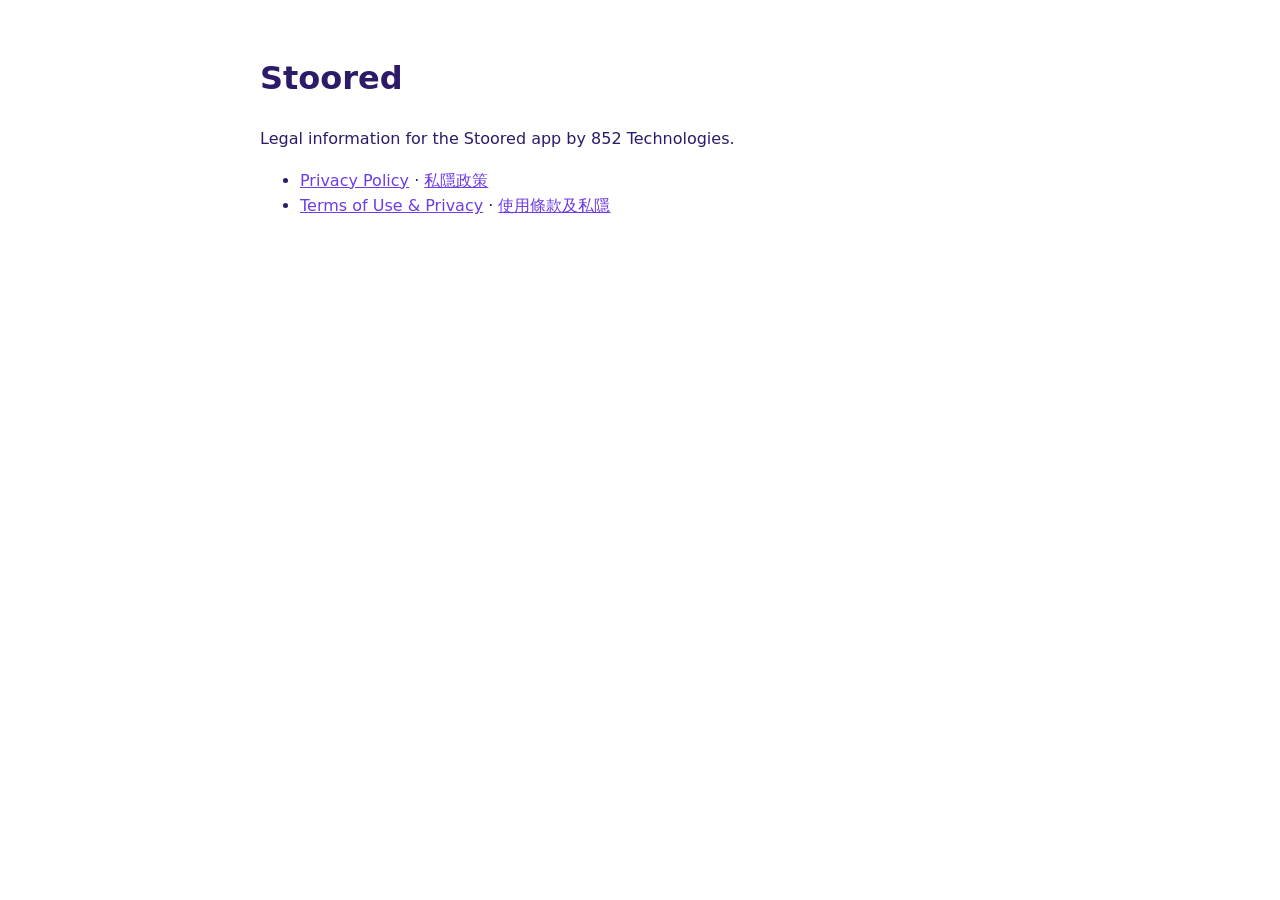
==== app/stoored/index.html @ 2242ec6a "Add Stoored privacy policy and terms (app/stoored) Co-Authored-By: Claude Opus 5.5 <noreply@anthropi" ====
<!doctype html>
<html lang="en"><head><meta charset="utf-8"><meta name="viewport" content="width=device-width, initial-scale=1">
<title>Stoored — legal</title>
<style>body{margin:0;font:16px/1.6 system-ui,sans-serif;background:#fff;color:#2d1b69}main{max-width:760px;margin:0 auto;padding:32px 16px}a{color:#6d3ce6}
@media (prefers-color-scheme: dark){body{background:#141024;color:#ece8ff}a{color:#b39bff}}</style></head>
<body><main><h1>Stoored</h1><p>Legal information for the Stoored app by 852 Technologies.</p>
<ul>
<li><a href="privacy.html">Privacy Policy</a> · <a href="privacy.zh-HK.html">私隱政策</a></li>
<li><a href="terms.html">Terms of Use &amp; Privacy</a> · <a href="terms.zh-HK.html">使用條款及私隱</a></li>
</ul></main></body></html>
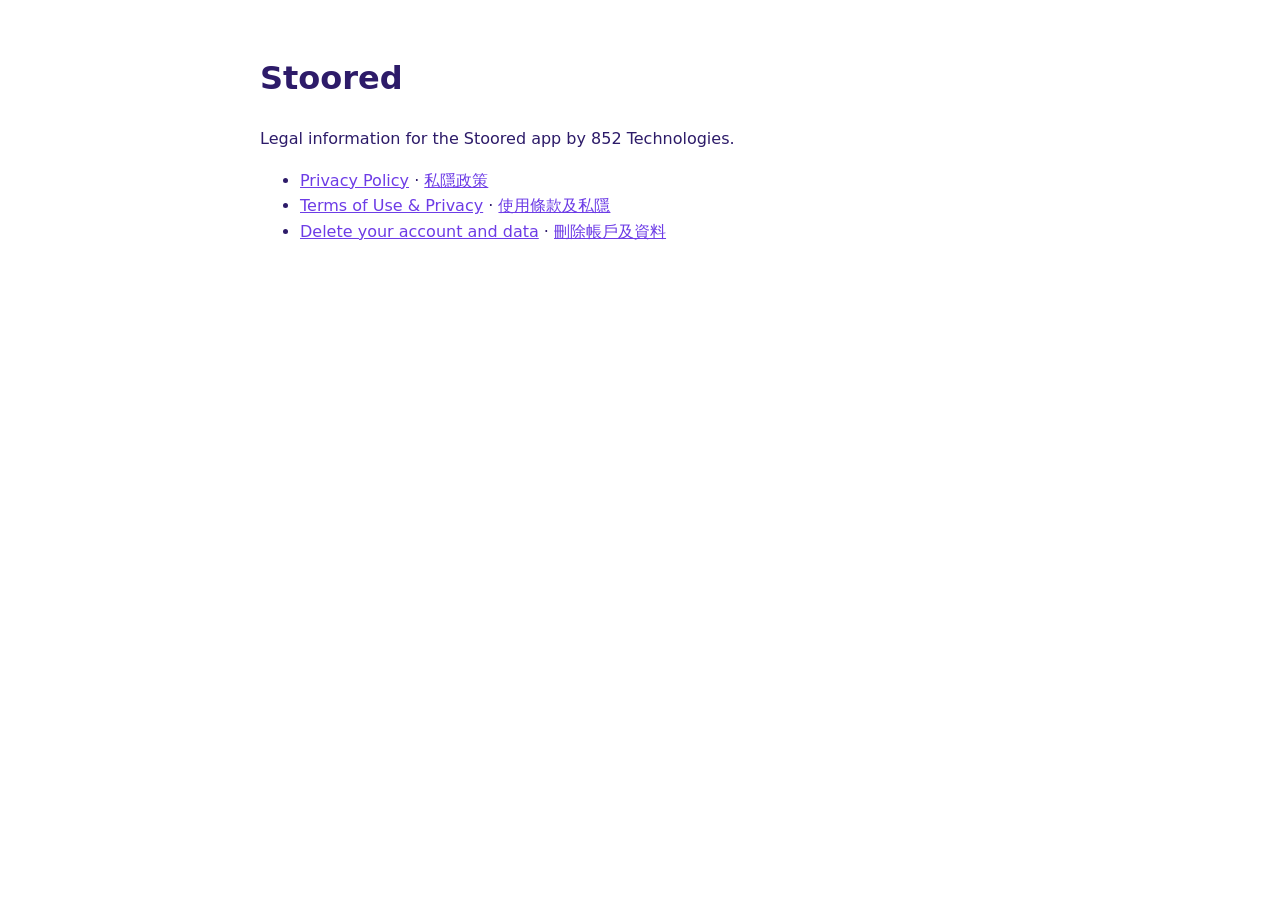
==== commit 73c31e41: "Add Stoored account and data deletion page Co-Authored-By: Claude Opus 5.5 <noreply@anthropic.com>" ====
--- a/app/stoored/index.html
+++ b/app/stoored/index.html
@@ -7,4 +7,5 @@
 <ul>
 <li><a href="privacy.html">Privacy Policy</a> · <a href="privacy.zh-HK.html">私隱政策</a></li>
 <li><a href="terms.html">Terms of Use &amp; Privacy</a> · <a href="terms.zh-HK.html">使用條款及私隱</a></li>
+<li><a href="delete-account.html">Delete your account and data</a> · <a href="delete-account.zh-HK.html">刪除帳戶及資料</a></li>
 </ul></main></body></html>
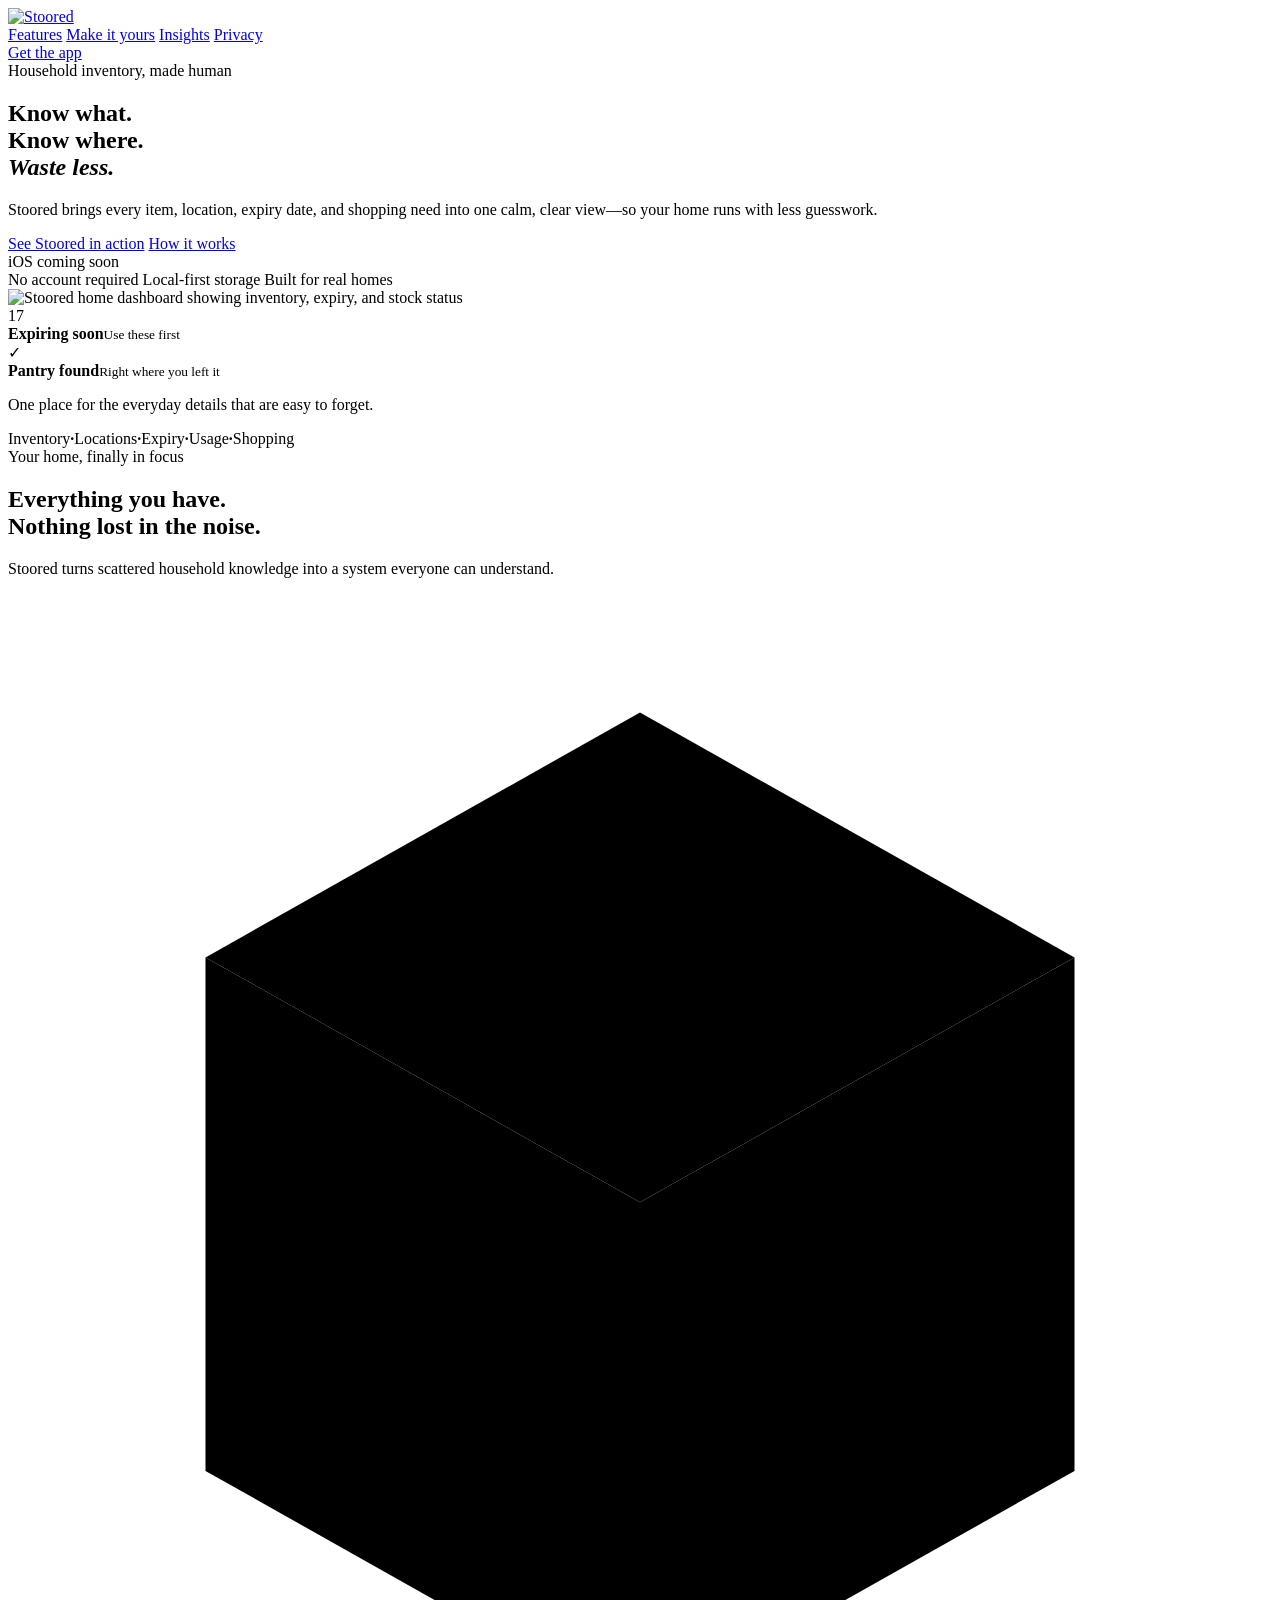
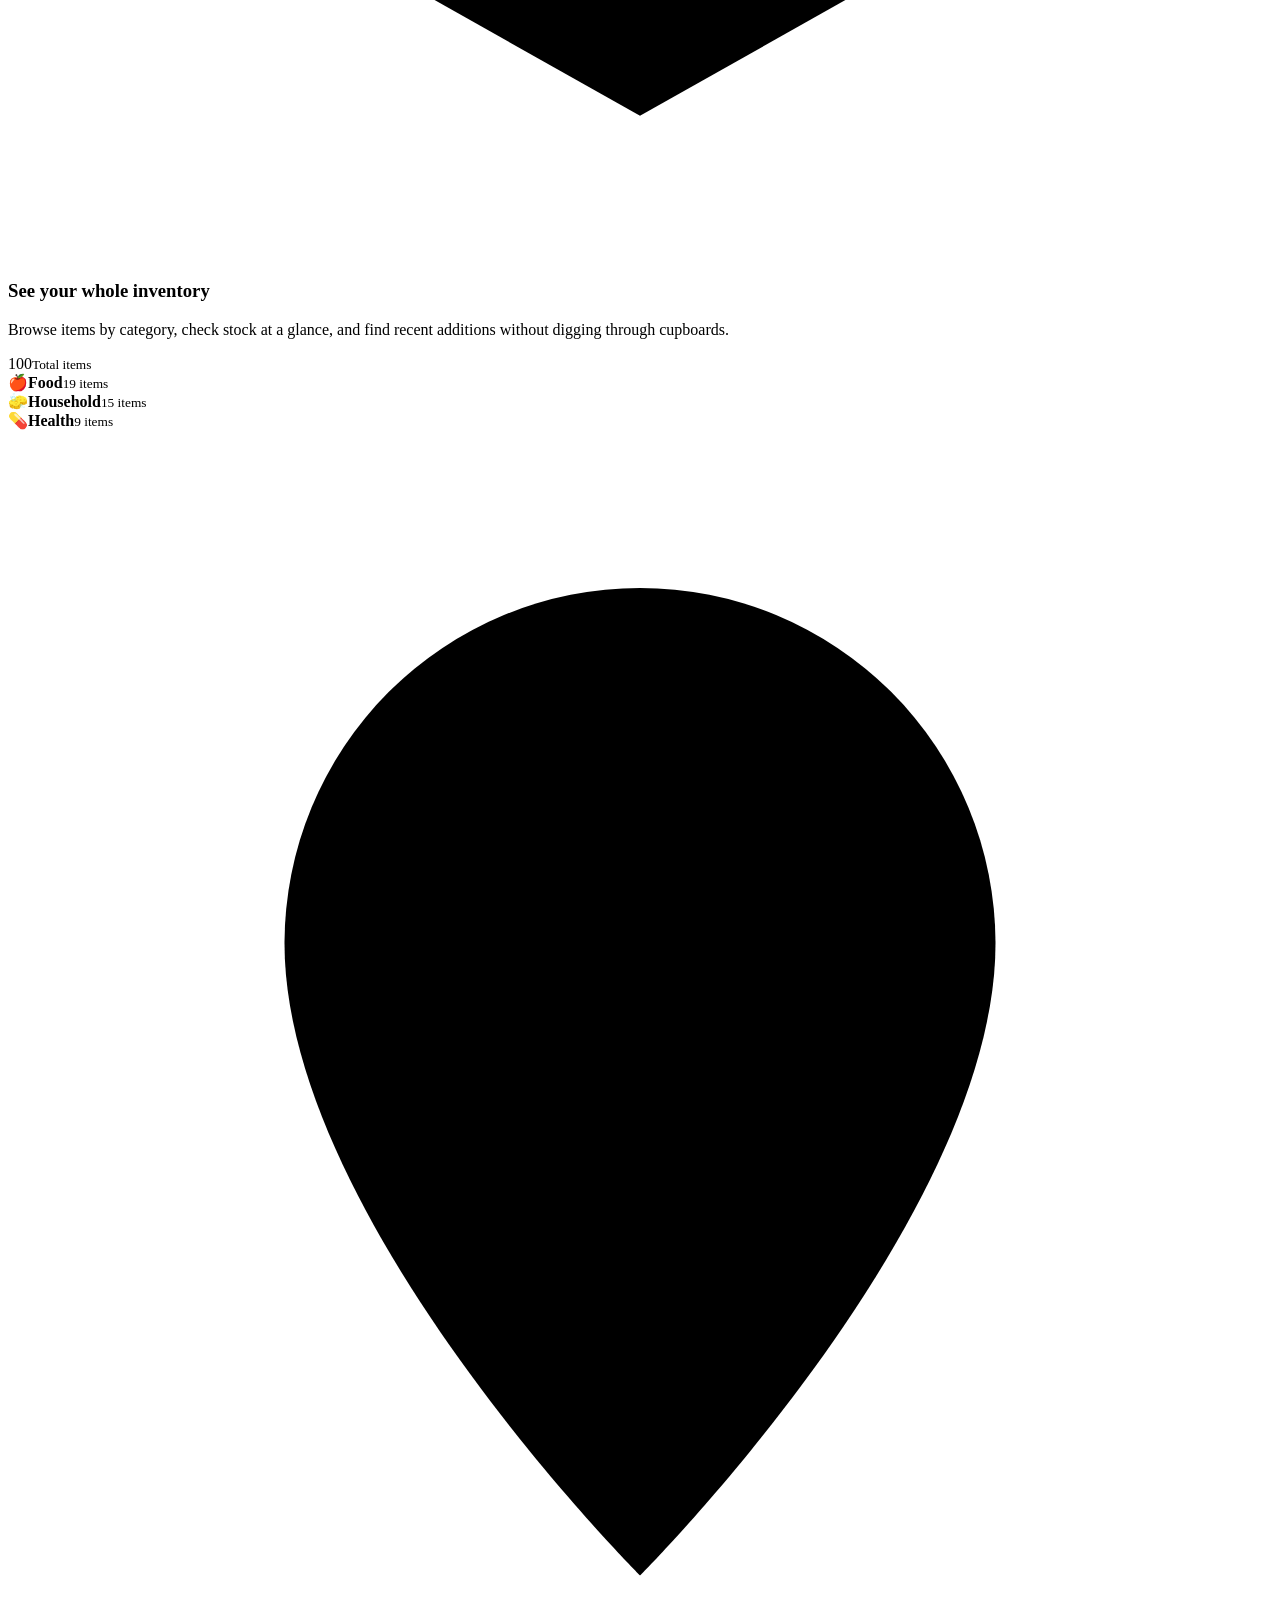
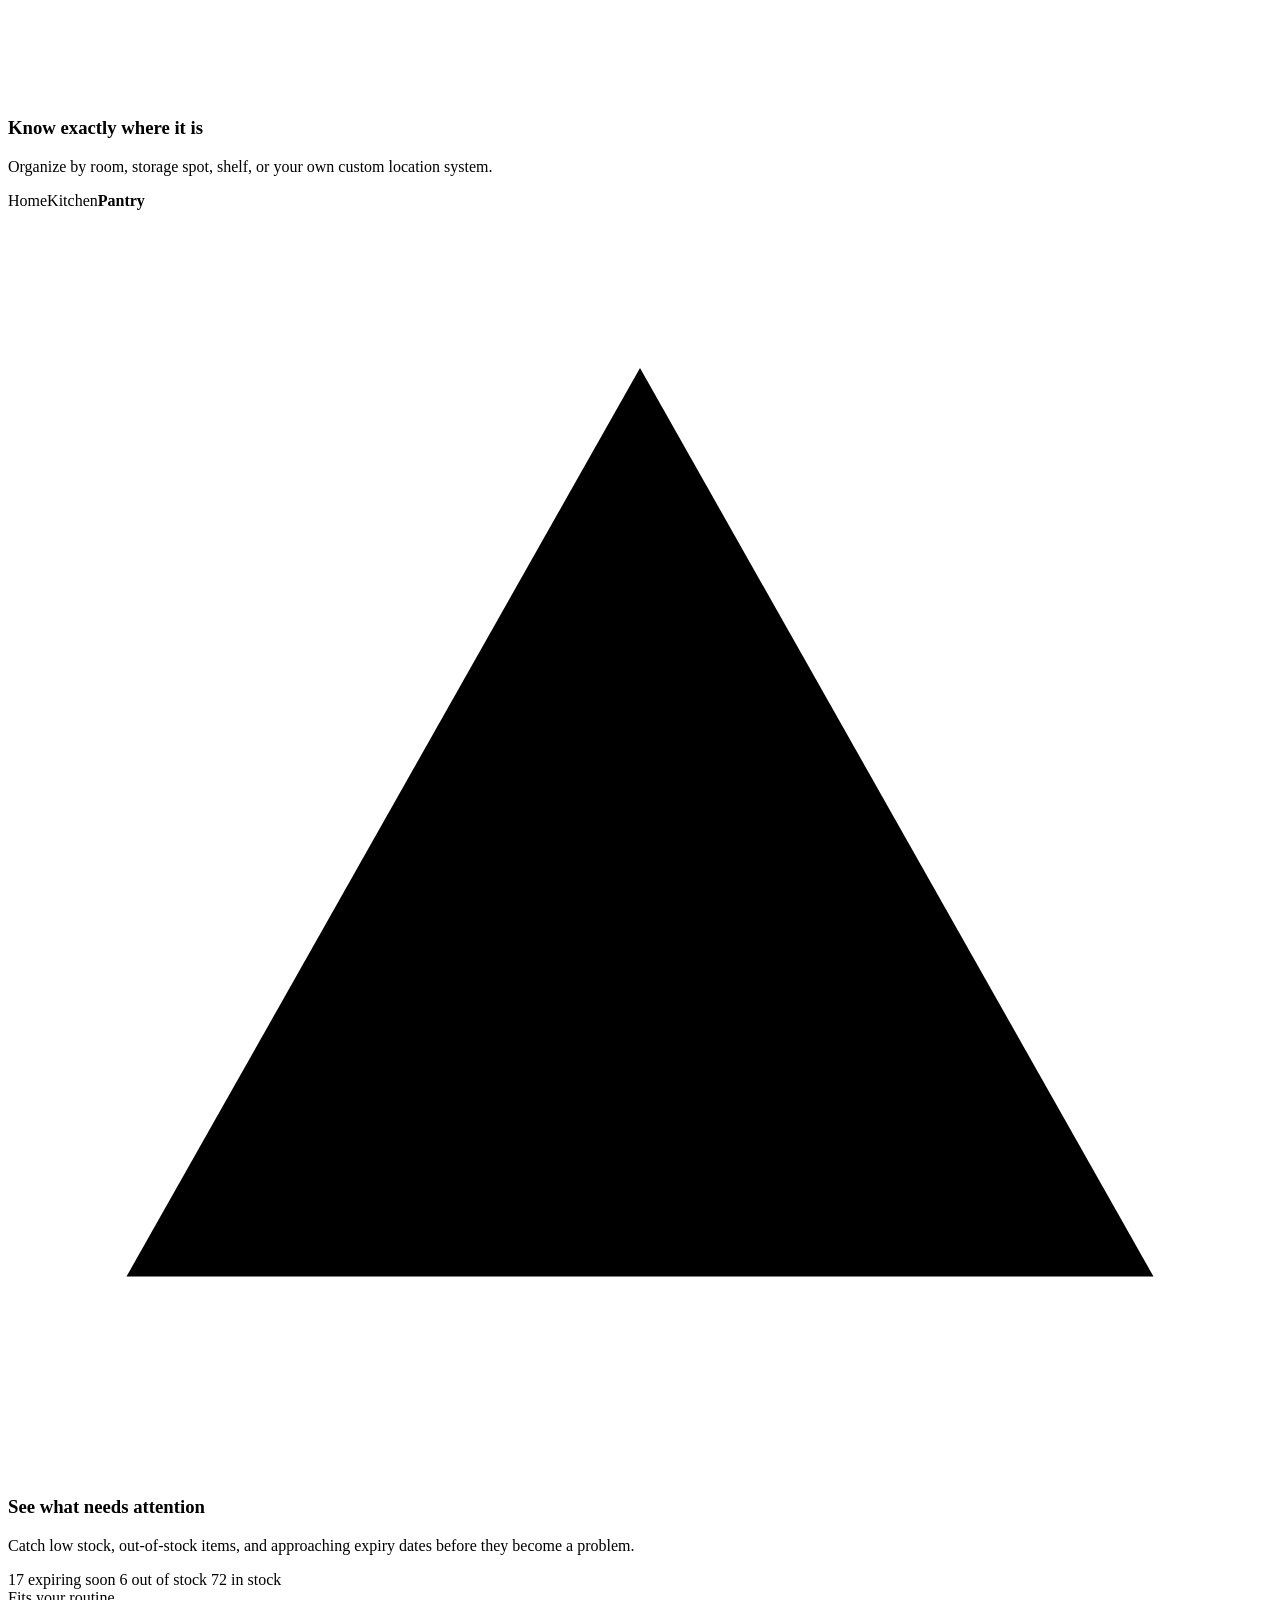
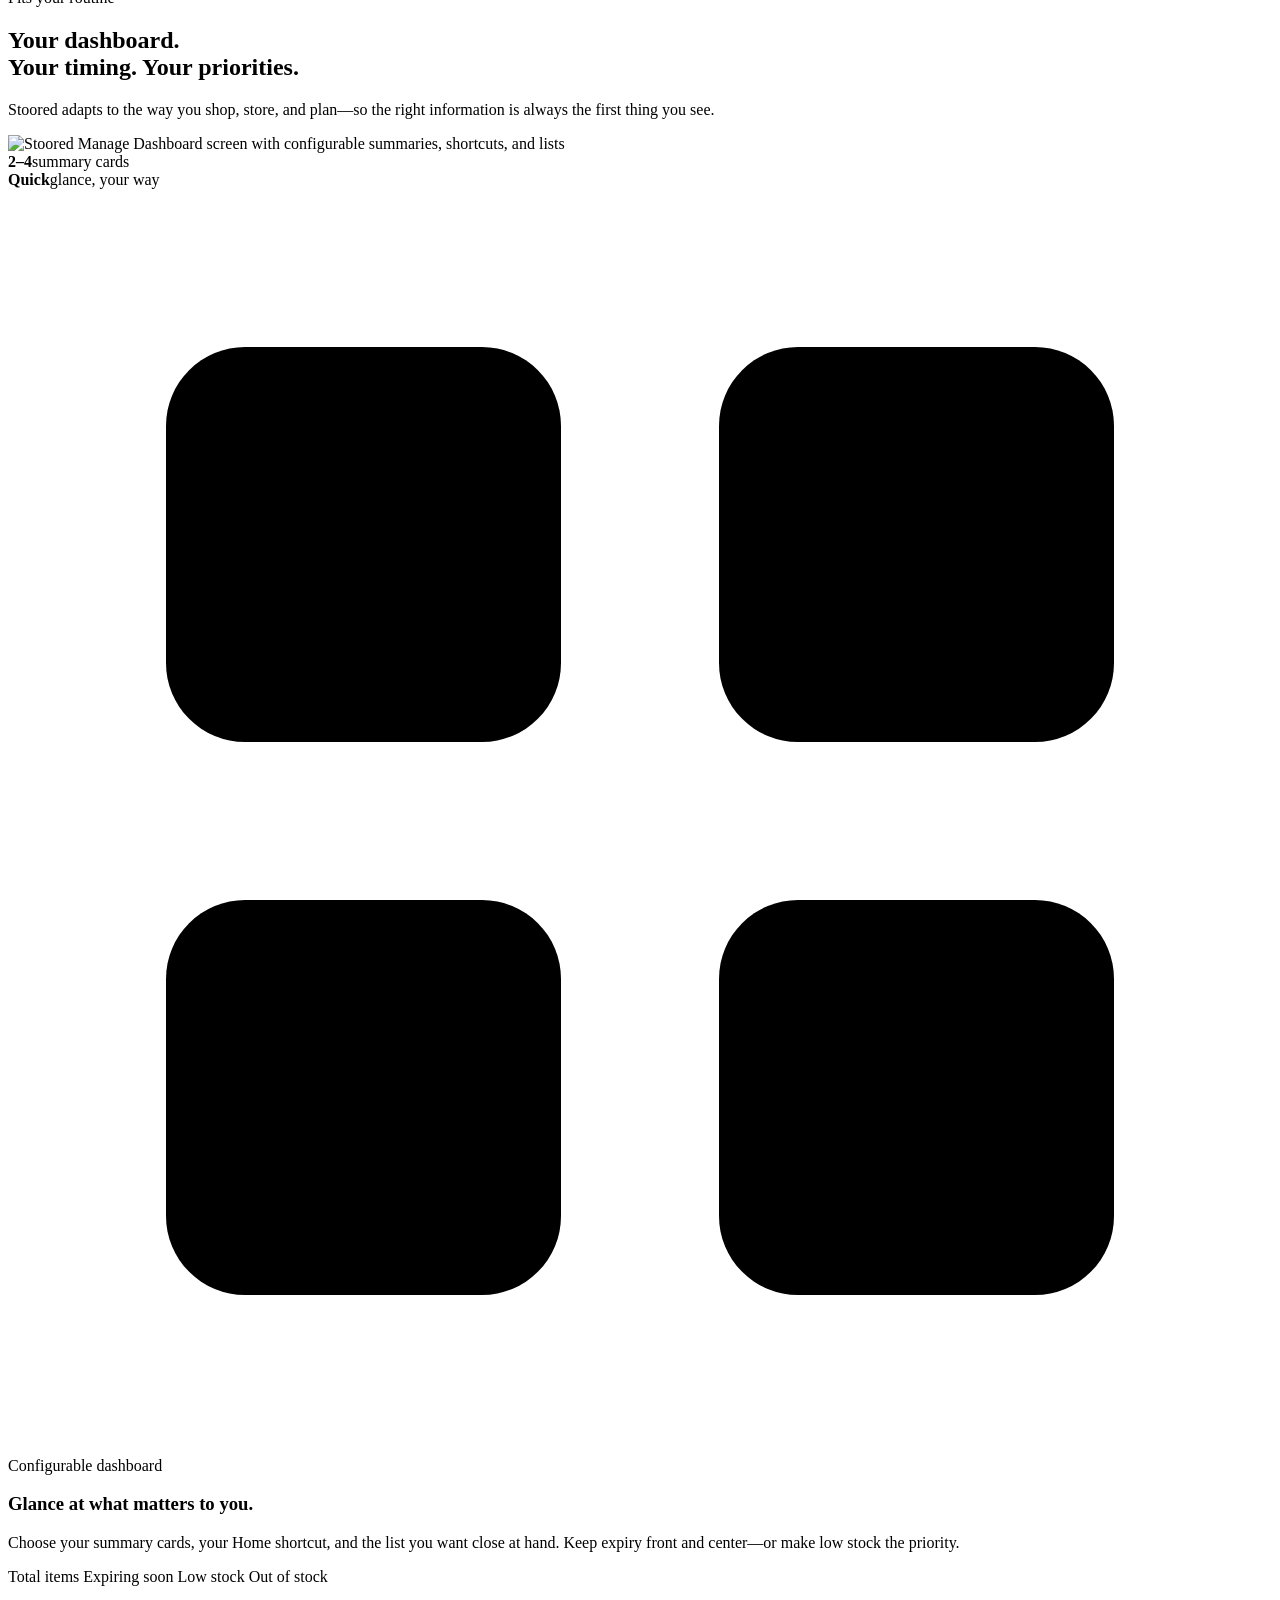
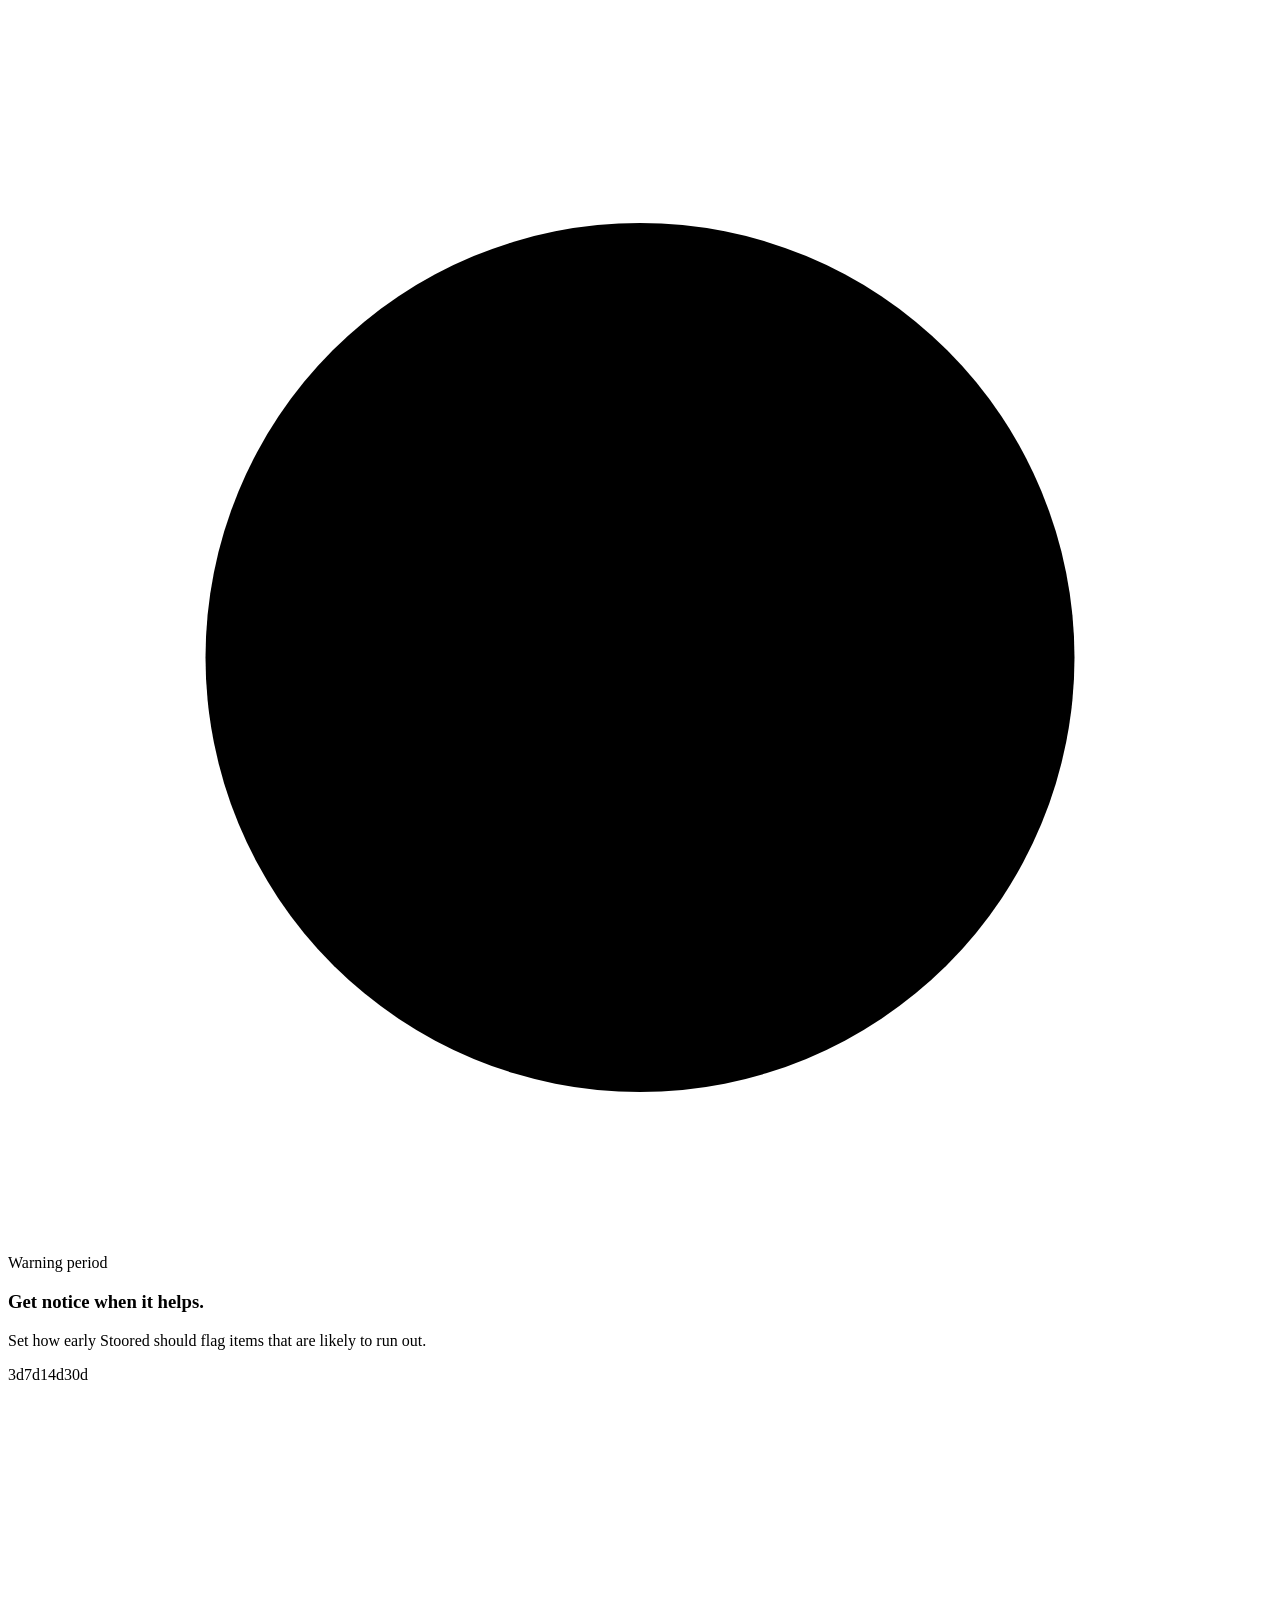
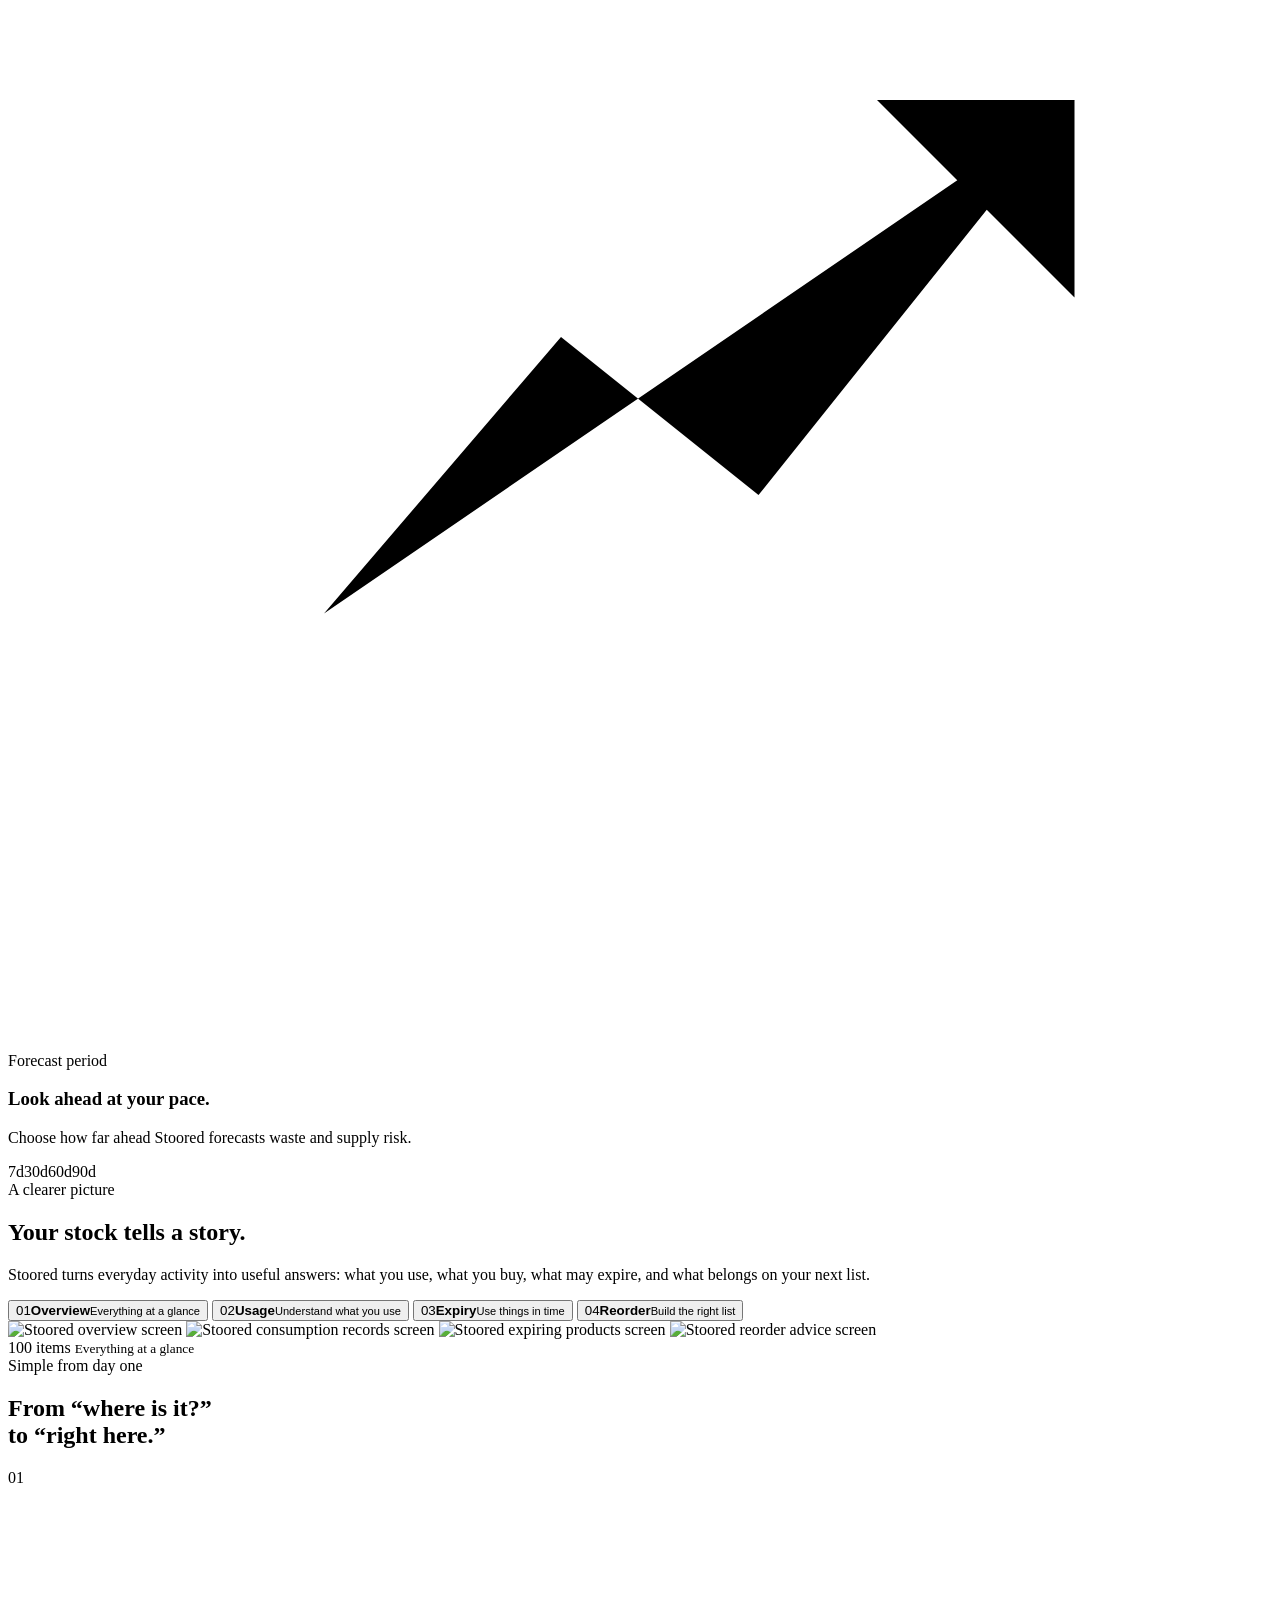
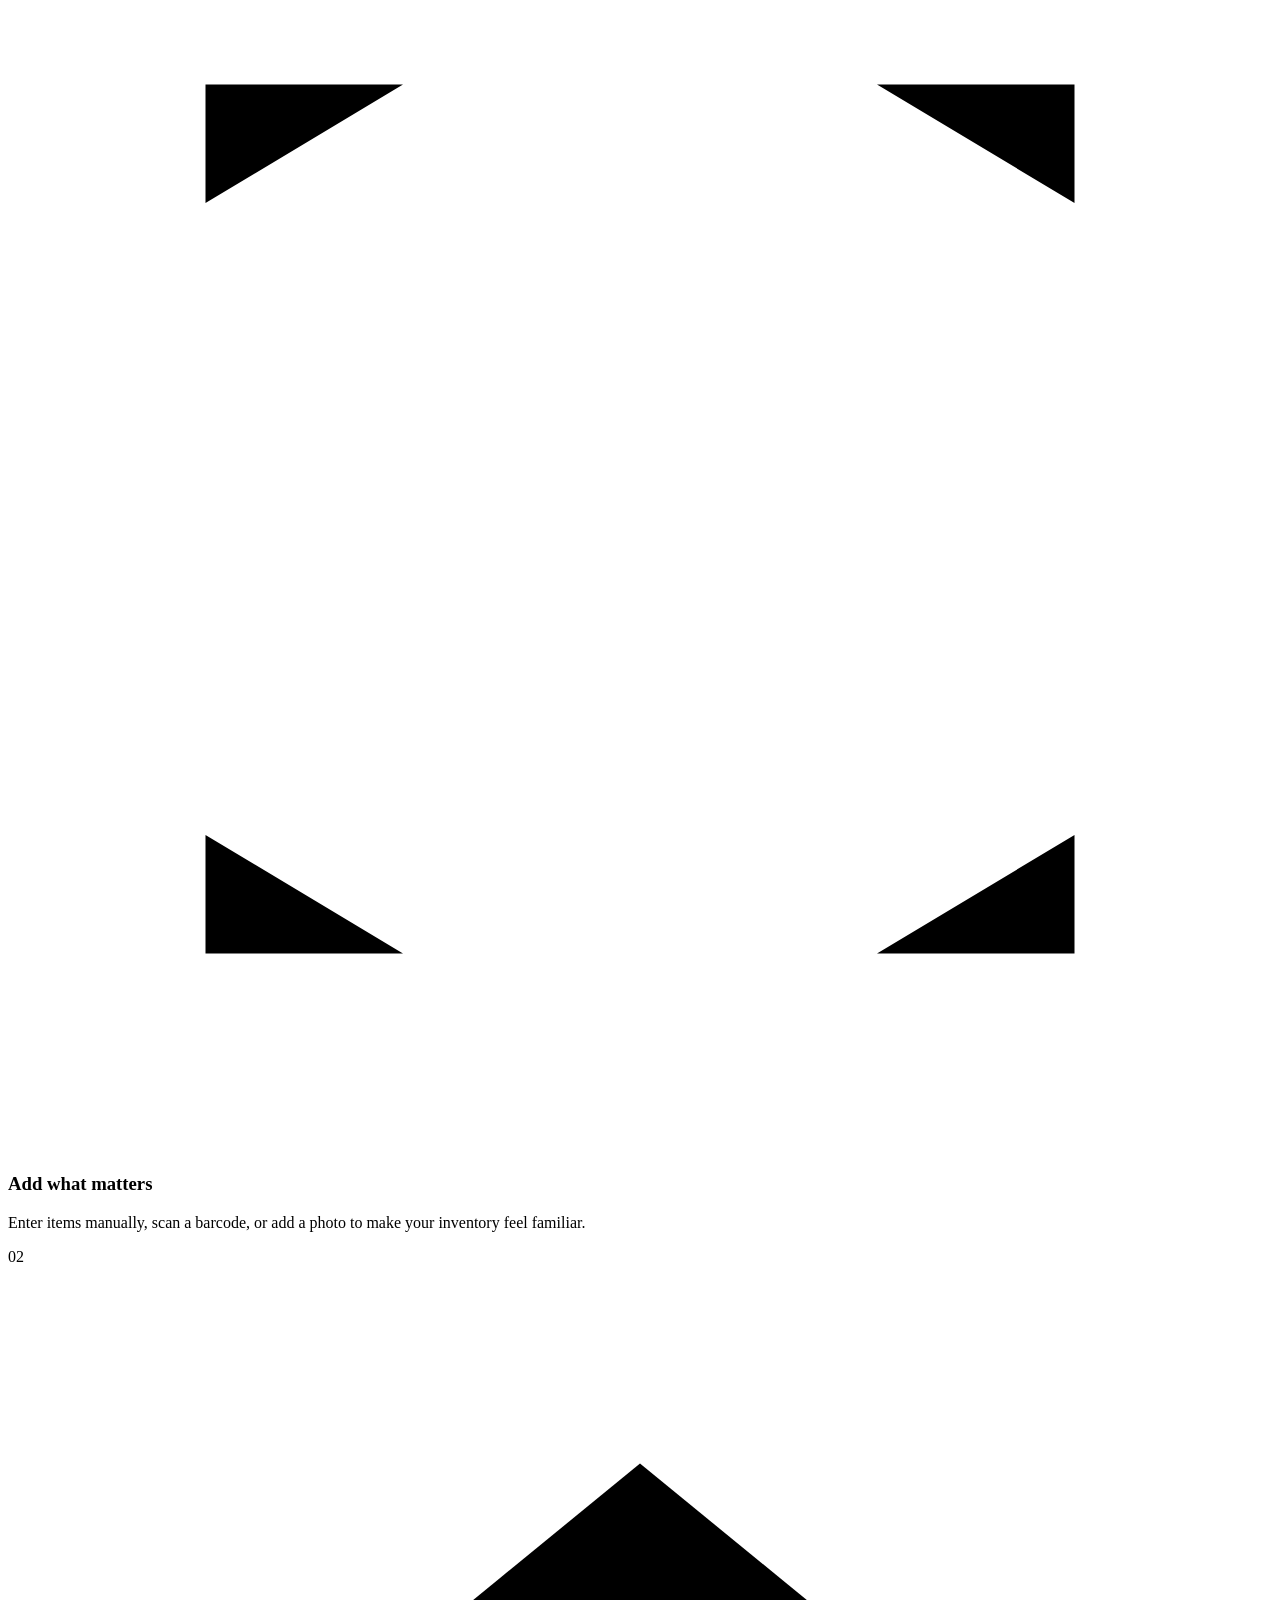
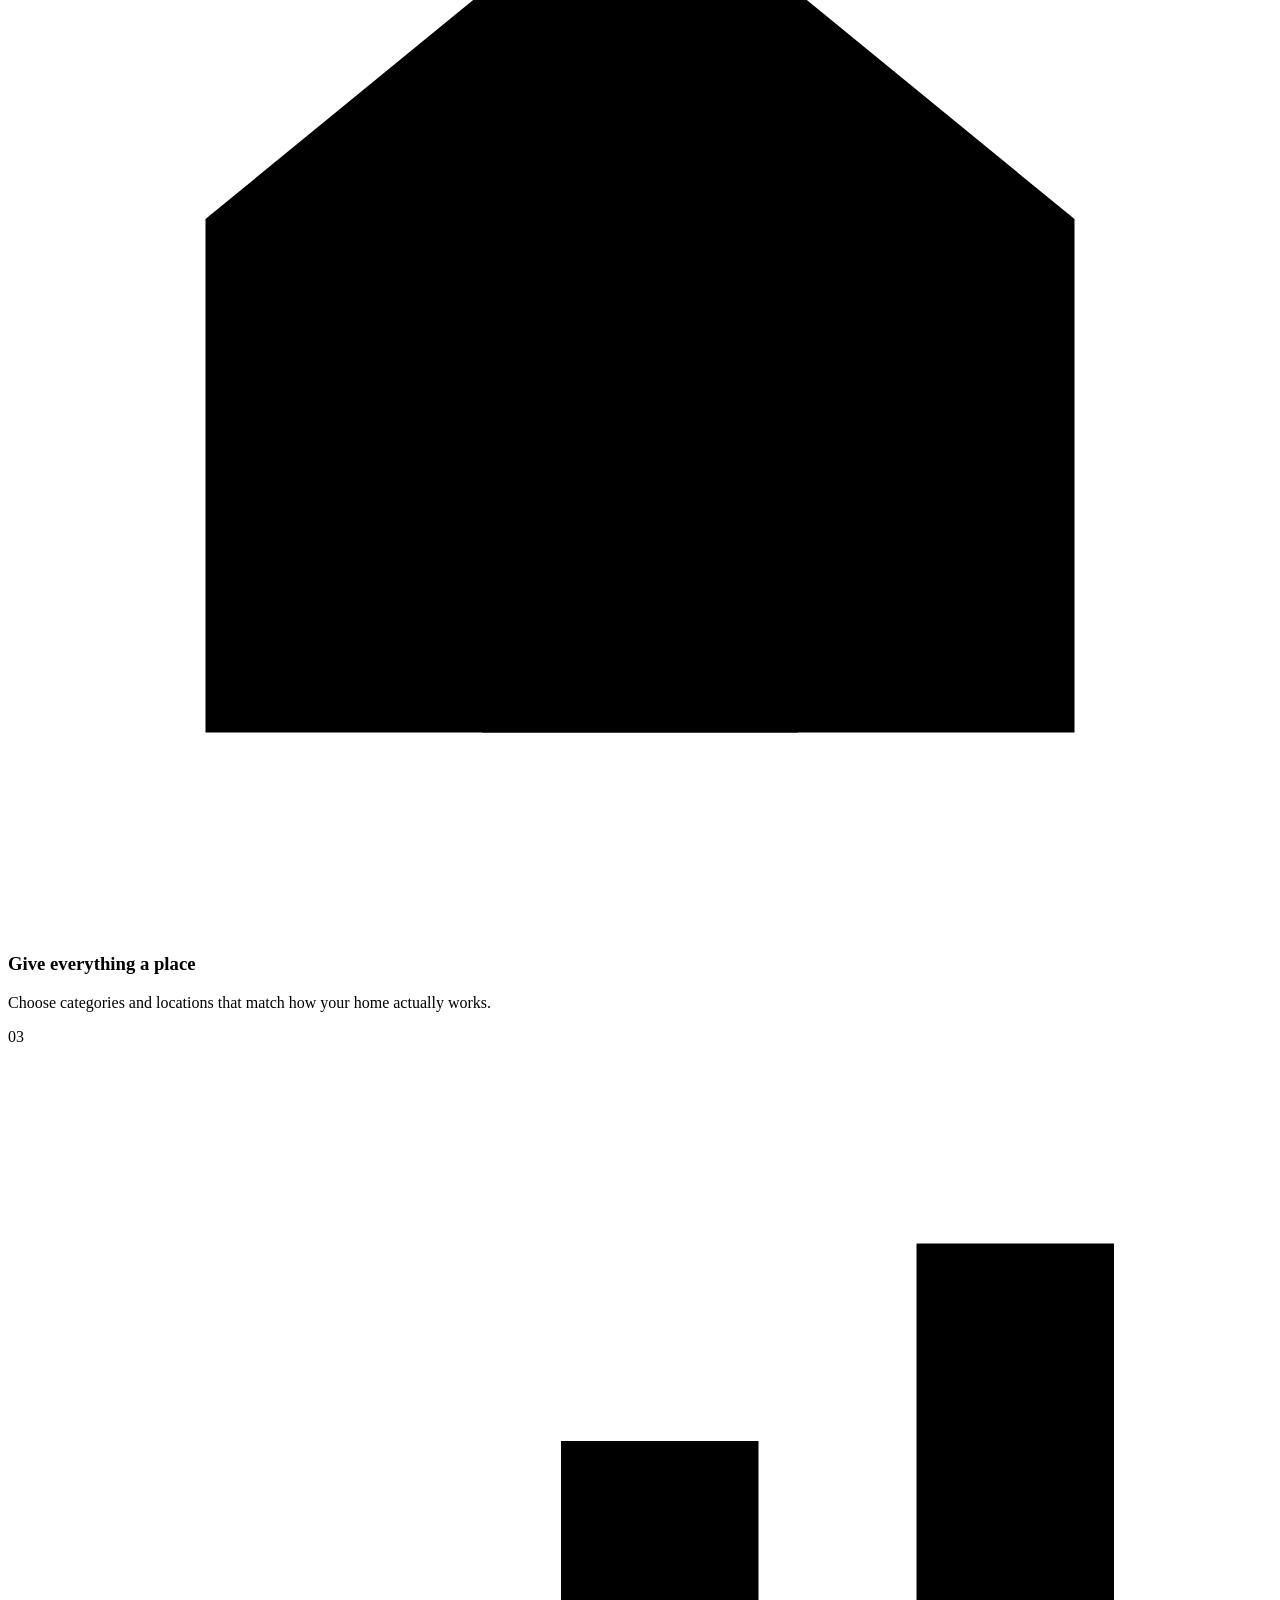
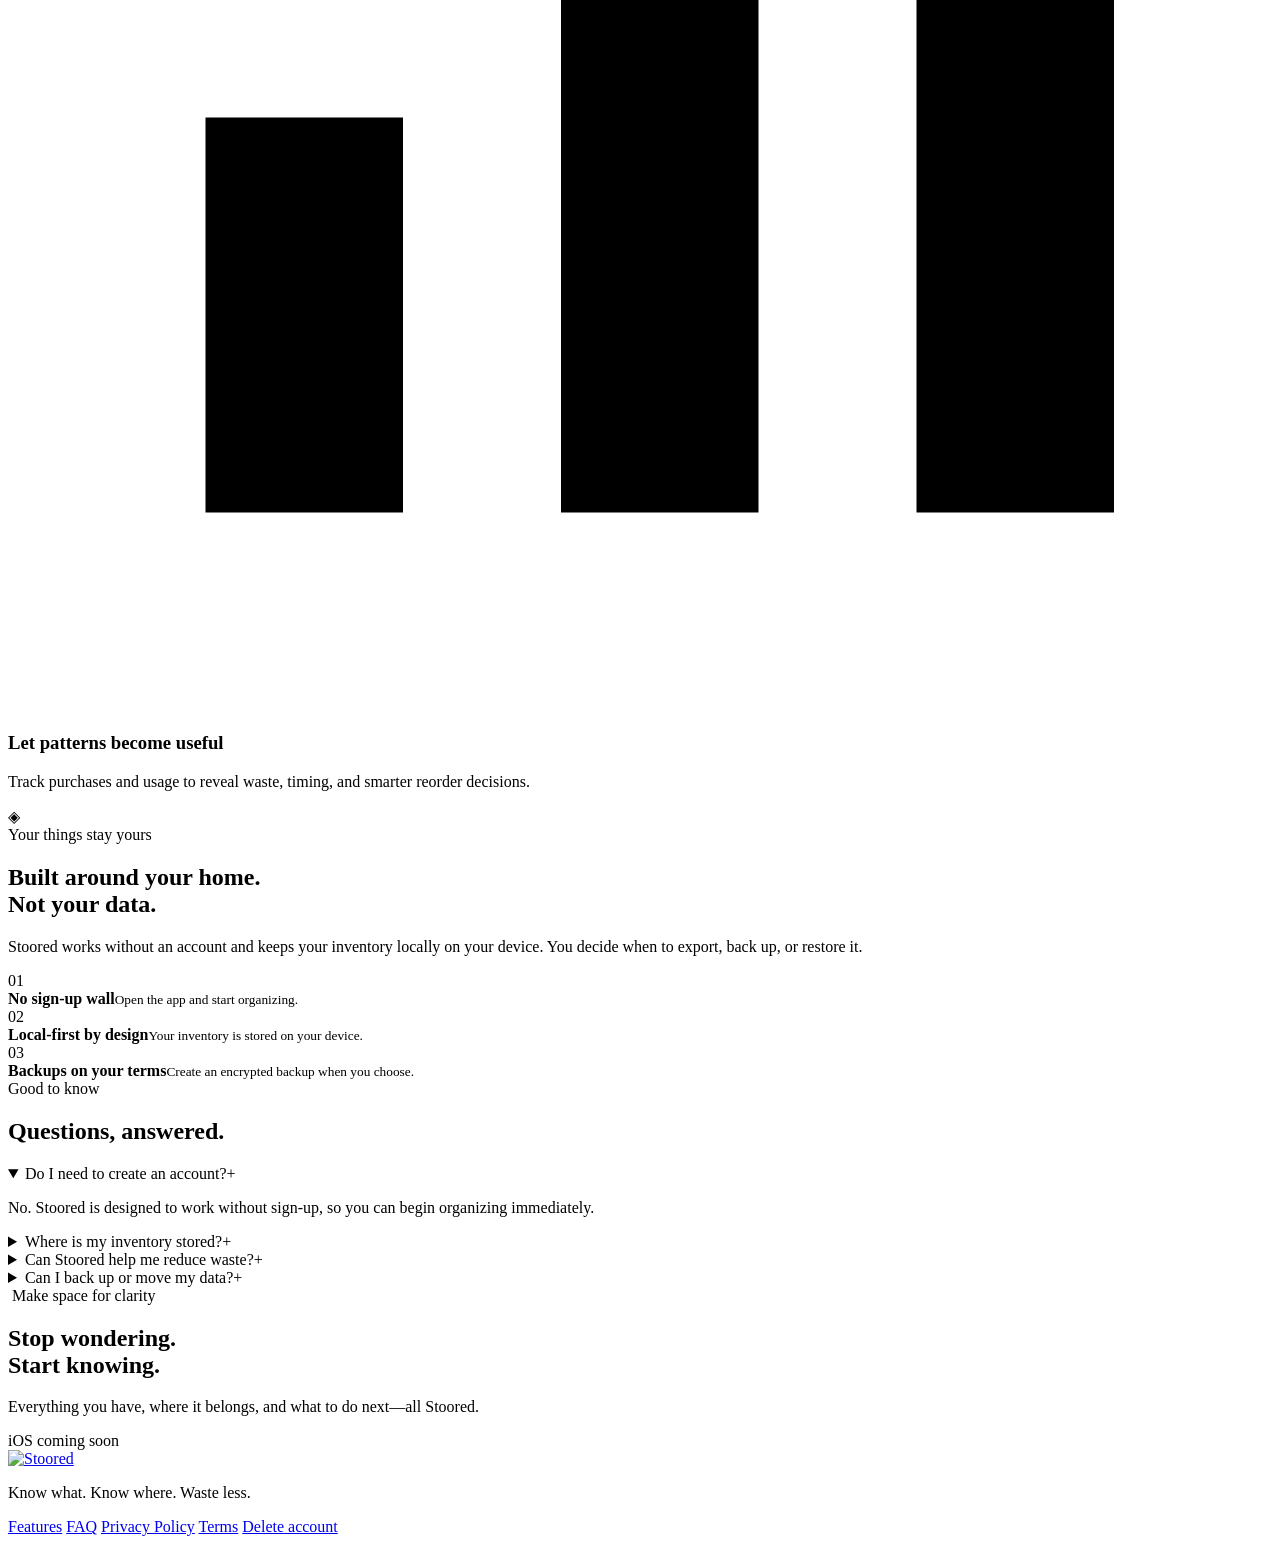
==== commit 7c4d1c46: "Add files via upload new Stoored home page" ====
--- a/app/stoored/index.html
+++ b/app/stoored/index.html
@@ -1,11 +1,382 @@
 <!doctype html>
-<html lang="en"><head><meta charset="utf-8"><meta name="viewport" content="width=device-width, initial-scale=1">
-<title>Stoored — legal</title>
-<style>body{margin:0;font:16px/1.6 system-ui,sans-serif;background:#fff;color:#2d1b69}main{max-width:760px;margin:0 auto;padding:32px 16px}a{color:#6d3ce6}
-@media (prefers-color-scheme: dark){body{background:#141024;color:#ece8ff}a{color:#b39bff}}</style></head>
-<body><main><h1>Stoored</h1><p>Legal information for the Stoored app by 852 Technologies.</p>
-<ul>
-<li><a href="privacy.html">Privacy Policy</a> · <a href="privacy.zh-HK.html">私隱政策</a></li>
-<li><a href="terms.html">Terms of Use &amp; Privacy</a> · <a href="terms.zh-HK.html">使用條款及私隱</a></li>
-<li><a href="delete-account.html">Delete your account and data</a> · <a href="delete-account.zh-HK.html">刪除帳戶及資料</a></li>
-</ul></main></body></html>
+<html lang="en">
+  <head>
+    <meta charset="UTF-8" />
+    <meta name="viewport" content="width=device-width, initial-scale=1" />
+    <meta name="theme-color" content="#6f2ef4" />
+    <meta
+      name="description"
+      content="Stoored keeps your household inventory organized, visible, and ready when you need it."
+    />
+    <title>Stoored — Know what. Know where. Waste less.</title>
+    <link rel="preconnect" href="https://fonts.googleapis.com" />
+    <link rel="preconnect" href="https://fonts.gstatic.com" crossorigin />
+    <link
+      href="https://fonts.googleapis.com/css2?family=Poppins:wght@400;500;600;700;800&display=swap"
+      rel="stylesheet"
+    />
+    <link
+      rel="icon"
+      type="image/svg+xml"
+      href="data:image/svg+xml,%3Csvg xmlns='http://www.w3.org/2000/svg' viewBox='0 0 64 64'%3E%3Crect width='64' height='64' rx='16' fill='%23f4f0ff'/%3E%3Cpath d='M32 9 53 21 32 33 11 21Z' fill='%238f67f7'/%3E%3Cpath d='M10 25 29 36v22L10 47Z' fill='%23762cf4'/%3E%3Cpath d='m54 25-19 11v22l19-11Z' fill='%234c279c'/%3E%3C/svg%3E"
+    />
+    <link rel="apple-touch-icon" href="assets/stoored-icon.png" />
+    <link rel="stylesheet" href="styles.css" />
+  </head>
+  <body>
+    <div class="page-shell">
+      <header class="site-header" data-header>
+        <a class="brand" href="#top" aria-label="Stoored home">
+          <img src="assets/stoored-logo.png" alt="Stoored" />
+        </a>
+        <nav class="desktop-nav" aria-label="Primary navigation">
+          <a href="#features">Features</a>
+          <a href="#personalize">Make it yours</a>
+          <a href="#insights">Insights</a>
+          <a href="#privacy">Privacy</a>
+        </nav>
+        <a class="header-cta" href="#download">Get the app</a>
+      </header>
+
+      <main id="top">
+        <section class="hero" aria-labelledby="hero-title">
+          <div class="hero-glow hero-glow-a"></div>
+          <div class="hero-glow hero-glow-b"></div>
+          <div class="hero-copy">
+            <div class="eyebrow"><span></span> Household inventory, made human</div>
+            <h1 id="hero-title">Know what.<br />Know where.<br /><em>Waste less.</em></h1>
+            <p>
+              Stoored brings every item, location, expiry date, and shopping need
+              into one calm, clear view—so your home runs with less guesswork.
+            </p>
+            <div class="hero-actions">
+              <a class="button button-primary" href="#experience">See Stoored in action</a>
+              <a class="button button-ghost" href="#how-it-works">How it works</a>
+            </div>
+            <div class="store-downloads" aria-label="Download Stoored">
+              <!-- Replace this URL with the live Google Play listing. -->
+              <a class="store-badge store-badge-google" href="https://play.google.com/store/apps/details?id=YOUR_APP_ID" target="_blank" rel="noreferrer" aria-label="Get Stoored on Google Play"></a>
+              <div class="store-option">
+                <!-- Replace this URL with the live App Store listing. -->
+                <a class="store-badge store-badge-apple" href="https://apps.apple.com/app/idYOUR_APP_ID" target="_blank" rel="noreferrer" aria-label="Download Stoored on the App Store — coming soon"></a>
+                <span class="coming-soon">iOS coming soon</span>
+              </div>
+            </div>
+            <div class="trust-row" aria-label="Stoored highlights">
+              <span><i></i>No account required</span>
+              <span><i></i>Local-first storage</span>
+              <span><i></i>Built for real homes</span>
+            </div>
+          </div>
+
+          <div class="hero-visual" aria-label="Stoored app home screen preview">
+            <div class="orbit orbit-one"></div>
+            <div class="orbit orbit-two"></div>
+            <div class="phone phone-hero">
+              <div class="phone-screen">
+                <img src="assets/screen-home.jpg" alt="Stoored home dashboard showing inventory, expiry, and stock status" />
+              </div>
+            </div>
+            <div class="float-card float-card-top">
+              <span class="float-icon float-icon-orange">17</span>
+              <div><b>Expiring soon</b><small>Use these first</small></div>
+            </div>
+            <div class="float-card float-card-bottom">
+              <span class="float-icon float-icon-green">✓</span>
+              <div><b>Pantry found</b><small>Right where you left it</small></div>
+            </div>
+          </div>
+        </section>
+
+        <section class="proof-strip" aria-label="What Stoored helps you manage">
+          <p>One place for the everyday details that are easy to forget.</p>
+          <div class="proof-items">
+            <span>Inventory</span><b>·</b><span>Locations</span><b>·</b><span>Expiry</span><b>·</b><span>Usage</span><b>·</b><span>Shopping</span>
+          </div>
+        </section>
+
+        <section class="section features" id="features" aria-labelledby="features-title">
+          <div class="section-heading section-heading-centered">
+            <span class="kicker">Your home, finally in focus</span>
+            <h2 id="features-title">Everything you have.<br />Nothing lost in the noise.</h2>
+            <p>Stoored turns scattered household knowledge into a system everyone can understand.</p>
+          </div>
+
+          <div class="feature-grid">
+            <article class="feature-card feature-card-wide inventory-card">
+              <div class="feature-copy">
+                <div class="rich-icon" aria-hidden="true">
+                  <svg viewBox="0 0 32 32"><path d="m16 3 11 6.2-11 6.2L5 9.2 16 3Z"/><path d="m5 9.2 11 6.2v13L5 22.2v-13Z"/><path d="m27 9.2-11 6.2v13l11-6.2v-13Z"/></svg>
+                </div>
+                <h3>See your whole inventory</h3>
+                <p>Browse items by category, check stock at a glance, and find recent additions without digging through cupboards.</p>
+              </div>
+              <div class="mini-inventory" aria-hidden="true">
+                <div class="mini-summary"><span>100</span><small>Total items</small></div>
+                <div class="mini-row"><span class="emoji">🍎</span><b>Food</b><small>19 items</small></div>
+                <div class="mini-row"><span class="emoji">🧽</span><b>Household</b><small>15 items</small></div>
+                <div class="mini-row"><span class="emoji">💊</span><b>Health</b><small>9 items</small></div>
+              </div>
+            </article>
+
+            <article class="feature-card locate-card">
+              <div class="rich-icon" aria-hidden="true">
+                <svg viewBox="0 0 32 32"><path d="M25 13c0 7-9 16-9 16S7 20 7 13a9 9 0 1 1 18 0Z"/><circle cx="16" cy="13" r="3.3"/></svg>
+              </div>
+              <h3>Know exactly where it is</h3>
+              <p>Organize by room, storage spot, shelf, or your own custom location system.</p>
+              <div class="location-path" aria-hidden="true">
+                <span>Home</span><i></i><span>Kitchen</span><i></i><strong>Pantry</strong>
+              </div>
+            </article>
+
+            <article class="feature-card attention-card">
+              <div class="rich-icon" aria-hidden="true">
+                <svg viewBox="0 0 32 32"><path d="M16 4 29 27H3L16 4Z"/><path d="M16 11v8"/><path d="M16 23.5v.2"/></svg>
+              </div>
+              <h3>See what needs attention</h3>
+              <p>Catch low stock, out-of-stock items, and approaching expiry dates before they become a problem.</p>
+              <div class="status-stack" aria-hidden="true">
+                <span class="status amber">17 expiring soon</span>
+                <span class="status red">6 out of stock</span>
+                <span class="status green">72 in stock</span>
+              </div>
+            </article>
+          </div>
+        </section>
+
+        <section class="section personalization" id="personalize" aria-labelledby="personalize-title">
+          <div class="section-heading section-heading-centered">
+            <span class="kicker">Fits your routine</span>
+            <h2 id="personalize-title">Your dashboard.<br />Your timing. Your priorities.</h2>
+            <p>Stoored adapts to the way you shop, store, and plan—so the right information is always the first thing you see.</p>
+          </div>
+
+          <div class="personalization-layout">
+            <div class="dashboard-showcase">
+              <div class="showcase-glow"></div>
+              <div class="phone phone-dashboard">
+                <div class="phone-screen">
+                  <img src="assets/screen-dashboard.jpg" alt="Stoored Manage Dashboard screen with configurable summaries, shortcuts, and lists" />
+                </div>
+              </div>
+              <div class="dashboard-badge dashboard-badge-top"><b>2–4</b><span>summary cards</span></div>
+              <div class="dashboard-badge dashboard-badge-bottom"><b>Quick</b><span>glance, your way</span></div>
+            </div>
+
+            <div class="personalization-cards">
+              <article class="personalization-card dashboard-card">
+                <div class="rich-icon rich-icon-small" aria-hidden="true">
+                  <svg viewBox="0 0 32 32"><rect x="4" y="4" width="10" height="10" rx="2"/><rect x="18" y="4" width="10" height="10" rx="2"/><rect x="4" y="18" width="10" height="10" rx="2"/><rect x="18" y="18" width="10" height="10" rx="2"/></svg>
+                </div>
+                <div>
+                  <span class="card-label">Configurable dashboard</span>
+                  <h3>Glance at what matters to you.</h3>
+                  <p>Choose your summary cards, your Home shortcut, and the list you want close at hand. Keep expiry front and center—or make low stock the priority.</p>
+                </div>
+                <div class="dashboard-options" aria-label="Example dashboard card choices">
+                  <span class="option-chip is-chosen">Total items</span>
+                  <span class="option-chip is-chosen">Expiring soon</span>
+                  <span class="option-chip">Low stock</span>
+                  <span class="option-chip">Out of stock</span>
+                </div>
+              </article>
+
+              <div class="period-grid">
+                <article class="personalization-card period-card">
+                  <div class="rich-icon rich-icon-small" aria-hidden="true">
+                    <svg viewBox="0 0 32 32"><circle cx="16" cy="17" r="11"/><path d="M16 10v7l5 3"/><path d="M10 4 6 8M22 4l4 4"/></svg>
+                  </div>
+                  <span class="card-label">Warning period</span>
+                  <h3>Get notice when it helps.</h3>
+                  <p>Set how early Stoored should flag items that are likely to run out.</p>
+                  <div class="period-pills" aria-hidden="true"><span>3d</span><span class="is-selected">7d</span><span>14d</span><span>30d</span></div>
+                </article>
+
+                <article class="personalization-card period-card">
+                  <div class="rich-icon rich-icon-small" aria-hidden="true">
+                    <svg viewBox="0 0 32 32"><path d="M4 25V7"/><path d="M4 25h24"/><path d="m8 21 6-7 5 4 8-10"/><path d="M22 8h5v5"/></svg>
+                  </div>
+                  <span class="card-label">Forecast period</span>
+                  <h3>Look ahead at your pace.</h3>
+                  <p>Choose how far ahead Stoored forecasts waste and supply risk.</p>
+                  <div class="period-pills" aria-hidden="true"><span>7d</span><span class="is-selected">30d</span><span>60d</span><span>90d</span></div>
+                </article>
+              </div>
+            </div>
+          </div>
+        </section>
+
+        <section class="section experience" id="experience" aria-labelledby="experience-title">
+          <div class="experience-copy">
+            <span class="kicker">A clearer picture</span>
+            <h2 id="experience-title">Your stock tells a story.</h2>
+            <p>
+              Stoored turns everyday activity into useful answers: what you use,
+              what you buy, what may expire, and what belongs on your next list.
+            </p>
+
+            <div class="screen-tabs" role="tablist" aria-label="Choose a Stoored app preview">
+              <button class="screen-tab is-active" type="button" role="tab" aria-selected="true" data-screen="home">
+                <span>01</span><b>Overview</b><small>Everything at a glance</small>
+              </button>
+              <button class="screen-tab" type="button" role="tab" aria-selected="false" data-screen="usage">
+                <span>02</span><b>Usage</b><small>Understand what you use</small>
+              </button>
+              <button class="screen-tab" type="button" role="tab" aria-selected="false" data-screen="expiry">
+                <span>03</span><b>Expiry</b><small>Use things in time</small>
+              </button>
+              <button class="screen-tab" type="button" role="tab" aria-selected="false" data-screen="reorder">
+                <span>04</span><b>Reorder</b><small>Build the right list</small>
+              </button>
+            </div>
+          </div>
+
+          <div class="experience-stage" id="insights">
+            <div class="stage-ring"></div>
+            <div class="phone phone-stage">
+              <div class="phone-screen">
+                <img
+                  class="experience-screen is-active"
+                  src="assets/screen-home.jpg"
+                  alt="Stoored overview screen"
+                  data-screen-image="home"
+                />
+                <img
+                  class="experience-screen"
+                  src="assets/screen-usage.jpg"
+                  alt="Stoored consumption records screen"
+                  data-screen-image="usage"
+                  loading="eager"
+                />
+                <img
+                  class="experience-screen"
+                  src="assets/screen-expiry.jpg"
+                  alt="Stoored expiring products screen"
+                  data-screen-image="expiry"
+                  loading="eager"
+                />
+                <img
+                  class="experience-screen"
+                  src="assets/screen-reorder.jpg"
+                  alt="Stoored reorder advice screen"
+                  data-screen-image="reorder"
+                  loading="eager"
+                />
+              </div>
+            </div>
+            <div class="stage-caption" aria-live="polite">
+              <span id="stage-count">100 items</span>
+              <small id="stage-label">Everything at a glance</small>
+            </div>
+          </div>
+        </section>
+
+        <section class="section how-it-works" id="how-it-works" aria-labelledby="how-title">
+          <div class="section-heading">
+            <span class="kicker">Simple from day one</span>
+            <h2 id="how-title">From “where is it?”<br />to “right here.”</h2>
+          </div>
+          <div class="steps-grid">
+            <article class="step-card">
+              <span class="step-number">01</span>
+              <div class="step-visual scan-visual" aria-hidden="true">
+                <div class="rich-icon rich-icon-large"><svg viewBox="0 0 32 32"><path d="M5 8V5h5M22 5h5v3M27 24v3h-5M10 27H5v-3"/><path d="M9 11v10M13 11v10M18 11v10M23 11v10"/></svg></div>
+              </div>
+              <h3>Add what matters</h3>
+              <p>Enter items manually, scan a barcode, or add a photo to make your inventory feel familiar.</p>
+            </article>
+            <article class="step-card step-card-raised">
+              <span class="step-number">02</span>
+              <div class="step-visual place-visual" aria-hidden="true">
+                <div class="rich-icon rich-icon-large"><svg viewBox="0 0 32 32"><path d="m5 14 11-9 11 9v13H5V14Z"/><path d="M12 27v-8h8v8"/></svg></div>
+              </div>
+              <h3>Give everything a place</h3>
+              <p>Choose categories and locations that match how your home actually works.</p>
+            </article>
+            <article class="step-card">
+              <span class="step-number">03</span>
+              <div class="step-visual insight-visual" aria-hidden="true">
+                <div class="rich-icon rich-icon-large"><svg viewBox="0 0 32 32"><path d="M5 27V17h5v10M14 27V10h5v17M23 27V5h5v22"/></svg></div>
+              </div>
+              <h3>Let patterns become useful</h3>
+              <p>Track purchases and usage to reveal waste, timing, and smarter reorder decisions.</p>
+            </article>
+          </div>
+        </section>
+
+        <section class="section privacy-section" id="privacy" aria-labelledby="privacy-title">
+          <div class="privacy-panel">
+            <div class="privacy-copy">
+              <div class="privacy-mark" aria-hidden="true">◈</div>
+              <span class="kicker kicker-light">Your things stay yours</span>
+              <h2 id="privacy-title">Built around your home.<br />Not your data.</h2>
+              <p>Stoored works without an account and keeps your inventory locally on your device. You decide when to export, back up, or restore it.</p>
+            </div>
+            <div class="privacy-points">
+              <article><span>01</span><div><b>No sign-up wall</b><small>Open the app and start organizing.</small></div></article>
+              <article><span>02</span><div><b>Local-first by design</b><small>Your inventory is stored on your device.</small></div></article>
+              <article><span>03</span><div><b>Backups on your terms</b><small>Create an encrypted backup when you choose.</small></div></article>
+            </div>
+          </div>
+        </section>
+
+        <section class="section faq" id="questions" aria-labelledby="faq-title">
+          <div class="section-heading">
+            <span class="kicker">Good to know</span>
+            <h2 id="faq-title">Questions, answered.</h2>
+          </div>
+          <div class="faq-list">
+            <details open>
+              <summary>Do I need to create an account?<span>+</span></summary>
+              <p>No. Stoored is designed to work without sign-up, so you can begin organizing immediately.</p>
+            </details>
+            <details>
+              <summary>Where is my inventory stored?<span>+</span></summary>
+              <p>Your inventory is stored locally on your device. Stoored does not require a cloud account or backend sync.</p>
+            </details>
+            <details>
+              <summary>Can Stoored help me reduce waste?<span>+</span></summary>
+              <p>Yes. Expiry tracking, waste insights, consumption history, and reorder guidance help you use more of what you already have.</p>
+            </details>
+            <details>
+              <summary>Can I back up or move my data?<span>+</span></summary>
+              <p>Yes. Stoored supports encrypted backup and restore, along with CSV import and export tools.</p>
+            </details>
+          </div>
+        </section>
+
+        <section class="final-cta" id="download" aria-labelledby="cta-title">
+          <div class="cta-orbit"></div>
+          <img src="assets/stoored-icon.png" alt="" aria-hidden="true" />
+          <span class="kicker kicker-light">Make space for clarity</span>
+          <h2 id="cta-title">Stop wondering.<br />Start knowing.</h2>
+          <p>Everything you have, where it belongs, and what to do next—all Stoored.</p>
+          <div class="store-downloads store-downloads-light" aria-label="Download Stoored">
+            <a class="store-badge store-badge-google" href="https://play.google.com/store/apps/details?id=YOUR_APP_ID" target="_blank" rel="noreferrer" aria-label="Get Stoored on Google Play"></a>
+            <div class="store-option">
+              <a class="store-badge store-badge-apple" href="https://apps.apple.com/app/idYOUR_APP_ID" target="_blank" rel="noreferrer" aria-label="Download Stoored on the App Store — coming soon"></a>
+              <span class="coming-soon">iOS coming soon</span>
+            </div>
+          </div>
+        </section>
+      </main>
+
+      <footer class="site-footer">
+        <a class="brand footer-brand" href="#top" aria-label="Back to top">
+          <img src="assets/stoored-logo.png" alt="Stoored" />
+        </a>
+        <p>Know what. Know where. Waste less.</p>
+        <div class="footer-links">
+          <a href="#features">Features</a>
+          <a href="#questions">FAQ</a>
+          <a href="privacy.html">Privacy Policy</a>
+          <a href="terms.html">Terms</a>
+          <a href="delete-account.html">Delete account</a>
+        </div>
+      </footer>
+    </div>
+
+    <script src="script.js"></script>
+  </body>
+</html>
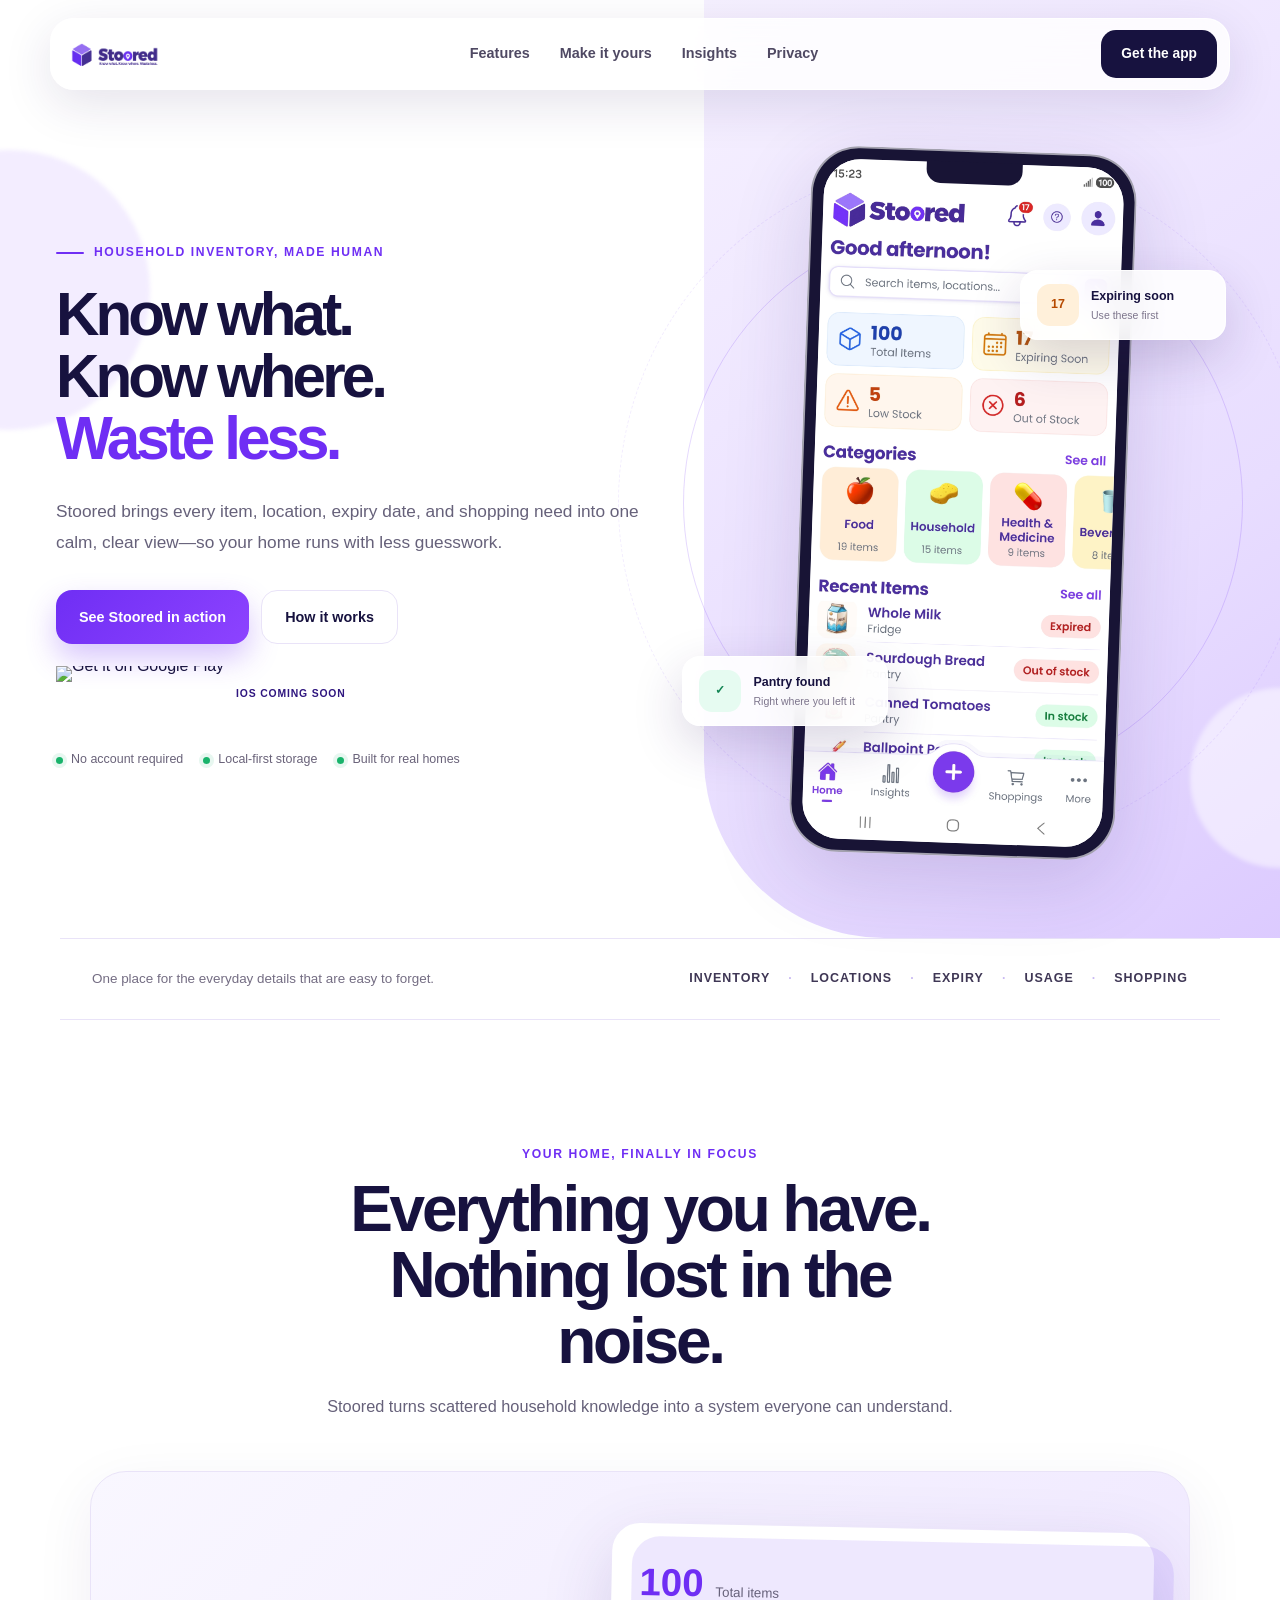
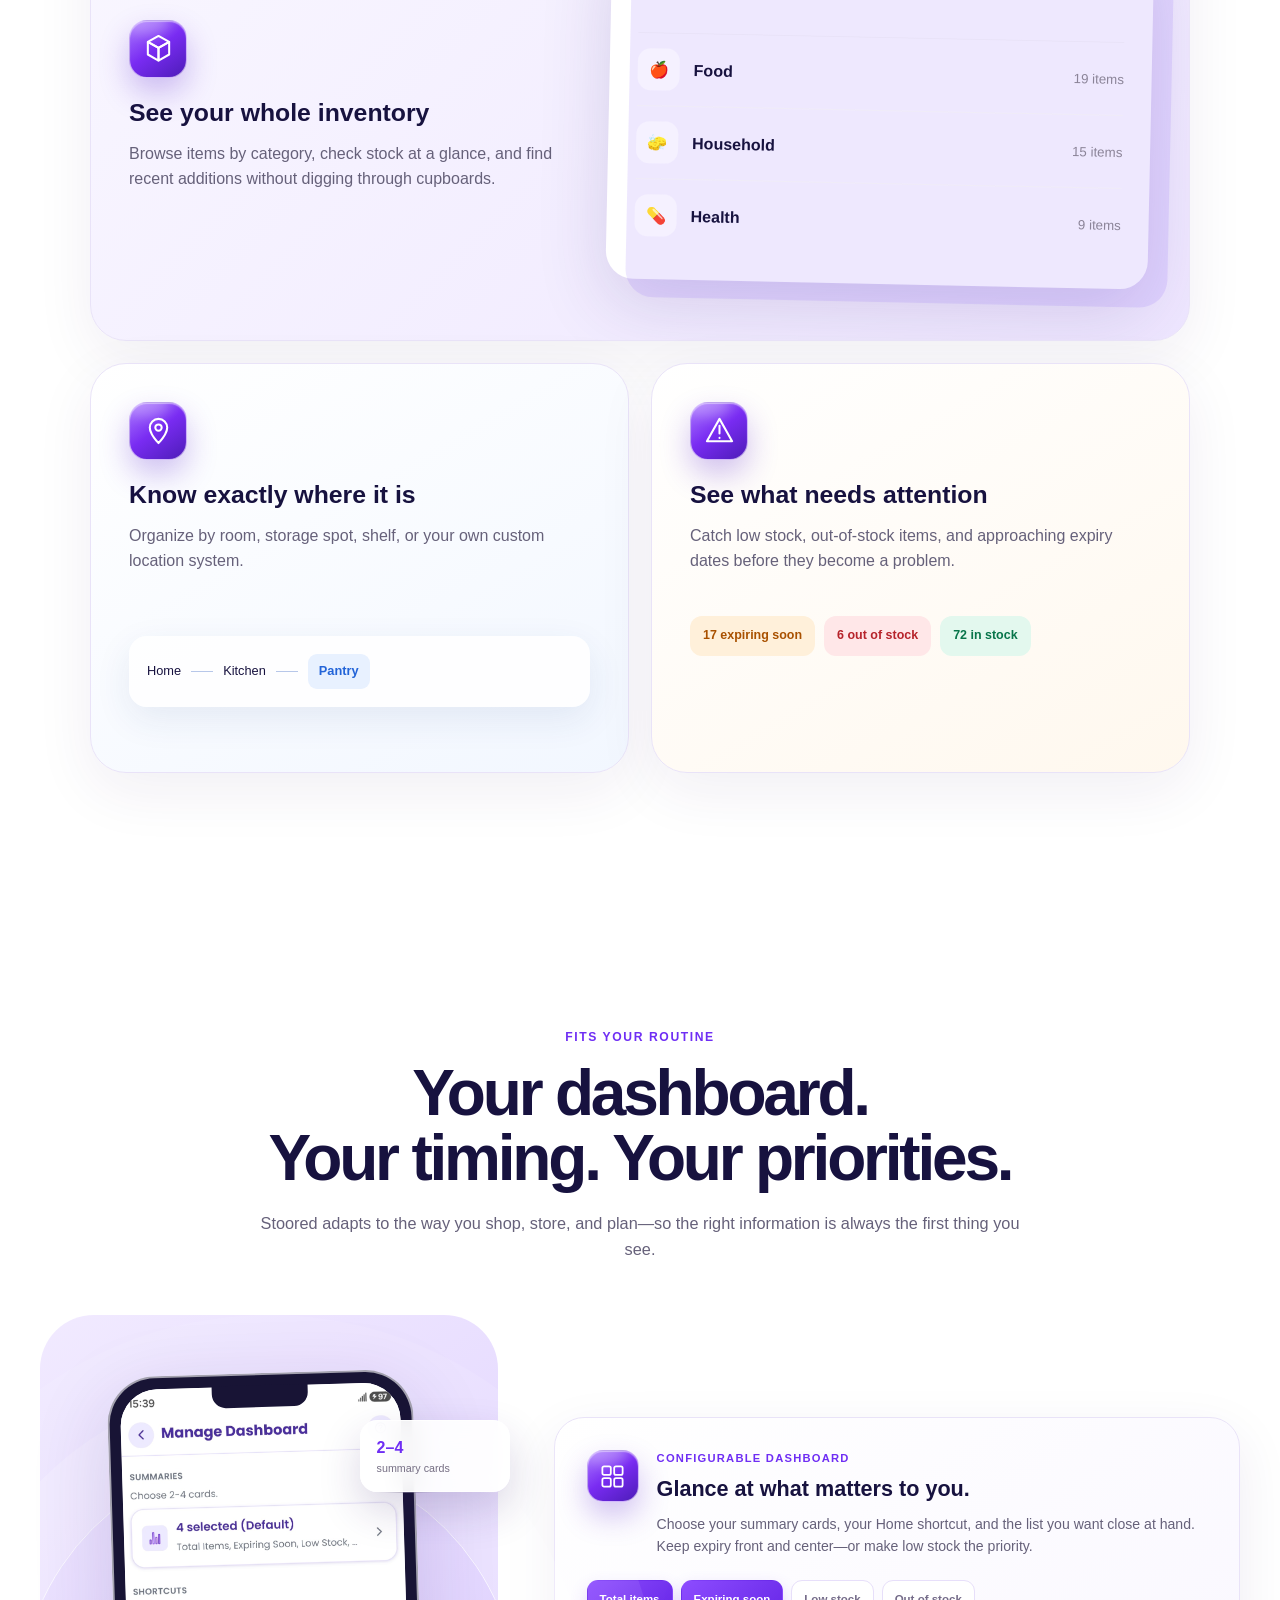
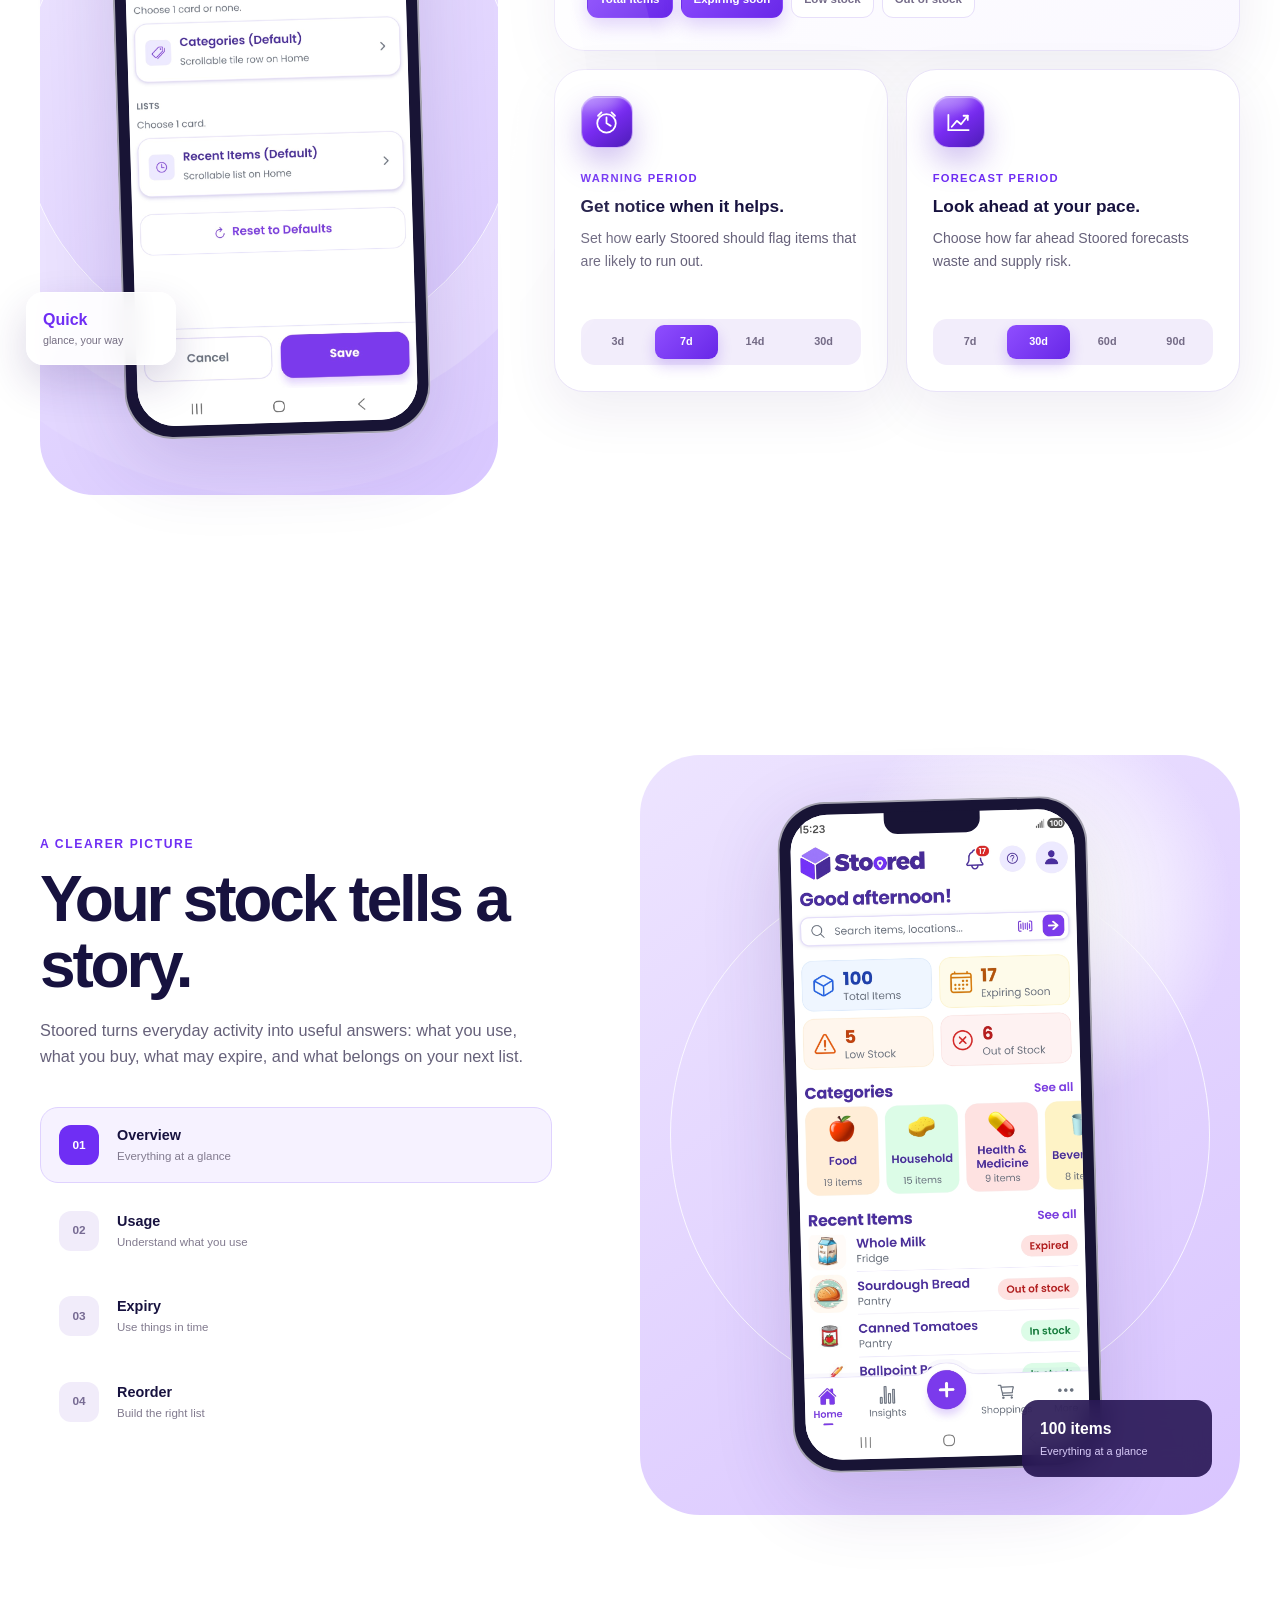
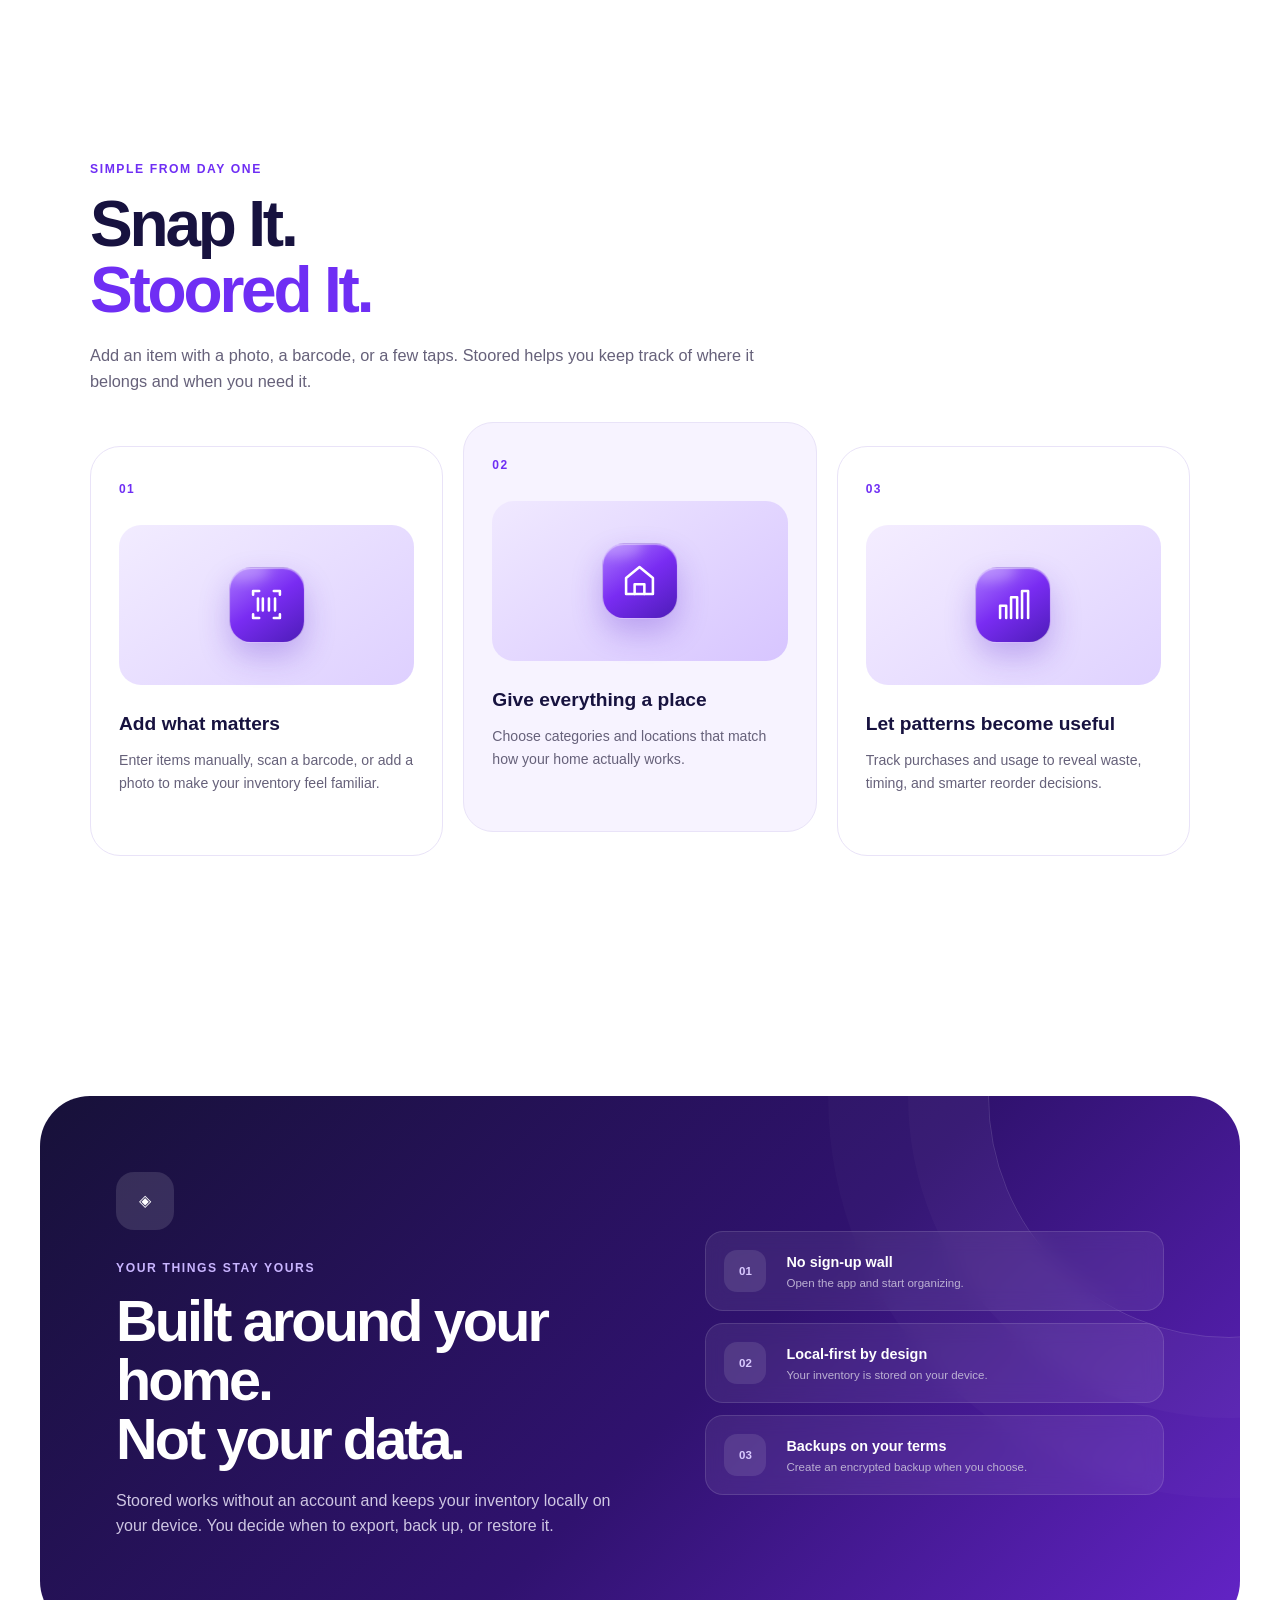
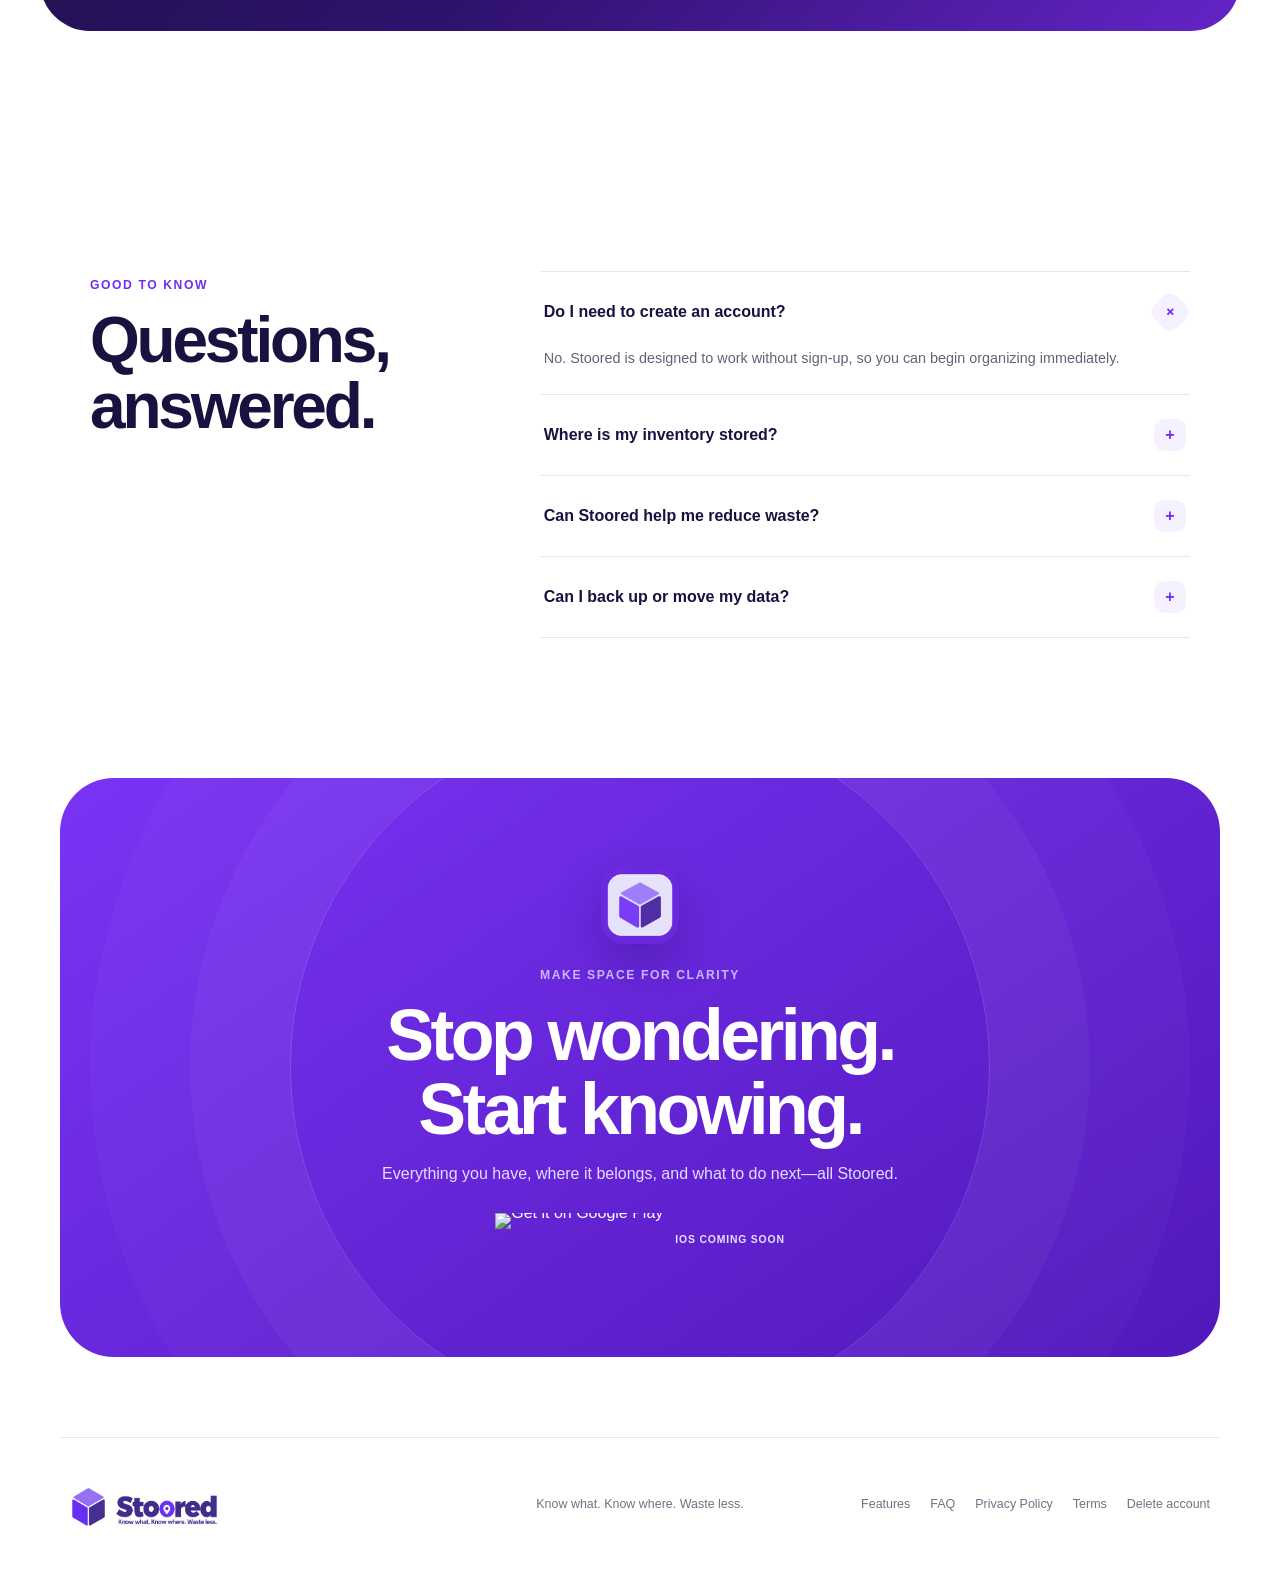
==== commit 386a8ac5: "Add files via upload" ====
--- a/app/stoored/index.html
+++ b/app/stoored/index.html
@@ -21,7 +21,7 @@
       href="data:image/svg+xml,%3Csvg xmlns='http://www.w3.org/2000/svg' viewBox='0 0 64 64'%3E%3Crect width='64' height='64' rx='16' fill='%23f4f0ff'/%3E%3Cpath d='M32 9 53 21 32 33 11 21Z' fill='%238f67f7'/%3E%3Cpath d='M10 25 29 36v22L10 47Z' fill='%23762cf4'/%3E%3Cpath d='m54 25-19 11v22l19-11Z' fill='%234c279c'/%3E%3C/svg%3E"
     />
     <link rel="apple-touch-icon" href="assets/stoored-icon.png" />
-    <link rel="stylesheet" href="styles.css" />
+    <link rel="stylesheet" href="styles.css?v=20261002" />
   </head>
   <body>
     <div class="page-shell">
@@ -44,7 +44,7 @@
           <div class="hero-glow hero-glow-b"></div>
           <div class="hero-copy">
             <div class="eyebrow"><span></span> Household inventory, made human</div>
-            <h1 id="hero-title">Know what.<br />Know where.<br /><em>Waste less.</em></h1>
+            <h1 id="hero-title"><span>Know what.</span><span>Know where.</span><span class="hero-accent">Waste less.</span></h1>
             <p>
               Stoored brings every item, location, expiry date, and shopping need
               into one calm, clear view—so your home runs with less guesswork.
@@ -55,12 +55,9 @@
             </div>
             <div class="store-downloads" aria-label="Download Stoored">
               <!-- Replace this URL with the live Google Play listing. -->
-              <a class="store-badge store-badge-google" href="https://play.google.com/store/apps/details?id=YOUR_APP_ID" target="_blank" rel="noreferrer" aria-label="Get Stoored on Google Play"></a>
-              <div class="store-option">
-                <!-- Replace this URL with the live App Store listing. -->
-                <a class="store-badge store-badge-apple" href="https://apps.apple.com/app/idYOUR_APP_ID" target="_blank" rel="noreferrer" aria-label="Download Stoored on the App Store — coming soon"></a>
-                <span class="coming-soon">iOS coming soon</span>
-              </div>
+              <a class="store-badge store-badge-google" href="https://play.google.com/store/apps/details?id=YOUR_APP_ID" target="_blank" rel="noreferrer" aria-label="Get Stoored on Google Play"><img src="assets/google-play-badge.svg" alt="Get it on Google Play" /></a>
+              <span class="coming-soon">iOS coming soon</span>
+              <!-- At iOS launch, add assets/app-store-badge.svg before the Google Play badge and link it to the live App Store listing. -->
             </div>
             <div class="trust-row" aria-label="Stoored highlights">
               <span><i></i>No account required</span>
@@ -275,7 +272,8 @@
         <section class="section how-it-works" id="how-it-works" aria-labelledby="how-title">
           <div class="section-heading">
             <span class="kicker">Simple from day one</span>
-            <h2 id="how-title">From “where is it?”<br />to “right here.”</h2>
+            <h2 id="how-title">Snap It.<br /><em>Stoored It.</em></h2>
+            <p>Add an item with a photo, a barcode, or a few taps. Stoored helps you keep track of where it belongs and when you need it.</p>
           </div>
           <div class="steps-grid">
             <article class="step-card">
@@ -353,11 +351,8 @@
           <h2 id="cta-title">Stop wondering.<br />Start knowing.</h2>
           <p>Everything you have, where it belongs, and what to do next—all Stoored.</p>
           <div class="store-downloads store-downloads-light" aria-label="Download Stoored">
-            <a class="store-badge store-badge-google" href="https://play.google.com/store/apps/details?id=YOUR_APP_ID" target="_blank" rel="noreferrer" aria-label="Get Stoored on Google Play"></a>
-            <div class="store-option">
-              <a class="store-badge store-badge-apple" href="https://apps.apple.com/app/idYOUR_APP_ID" target="_blank" rel="noreferrer" aria-label="Download Stoored on the App Store — coming soon"></a>
-              <span class="coming-soon">iOS coming soon</span>
-            </div>
+            <a class="store-badge store-badge-google" href="https://play.google.com/store/apps/details?id=YOUR_APP_ID" target="_blank" rel="noreferrer" aria-label="Get Stoored on Google Play"><img src="assets/google-play-badge.svg" alt="Get it on Google Play" /></a>
+            <span class="coming-soon">iOS coming soon</span>
           </div>
         </section>
       </main>
--- a/app/stoored/styles.css
+++ b/app/stoored/styles.css
@@ -0,0 +1,439 @@
+:root {
+  --purple: #6f2ef4;
+  --purple-dark: #45209b;
+  --purple-ink: #2f167f;
+  --violet: #8d61f7;
+  --ink: #17123f;
+  --muted: #66617a;
+  --line: #e9e3f8;
+  --soft: #f5f1ff;
+  --soft-blue: #eef5ff;
+  --cream: #fff9ed;
+  --surface: #ffffff;
+  --shadow: 0 24px 80px rgba(59, 34, 120, 0.16);
+  --radius-lg: 36px;
+  --radius-md: 24px;
+}
+
+* { box-sizing: border-box; }
+
+html { scroll-behavior: smooth; }
+
+body {
+  margin: 0;
+  color: var(--ink);
+  background: #fff;
+  font-family: "Poppins", "Avenir Next", "Segoe UI", sans-serif;
+  font-size: 16px;
+  line-height: 1.6;
+  -webkit-font-smoothing: antialiased;
+}
+
+img { display: block; max-width: 100%; }
+a { color: inherit; text-decoration: none; }
+button { font: inherit; }
+
+.page-shell { overflow: hidden; }
+
+.site-header {
+  position: fixed;
+  z-index: 100;
+  top: 18px;
+  left: 50%;
+  width: min(1180px, calc(100% - 36px));
+  min-height: 72px;
+  transform: translateX(-50%);
+  display: grid;
+  grid-template-columns: 1fr auto 1fr;
+  align-items: center;
+  gap: 24px;
+  padding: 10px 12px 10px 20px;
+  border: 1px solid rgba(255,255,255,.86);
+  border-radius: 24px;
+  background: rgba(255,255,255,.82);
+  box-shadow: 0 14px 50px rgba(43, 26, 91, .12);
+  backdrop-filter: blur(18px);
+  transition: top .25s ease, box-shadow .25s ease;
+}
+
+.site-header.is-scrolled { top: 10px; box-shadow: 0 16px 52px rgba(43, 26, 91, .18); }
+.brand img { width: 176px; height: 44px; object-fit: contain; object-position: left center; }
+.desktop-nav { display: flex; align-items: center; gap: 30px; font-size: .9rem; font-weight: 600; color: #4f4963; }
+.desktop-nav a, .footer-links a { transition: color .2s ease; }
+.desktop-nav a:hover, .footer-links a:hover { color: var(--purple); }
+.header-cta { justify-self: end; padding: 13px 20px; border-radius: 15px; color: #fff; background: var(--ink); font-size: .86rem; font-weight: 600; }
+
+.hero {
+  position: relative;
+  min-height: 880px;
+  display: grid;
+  grid-template-columns: minmax(0, 1fr) minmax(390px, .86fr);
+  align-items: center;
+  gap: 40px;
+  max-width: 1280px;
+  margin: 0 auto;
+  padding: 150px 56px 82px;
+}
+
+.hero::before {
+  content: "";
+  position: absolute;
+  z-index: -2;
+  inset: 0 -18vw 0 55%;
+  background: linear-gradient(145deg, #f6f1ff 0%, #e8ddff 58%, #d8c4ff 100%);
+  border-bottom-left-radius: 180px;
+}
+
+.hero-glow { position: absolute; z-index: -1; border-radius: 999px; filter: blur(2px); }
+.hero-glow-a { width: 280px; height: 280px; top: 150px; left: -130px; background: rgba(145, 96, 255, .11); }
+.hero-glow-b { width: 180px; height: 180px; right: -90px; bottom: 70px; background: rgba(255,255,255,.5); }
+
+.eyebrow, .kicker {
+  display: inline-flex;
+  align-items: center;
+  gap: 10px;
+  color: var(--purple);
+  font-size: .76rem;
+  font-weight: 700;
+  letter-spacing: .13em;
+  text-transform: uppercase;
+}
+.eyebrow span { width: 28px; height: 2px; border-radius: 2px; background: var(--purple); }
+
+.hero h1 {
+  max-width: 690px;
+  margin: 22px 0 26px;
+  font-size: clamp(3.25rem, 4.7vw, 4.75rem);
+  line-height: 1.03;
+  letter-spacing: -.065em;
+  font-weight: 800;
+}
+.hero h1 span { display: block; white-space: nowrap; }
+.hero h1 .hero-accent { color: var(--purple); }
+.hero-copy > p { max-width: 620px; margin: 0 0 32px; color: var(--muted); font-size: 1.08rem; line-height: 1.8; }
+.hero-actions { display: flex; flex-wrap: wrap; gap: 12px; }
+.button { display: inline-flex; align-items: center; justify-content: center; min-height: 54px; padding: 14px 23px; border-radius: 16px; font-size: .9rem; font-weight: 700; transition: transform .2s ease, box-shadow .2s ease, background .2s ease; }
+.button:hover { transform: translateY(-2px); }
+.button-primary { color: white; background: linear-gradient(135deg, var(--purple), #8d43ff); box-shadow: 0 14px 30px rgba(111,46,244,.28); }
+.button-ghost { border: 1px solid var(--line); background: white; }
+.button-ghost:hover { box-shadow: 0 10px 28px rgba(40,25,86,.1); }
+.button-white { color: var(--purple-ink); background: white; box-shadow: 0 16px 40px rgba(18, 4, 52, .2); }
+.store-downloads { display: flex; flex-wrap: wrap; align-items: center; gap: 12px; margin-top: 22px; }
+.store-badge { display: block; flex: 0 0 auto; line-height: 0; }
+.store-badge img { display: block; width: auto; max-width: none; height: 56px; }
+.coming-soon { color: var(--purple-ink); font-size: .65rem; font-weight: 700; letter-spacing: .08em; text-transform: uppercase; }
+.store-downloads-light { justify-content: center; margin-top: 0; }
+.store-downloads-light .coming-soon { color: #eadfff; }
+
+.trust-row { display: flex; flex-wrap: wrap; gap: 20px; margin-top: 28px; color: #696279; font-size: .78rem; font-weight: 500; }
+.trust-row span { display: inline-flex; align-items: center; gap: 8px; }
+.trust-row i { width: 7px; height: 7px; border-radius: 999px; background: #19b36b; box-shadow: 0 0 0 4px rgba(25,179,107,.1); }
+
+.hero-visual { position: relative; display: grid; place-items: center; min-height: 650px; }
+.phone { position: relative; padding: 11px; border: 2px solid rgba(255,255,255,.6); border-radius: 48px; background: #181435; box-shadow: var(--shadow); }
+.phone::before { content: ""; position: absolute; z-index: 2; top: 10px; left: 50%; width: 96px; height: 22px; transform: translateX(-50%); border-radius: 0 0 14px 14px; background: #181435; }
+.phone-screen { overflow: hidden; border-radius: 37px; background: #fff; }
+.phone-screen img { width: 100%; height: 100%; object-fit: cover; object-position: top; }
+.phone-hero { z-index: 2; width: 326px; height: 706px; transform: rotate(2deg); }
+.phone-hero .phone-screen { height: 100%; }
+.orbit { position: absolute; border-radius: 999px; border: 1px solid rgba(111,46,244,.18); }
+.orbit-one { width: 560px; height: 560px; }
+.orbit-two { width: 690px; height: 690px; border-style: dashed; opacity: .5; }
+.float-card { position: absolute; z-index: 4; display: flex; align-items: center; gap: 12px; min-width: 206px; padding: 13px 16px; border: 1px solid rgba(255,255,255,.82); border-radius: 18px; background: rgba(255,255,255,.9); box-shadow: 0 18px 50px rgba(48,28,98,.18); backdrop-filter: blur(16px); }
+.float-card-top { top: 120px; right: -2px; }
+.float-card-bottom { left: -20px; bottom: 130px; }
+.float-card b, .float-card small { display: block; }
+.float-card b { color: var(--ink); font-size: .78rem; }
+.float-card small { color: #7d758c; font-size: .66rem; }
+.float-icon { display: grid; place-items: center; width: 42px; height: 42px; flex: 0 0 42px; border-radius: 13px; font-size: .78rem; font-weight: 800; }
+.float-icon-orange { color: #b64a00; background: #fff0da; }
+.float-icon-green { color: #118453; background: #e6fbf1; }
+
+.proof-strip { display: flex; justify-content: space-between; align-items: center; gap: 24px; max-width: 1160px; margin: 0 auto; padding: 29px 32px; border-block: 1px solid var(--line); color: #746d83; }
+.proof-strip p { margin: 0; font-size: .84rem; }
+.proof-items { display: flex; align-items: center; gap: 18px; color: #3f3755; font-size: .78rem; font-weight: 600; text-transform: uppercase; letter-spacing: .08em; }
+.proof-items b { color: #c9baf2; }
+
+.section { max-width: 1180px; margin: 0 auto; padding: 120px 40px; }
+.section-heading { max-width: 680px; margin-bottom: 52px; }
+.section-heading-centered { margin-inline: auto; text-align: center; }
+.section-heading h2, .experience h2, .privacy-panel h2, .final-cta h2 {
+  margin: 12px 0 18px;
+  font-size: clamp(2.7rem, 5vw, 4.8rem);
+  line-height: 1.03;
+  letter-spacing: -.05em;
+}
+.section-heading p, .experience-copy > p { color: var(--muted); font-size: 1.02rem; }
+.how-it-works .section-heading h2 em { color: var(--purple); font-style: normal; }
+
+.feature-grid { display: grid; grid-template-columns: repeat(2, minmax(0, 1fr)); gap: 22px; }
+.feature-card { position: relative; overflow: hidden; min-height: 410px; padding: 38px; border: 1px solid var(--line); border-radius: var(--radius-lg); background: #fff; box-shadow: 0 18px 60px rgba(53, 32, 105, .07); }
+.feature-card-wide { grid-column: 1 / -1; min-height: 470px; display: grid; grid-template-columns: .9fr 1.1fr; align-items: center; gap: 36px; background: linear-gradient(135deg, #f9f7ff, #eee6ff); }
+.feature-card h3 { margin: 20px 0 12px; font-size: 1.55rem; line-height: 1.25; }
+.feature-card p { max-width: 500px; margin: 0; color: var(--muted); }
+.rich-icon {
+  position: relative;
+  display: grid;
+  place-items: center;
+  width: 58px;
+  height: 58px;
+  flex: 0 0 58px;
+  overflow: hidden;
+  border: 1px solid rgba(255,255,255,.58);
+  border-radius: 18px;
+  background: linear-gradient(145deg, #ab79ff 0%, #792cf2 48%, #4d1cb8 100%);
+  box-shadow: inset 0 1px 1px rgba(255,255,255,.45), 0 14px 30px rgba(91,35,205,.28);
+}
+.rich-icon::before { content: ""; position: absolute; width: 46px; height: 24px; top: -10px; left: -6px; border-radius: 50%; background: rgba(255,255,255,.24); filter: blur(6px); }
+.rich-icon svg { position: relative; z-index: 1; width: 31px; height: 31px; fill: none; stroke: #fff; stroke-width: 2.1; stroke-linecap: round; stroke-linejoin: round; }
+.rich-icon-small { width: 52px; height: 52px; flex-basis: 52px; border-radius: 16px; }
+.rich-icon-small svg { width: 27px; height: 27px; }
+.rich-icon-large { width: 76px; height: 76px; border-radius: 22px; }
+.rich-icon-large svg { width: 39px; height: 39px; }
+
+.mini-inventory { position: relative; padding: 28px; border-radius: 28px; background: #fff; box-shadow: 0 24px 70px rgba(64, 38, 124, .16); transform: rotate(1.2deg); }
+.mini-inventory::after { content: ""; position: absolute; inset: 13px -20px -18px 20px; z-index: -1; border-radius: 28px; background: rgba(119, 66, 244, .12); }
+.mini-summary { display: flex; align-items: baseline; gap: 12px; padding: 0 0 20px; border-bottom: 1px solid var(--line); }
+.mini-summary span { color: var(--purple); font-size: 2.4rem; font-weight: 800; }
+.mini-summary small { color: var(--muted); }
+.mini-row { display: grid; grid-template-columns: 44px 1fr auto; align-items: center; gap: 12px; padding: 15px 0; border-bottom: 1px solid #f0ecf8; }
+.mini-row:last-child { border-bottom: 0; }
+.mini-row .emoji { display: grid; place-items: center; width: 42px; height: 42px; border-radius: 13px; background: var(--soft); }
+.mini-row small { color: #8b8498; }
+
+.locate-card { background: linear-gradient(150deg, #fff, #f2f7ff); }
+.attention-card { background: linear-gradient(150deg, #fff, #fff8ee); }
+.location-path { display: flex; align-items: center; flex-wrap: wrap; gap: 10px; margin-top: 62px; padding: 18px; border-radius: 18px; background: rgba(255,255,255,.88); box-shadow: 0 12px 36px rgba(32,71,135,.09); font-size: .8rem; }
+.location-path i { width: 22px; height: 1px; background: #b7c7e9; }
+.location-path strong { padding: 7px 11px; border-radius: 9px; color: #2364d8; background: #e8f1ff; }
+.status-stack { display: flex; flex-wrap: wrap; gap: 9px; margin-top: 42px; }
+.status { padding: 10px 13px; border-radius: 12px; font-size: .78rem; font-weight: 600; }
+.status.amber { color: #a95100; background: #fff0da; }
+.status.red { color: #b7242b; background: #ffe7e8; }
+.status.green { color: #08754a; background: #e3f8ee; }
+
+.personalization { max-width: 1280px; padding-top: 130px; }
+.personalization .section-heading { max-width: 790px; }
+.personalization-layout { display: grid; grid-template-columns: .8fr 1.2fr; gap: 56px; align-items: center; }
+.dashboard-showcase { position: relative; min-height: 780px; display: grid; place-items: center; border-radius: 54px; background: linear-gradient(145deg, #f1eaff 0%, #d8c7ff 100%); }
+.showcase-glow { position: absolute; width: 500px; height: 500px; border-radius: 50%; border: 1px solid rgba(255,255,255,.82); box-shadow: 0 0 0 70px rgba(255,255,255,.18), 0 0 0 140px rgba(255,255,255,.08); }
+.phone-dashboard { z-index: 2; width: 306px; height: 663px; transform: rotate(-1.7deg); }
+.phone-dashboard .phone-screen { height: 100%; }
+.dashboard-badge { position: absolute; z-index: 4; min-width: 150px; padding: 14px 16px; border: 1px solid rgba(255,255,255,.86); border-radius: 17px; background: rgba(255,255,255,.92); box-shadow: 0 18px 42px rgba(50,27,107,.18); backdrop-filter: blur(12px); }
+.dashboard-badge b, .dashboard-badge span { display: block; }
+.dashboard-badge b { color: var(--purple); font-size: 1rem; }
+.dashboard-badge span { color: #756e83; font-size: .67rem; }
+.dashboard-badge-top { top: 105px; right: -12px; }
+.dashboard-badge-bottom { left: -14px; bottom: 130px; }
+.personalization-cards { display: grid; gap: 18px; }
+.personalization-card { border: 1px solid var(--line); border-radius: 30px; background: #fff; box-shadow: 0 18px 54px rgba(50,30,100,.08); }
+.dashboard-card { display: grid; grid-template-columns: auto 1fr; gap: 18px; padding: 32px; background: linear-gradient(145deg, #fff, #faf8ff); }
+.dashboard-card .dashboard-options { grid-column: 1 / -1; }
+.card-label { display: block; margin-bottom: 7px; color: var(--purple); font-size: .7rem; font-weight: 700; letter-spacing: .11em; text-transform: uppercase; }
+.personalization-card h3 { margin: 0 0 10px; font-size: 1.35rem; line-height: 1.28; }
+.personalization-card p { margin: 0; color: var(--muted); font-size: .88rem; }
+.dashboard-options { display: flex; flex-wrap: wrap; gap: 8px; padding-top: 4px; }
+.option-chip { padding: 9px 12px; border: 1px solid #e7dffa; border-radius: 11px; color: #756c89; background: #fff; font-size: .72rem; font-weight: 600; }
+.option-chip.is-chosen { border-color: transparent; color: #fff; background: linear-gradient(135deg, #8d4cff, #6828e8); box-shadow: 0 8px 18px rgba(103,40,232,.2); }
+.period-grid { display: grid; grid-template-columns: 1fr 1fr; gap: 18px; }
+.period-card { padding: 26px; }
+.period-card .rich-icon { margin-bottom: 22px; }
+.period-card h3 { font-size: 1.08rem; }
+.period-card p { min-height: 72px; }
+.period-pills { display: grid; grid-template-columns: repeat(4, 1fr); gap: 6px; margin-top: 20px; padding: 6px; border-radius: 14px; background: #f2edfb; }
+.period-pills span { padding: 8px 3px; border-radius: 9px; color: #746b86; font-size: .68rem; font-weight: 700; text-align: center; }
+.period-pills .is-selected { color: #fff; background: linear-gradient(135deg, #8f4eff, #6727e7); box-shadow: 0 7px 14px rgba(103,39,231,.22); }
+
+.experience { display: grid; grid-template-columns: .92fr 1.08fr; gap: 88px; align-items: center; max-width: 1280px; padding-block: 140px; }
+.experience-copy > p { max-width: 560px; }
+.screen-tabs { display: grid; gap: 10px; margin-top: 38px; }
+.screen-tab { display: grid; grid-template-columns: 44px 1fr; column-gap: 14px; align-items: center; width: 100%; padding: 16px 18px; border: 1px solid transparent; border-radius: 18px; color: #5c566d; background: transparent; text-align: left; cursor: pointer; transition: background .2s ease, border-color .2s ease, transform .2s ease; }
+.screen-tab:hover { transform: translateX(4px); }
+.screen-tab span { grid-row: 1 / 3; display: grid; place-items: center; width: 40px; height: 40px; border-radius: 12px; background: #f1ecfa; color: #776b93; font-size: .74rem; font-weight: 700; }
+.screen-tab b { color: var(--ink); font-size: .9rem; }
+.screen-tab small { color: #817a8e; font-size: .72rem; }
+.screen-tab.is-active { border-color: #dfd2ff; background: #f6f2ff; }
+.screen-tab.is-active span { color: white; background: var(--purple); }
+
+.experience-stage { position: relative; min-height: 760px; display: grid; place-items: center; border-radius: 60px; background: radial-gradient(circle at 65% 20%, #fff 0 8%, transparent 28%), linear-gradient(145deg, #ede4ff, #d9c5ff); }
+.stage-ring { position: absolute; width: 540px; height: 540px; border: 1px solid rgba(255,255,255,.8); border-radius: 50%; }
+.phone-stage { z-index: 2; width: 310px; height: 671px; transform: rotate(-1.5deg); }
+.phone-stage .phone-screen { position: relative; height: 100%; }
+.phone-stage .experience-screen { position: absolute; inset: 0; opacity: 0; visibility: hidden; transition: opacity .22s ease; }
+.phone-stage .experience-screen.is-active { opacity: 1; visibility: visible; }
+.stage-caption { position: absolute; z-index: 4; right: 28px; bottom: 38px; min-width: 190px; padding: 16px 18px; border-radius: 16px; color: white; background: rgba(33,17,79,.88); backdrop-filter: blur(12px); }
+.stage-caption span, .stage-caption small { display: block; }
+.stage-caption span { font-size: .98rem; font-weight: 700; }
+.stage-caption small { margin-top: 2px; color: #d8cbf8; font-size: .68rem; }
+
+.how-it-works { padding-top: 100px; }
+.steps-grid { display: grid; grid-template-columns: repeat(3, 1fr); gap: 20px; }
+.step-card { position: relative; min-height: 410px; padding: 28px; border: 1px solid var(--line); border-radius: 30px; background: white; }
+.step-card-raised { transform: translateY(-24px); background: #f7f3ff; }
+.step-number { color: var(--purple); font-size: .75rem; font-weight: 700; letter-spacing: .12em; }
+.step-visual { display: grid; place-items: center; height: 160px; margin: 24px 0; border-radius: 22px; }
+.scan-visual { background: linear-gradient(145deg, #f2ecff, #ded0ff); }
+.place-visual { background: linear-gradient(145deg, #f0e9ff, #d7c5ff); }
+.insight-visual { background: linear-gradient(145deg, #f4edff, #dfd2ff); }
+.step-card h3 { margin: 0 0 10px; font-size: 1.2rem; }
+.step-card p { margin: 0; color: var(--muted); font-size: .88rem; }
+
+.privacy-section { max-width: 1260px; padding-inline: 30px; }
+.privacy-panel { position: relative; overflow: hidden; display: grid; grid-template-columns: 1fr .9fr; gap: 80px; align-items: center; padding: 76px; border-radius: 50px; color: white; background: linear-gradient(135deg, #171139 0%, #30126f 55%, #6424c8 100%); }
+.privacy-panel::after { content: ""; position: absolute; width: 480px; height: 480px; right: -230px; top: -240px; border: 1px solid rgba(255,255,255,.14); border-radius: 50%; box-shadow: 0 0 0 80px rgba(255,255,255,.025), 0 0 0 160px rgba(255,255,255,.02); }
+.privacy-mark { display: grid; place-items: center; width: 58px; height: 58px; margin-bottom: 24px; border-radius: 18px; color: #fff; background: rgba(255,255,255,.12); }
+.kicker-light { color: #c9b5ff; }
+.privacy-panel h2 { font-size: clamp(2.6rem, 4.5vw, 4.4rem); }
+.privacy-copy > p { max-width: 560px; color: #cec6e3; }
+.privacy-points { position: relative; z-index: 2; display: grid; gap: 12px; }
+.privacy-points article { display: grid; grid-template-columns: 46px 1fr; align-items: center; gap: 16px; padding: 18px; border: 1px solid rgba(255,255,255,.12); border-radius: 18px; background: rgba(255,255,255,.07); backdrop-filter: blur(10px); }
+.privacy-points article > span { display: grid; place-items: center; width: 42px; height: 42px; border-radius: 13px; color: #d9caff; background: rgba(255,255,255,.1); font-size: .72rem; font-weight: 700; }
+.privacy-points b, .privacy-points small { display: block; }
+.privacy-points b { font-size: .9rem; }
+.privacy-points small { color: #bcb1d3; font-size: .72rem; }
+
+.faq { display: grid; grid-template-columns: .72fr 1.28fr; gap: 84px; align-items: start; }
+.faq-list { border-top: 1px solid var(--line); }
+.faq details { border-bottom: 1px solid var(--line); }
+.faq summary { display: flex; justify-content: space-between; align-items: center; gap: 20px; padding: 24px 4px; list-style: none; cursor: pointer; font-weight: 600; }
+.faq summary::-webkit-details-marker { display: none; }
+.faq summary span { display: grid; place-items: center; width: 32px; height: 32px; flex: 0 0 32px; border-radius: 10px; color: var(--purple); background: var(--soft); transition: transform .2s ease; }
+.faq details[open] summary span { transform: rotate(45deg); }
+.faq details p { margin: -5px 42px 24px 4px; color: var(--muted); font-size: .9rem; }
+
+.final-cta { position: relative; overflow: hidden; max-width: 1160px; min-height: 560px; margin: 20px auto 80px; padding: 88px 40px; display: flex; flex-direction: column; align-items: center; justify-content: center; border-radius: 54px; color: white; background: linear-gradient(145deg, #7a33f4, #5018ba); text-align: center; }
+.final-cta > * { position: relative; z-index: 2; }
+.final-cta > img { width: 78px; height: 78px; margin-bottom: 22px; border-radius: 22px; box-shadow: 0 18px 40px rgba(30,8,83,.26); }
+.final-cta .store-badge img { display: block; width: auto; max-width: none; height: 56px; margin: 0; border: 0; border-radius: 0; box-shadow: none; }
+.final-cta h2 { margin-block: 14px; font-size: clamp(3rem, 5.6vw, 5.5rem); }
+.final-cta p { max-width: 580px; margin: 0 0 26px; color: #e7dcff; }
+.cta-orbit { position: absolute; z-index: 1; width: 700px; height: 700px; border: 1px solid rgba(255,255,255,.16); border-radius: 50%; box-shadow: 0 0 0 100px rgba(255,255,255,.035), 0 0 0 200px rgba(255,255,255,.025); }
+
+.site-footer { display: grid; grid-template-columns: 1fr auto 1fr; align-items: center; gap: 24px; max-width: 1160px; margin: 0 auto; padding: 30px 10px 44px; border-top: 1px solid var(--line); color: #776f85; font-size: .78rem; }
+.footer-brand img { width: 150px; height: auto; object-position: center; }
+.site-footer p { margin: 0; }
+.footer-links { justify-self: end; display: flex; flex-wrap: wrap; justify-content: flex-end; gap: 12px 20px; }
+
+@media (max-width: 1020px) {
+  .site-header { grid-template-columns: 1fr auto; }
+  .desktop-nav { display: none; }
+  .hero { grid-template-columns: 1fr; padding-inline: 40px; }
+  .hero::before { inset: 48% -20vw 0 22%; border-radius: 140px 0 0 0; }
+  .hero-copy { max-width: 760px; padding-top: 30px; }
+  .hero-visual { margin-top: 10px; }
+  .proof-strip { flex-direction: column; text-align: center; }
+  .experience { grid-template-columns: 1fr; }
+  .experience-copy { display: grid; grid-template-columns: 1fr 1fr; column-gap: 32px; }
+  .experience-copy > .kicker, .experience-copy > h2, .experience-copy > p { grid-column: 1 / -1; }
+  .screen-tabs { grid-template-columns: 1fr 1fr; }
+  .experience-stage { max-width: 700px; width: 100%; margin-inline: auto; }
+  .privacy-panel { grid-template-columns: 1fr; gap: 40px; padding: 60px; }
+  .personalization-layout { grid-template-columns: 1fr; }
+  .dashboard-showcase { max-width: 700px; width: 100%; margin-inline: auto; }
+  .faq { grid-template-columns: 1fr; gap: 10px; }
+  .faq .section-heading { margin-bottom: 20px; }
+}
+
+@media (max-width: 760px) {
+  html { scroll-behavior: auto; }
+  .site-header, .site-header.is-scrolled { position: absolute; top: 12px; width: calc(100% - 28px); min-height: 58px; gap: 8px; padding: 7px 8px 7px 12px; border-radius: 18px; background: rgba(255,255,255,.96); }
+  .site-header .brand img { width: 138px; height: 42px; object-fit: cover; object-position: center; }
+  .header-cta { padding: 10px 12px; border-radius: 12px; font-size: .73rem; }
+  .hero { min-height: auto; gap: 10px; padding: clamp(104px, 28vw, 126px) clamp(16px, 5vw, 38px) clamp(28px, 8vw, 48px); }
+  .hero::before { inset: 56% -20vw 0 12%; border-radius: 80px 0 0 0; }
+  .hero-copy { padding-top: 0; }
+  .eyebrow, .kicker { font-size: .67rem; letter-spacing: .1em; }
+  .hero h1 { max-width: 100%; margin: 16px 0 20px; font-size: clamp(2.45rem, 11.7vw, 3.85rem); line-height: 1.02; letter-spacing: -.055em; }
+  .hero-copy > p { margin-bottom: 22px; font-size: clamp(.9rem, 2.5vw, 1.04rem); line-height: 1.58; }
+  .hero-actions { gap: 4px; }
+  .hero-actions .button-primary { width: 100%; min-height: 48px; }
+  .hero-actions .button-ghost { width: 100%; min-height: 36px; padding: 6px; border: 0; background: transparent; }
+  .store-downloads { justify-content: center; gap: 10px; margin-top: 14px; }
+  .hero-copy .store-downloads { justify-content: center; }
+  .trust-row { display: none; }
+  .hero-visual { min-height: clamp(480px, 136vw, 650px); margin: 8px 0 0; transform: none; }
+  .phone-hero { width: clamp(210px, 62vw, 290px); height: auto; aspect-ratio: 230 / 500; }
+  .float-card { display: none; }
+  .orbit-one { width: min(88vw, 460px); height: auto; aspect-ratio: 1; }
+  .orbit-two { width: min(112vw, 560px); height: auto; aspect-ratio: 1; }
+  .proof-strip { gap: 10px; margin-inline: 20px; padding: 20px 8px; }
+  .proof-strip p { font-size: .77rem; }
+  .proof-items { justify-content: center; gap: 7px; flex-wrap: wrap; font-size: .67rem; }
+  .section { padding: clamp(56px, 9vw, 76px) clamp(16px, 5vw, 40px); }
+  .section-heading { margin-bottom: 26px; }
+  .section-heading h2, .experience h2, .privacy-panel h2 { font-size: clamp(1.95rem, 8.3vw, 2.75rem); line-height: 1.08; }
+  .section-heading p, .experience-copy > p { font-size: .9rem; line-height: 1.6; }
+  .feature-grid { grid-template-columns: 1fr; gap: 14px; }
+  .feature-card, .feature-card-wide { min-height: 0; padding: clamp(18px, 5vw, 28px); border-radius: 26px; }
+  .feature-card-wide { grid-column: auto; grid-template-columns: 1fr; gap: 14px; }
+  .feature-card h3 { margin: 14px 0 8px; font-size: 1.24rem; }
+  .feature-card p { font-size: .89rem; line-height: 1.55; }
+  .rich-icon { width: 52px; height: 52px; flex-basis: 52px; border-radius: 16px; }
+  .rich-icon svg { width: 28px; height: 28px; }
+  .mini-inventory { margin-top: 4px; padding: 16px; transform: none; }
+  .mini-inventory::after { display: none; }
+  .mini-summary { padding-bottom: 10px; }
+  .mini-summary span { font-size: 2rem; }
+  .mini-row { gap: 8px; padding: 9px 0; font-size: .8rem; }
+  .mini-row .emoji { width: 36px; height: 36px; }
+  .location-path { gap: 7px; margin-top: 22px; padding: 12px; font-size: .72rem; }
+  .location-path i { width: 14px; }
+  .status-stack { gap: 7px; margin-top: 22px; }
+  .status { padding: 8px 10px; font-size: .7rem; }
+  .personalization { padding-top: 68px; }
+  .dashboard-showcase { min-height: clamp(490px, 137vw, 650px); border-radius: 30px; }
+  .phone-dashboard { width: clamp(210px, 60vw, 280px); height: auto; aspect-ratio: 228 / 494; }
+  .dashboard-badge { display: none; }
+  .personalization-cards, .period-grid { gap: 12px; }
+  .period-grid { grid-template-columns: 1fr; }
+  .dashboard-card, .period-card { padding: 20px; }
+  .dashboard-card { gap: 12px; }
+  .personalization-card { border-radius: 24px; }
+  .personalization-card h3 { font-size: 1.15rem; }
+  .period-card .rich-icon { margin-bottom: 14px; }
+  .period-card p { min-height: 0; }
+  .period-pills { margin-top: 14px; }
+  .experience { gap: 20px; padding-block: 66px; }
+  .experience-copy { display: block; }
+  .screen-tabs { grid-template-columns: repeat(4, minmax(0, 1fr)); gap: 6px; margin-top: 20px; }
+  .screen-tab { display: flex; flex-direction: column; align-items: center; gap: 5px; min-width: 0; padding: 9px 2px; border-color: var(--line); border-radius: 14px; text-align: center; }
+  .screen-tab span { width: 24px; height: 24px; border-radius: 7px; font-size: .61rem; }
+  .screen-tab b { font-size: .68rem; }
+  .screen-tab small { display: none; }
+  .screen-tab:hover { transform: none; }
+  .experience-stage { min-height: clamp(490px, 137vw, 650px); border-radius: 30px; }
+  .phone-stage { width: clamp(210px, 60vw, 280px); height: auto; aspect-ratio: 230 / 499; }
+  .stage-ring { width: min(88vw, 460px); height: auto; aspect-ratio: 1; }
+  .stage-caption { right: 10px; bottom: 10px; min-width: 135px; padding: 10px 12px; border-radius: 12px; }
+  .stage-caption span { font-size: .8rem; }
+  .stage-caption small { font-size: .6rem; }
+  .how-it-works { padding-top: 64px; }
+  .steps-grid { grid-template-columns: 1fr; gap: 12px; }
+  .step-card { min-height: 0; padding: 20px; border-radius: 24px; }
+  .step-card-raised { transform: none; }
+  .step-visual { height: 106px; margin: 14px 0 16px; border-radius: 18px; }
+  .rich-icon-large { width: 62px; height: 62px; }
+  .rich-icon-large svg { width: 34px; height: 34px; }
+  .step-card h3 { font-size: 1.12rem; }
+  .step-card p { font-size: .87rem; line-height: 1.55; }
+  .privacy-section { padding-inline: clamp(10px, 3vw, 24px); }
+  .privacy-panel { gap: 24px; padding: 30px 22px; border-radius: 30px; }
+  .privacy-mark { width: 46px; height: 46px; margin-bottom: 16px; }
+  .privacy-panel h2 { font-size: 2rem; }
+  .privacy-copy > p { font-size: .9rem; }
+  .privacy-points article { gap: 12px; padding: 12px; }
+  .faq summary { padding: 17px 2px; font-size: .92rem; }
+  .faq details p { margin: -2px 36px 18px 2px; font-size: .86rem; }
+  .final-cta { min-height: 0; margin: 8px clamp(10px, 3vw, 20px) 44px; padding: 52px clamp(18px, 5vw, 32px); border-radius: 30px; }
+  .final-cta h2 { font-size: clamp(2.4rem, 10vw, 2.85rem); }
+  .final-cta p { font-size: .92rem; line-height: 1.55; }
+  .site-footer { grid-template-columns: 1fr; justify-items: center; gap: 12px; text-align: center; margin-inline: 20px; padding: 20px 0 38px; }
+  .footer-brand { display: block; width: 180px; margin-inline: auto; }
+  .footer-brand img { width: 100%; height: auto; object-fit: initial; }
+  .footer-links { justify-self: center; justify-content: center; gap: 8px 14px; }
+}
+
+@media (prefers-reduced-motion: reduce) {
+  html { scroll-behavior: auto; }
+  *, *::before, *::after { transition-duration: .01ms !important; animation-duration: .01ms !important; animation-iteration-count: 1 !important; }
+}
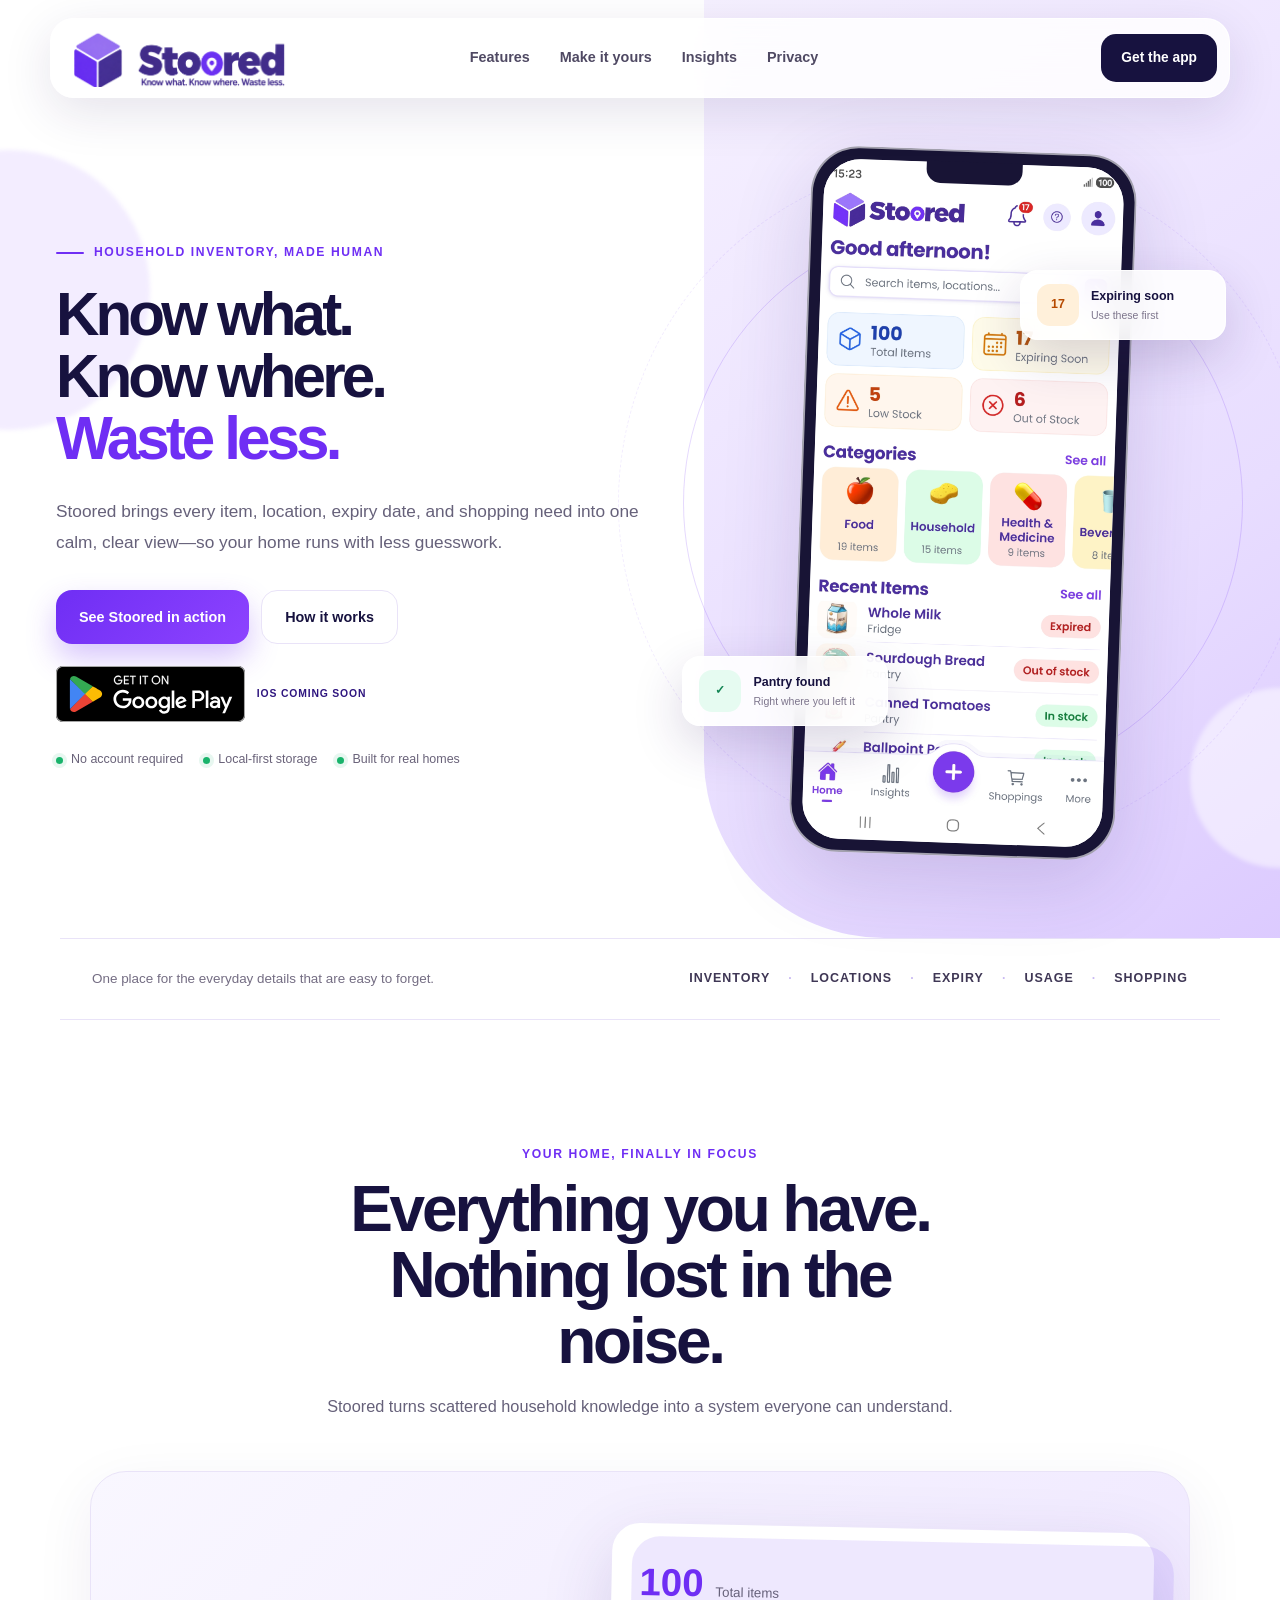
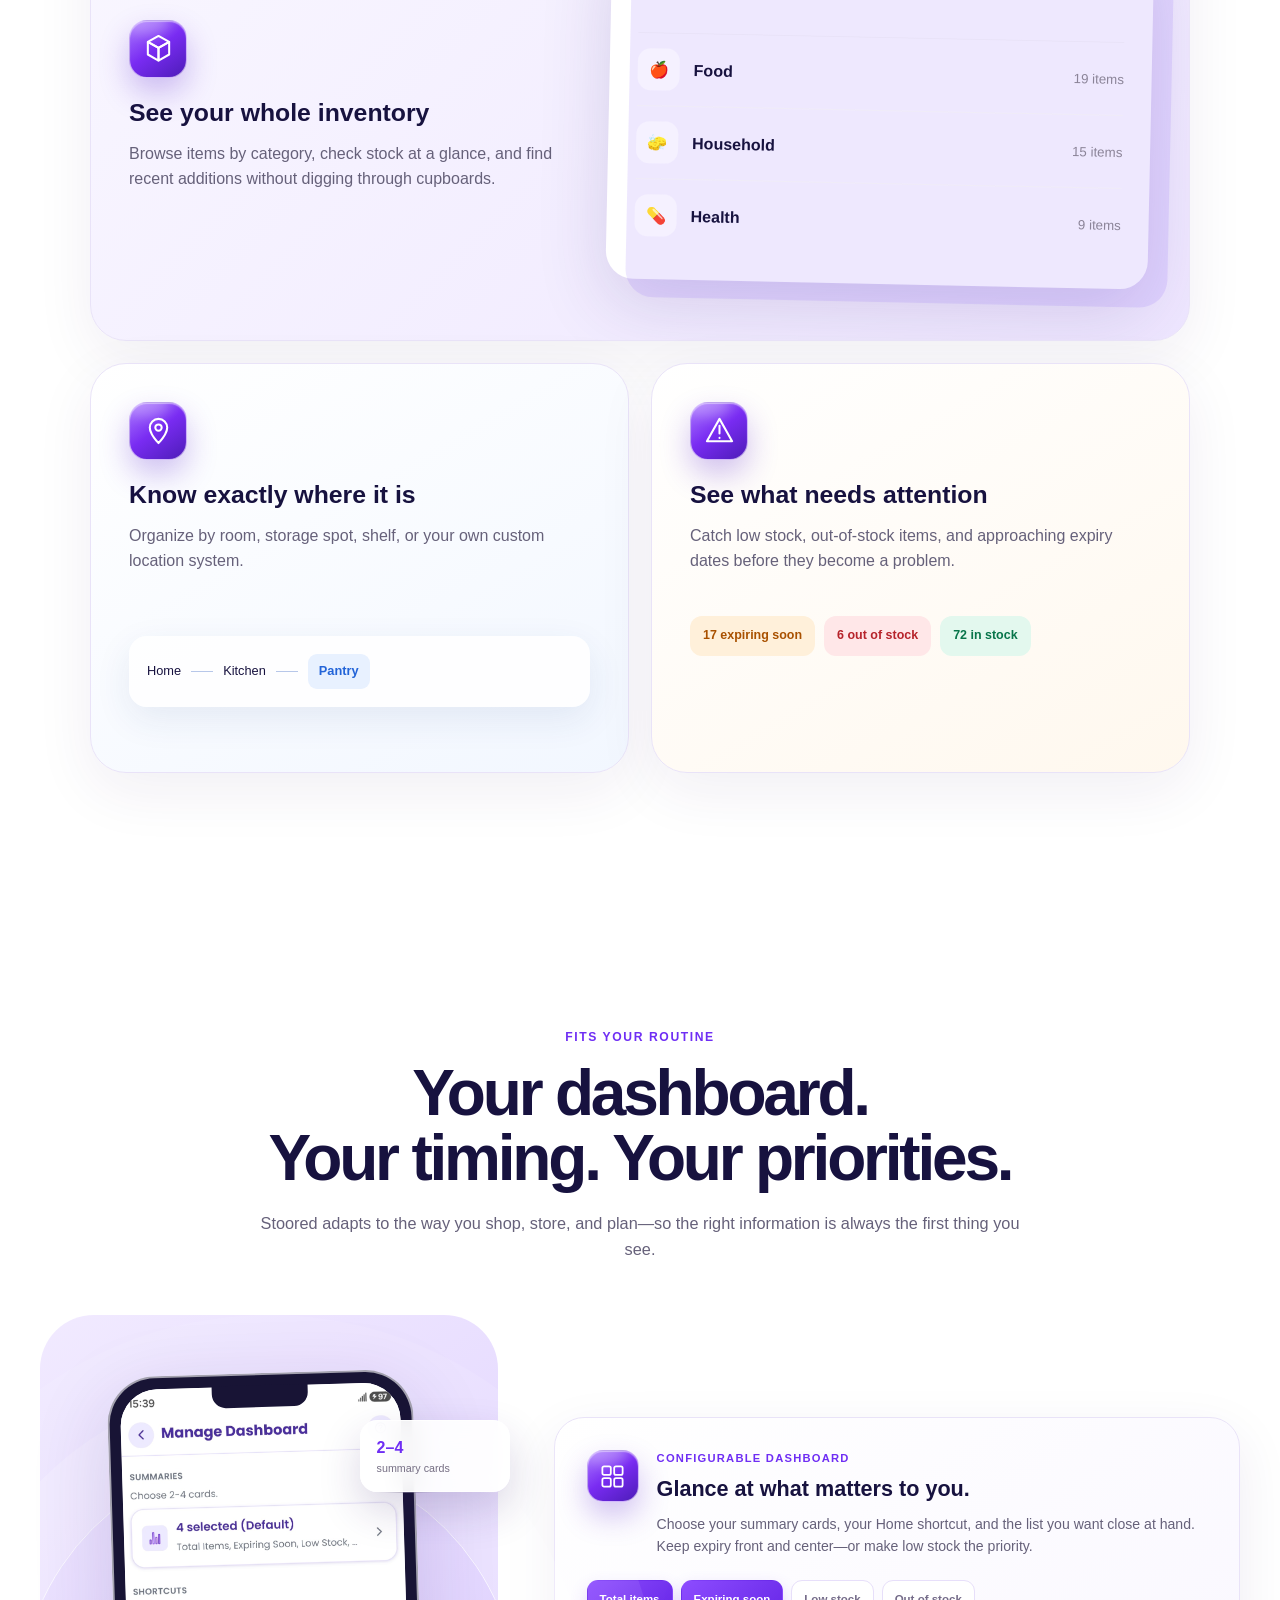
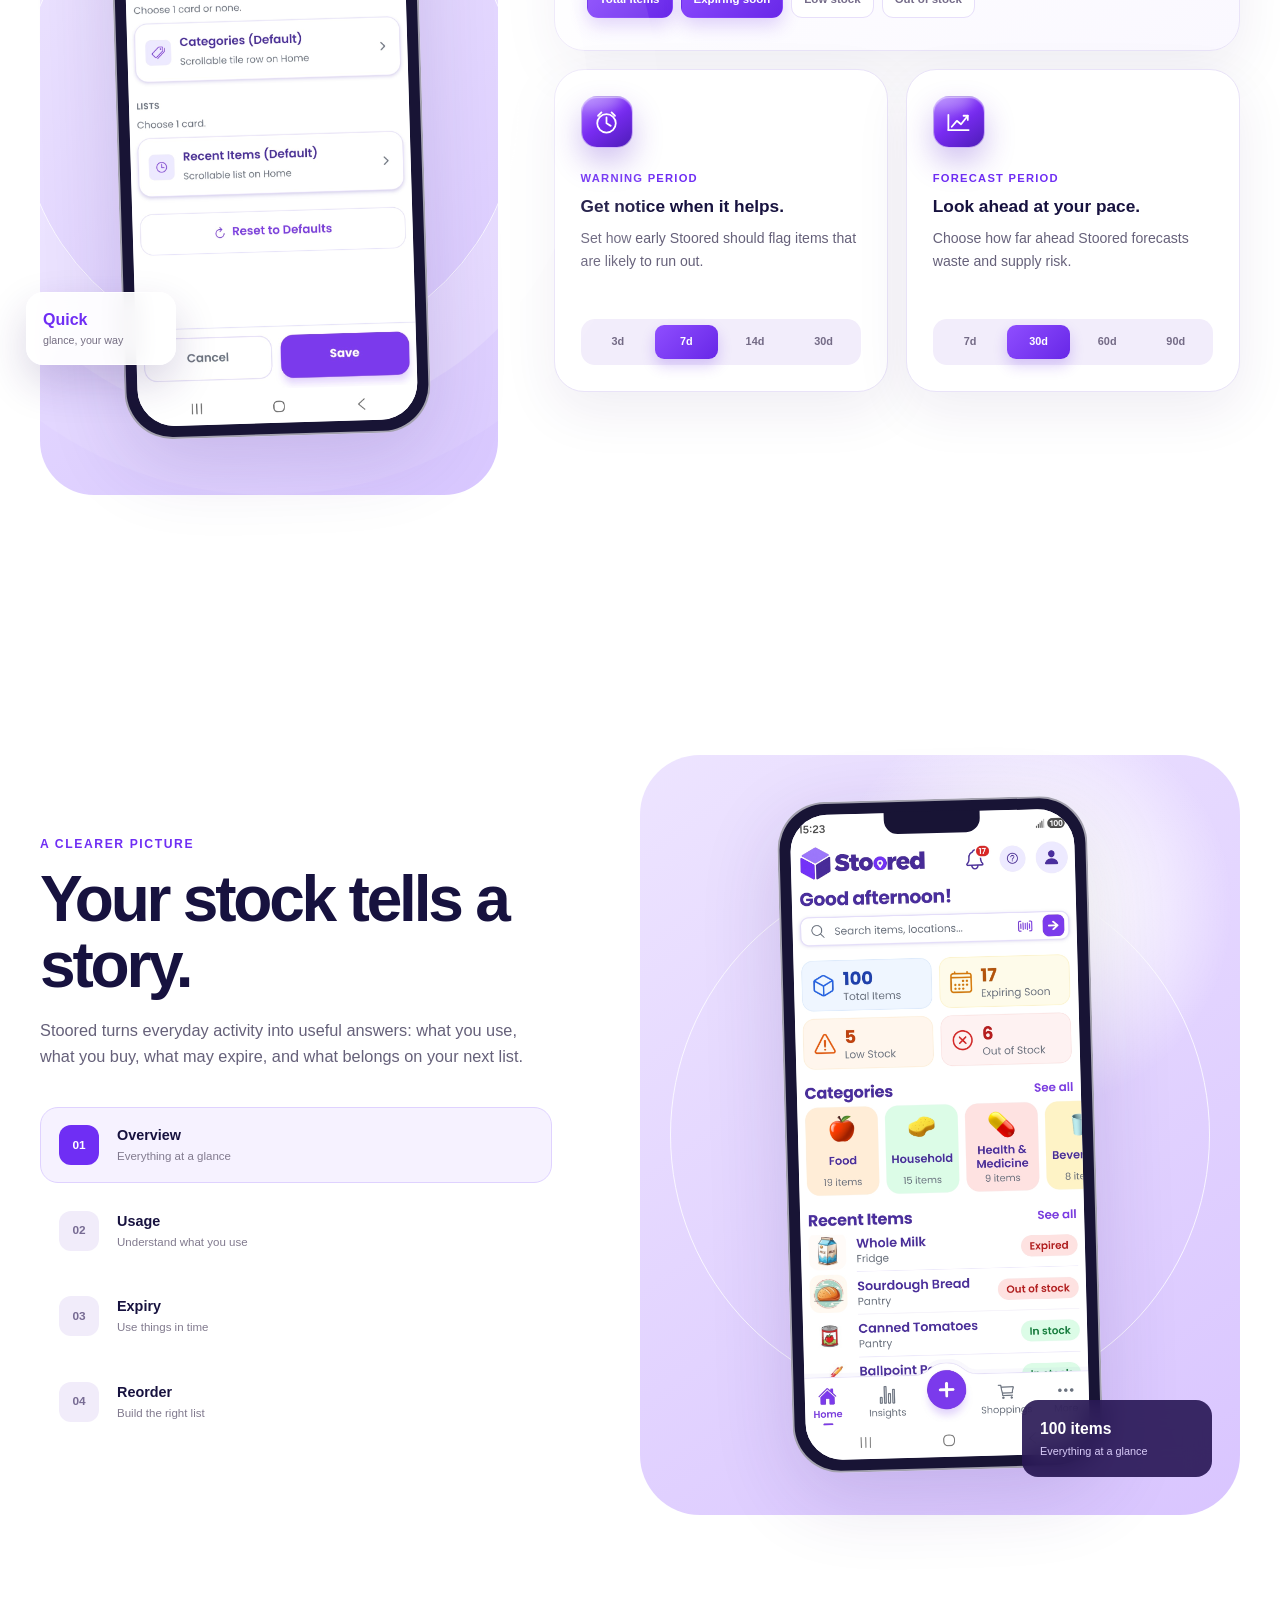
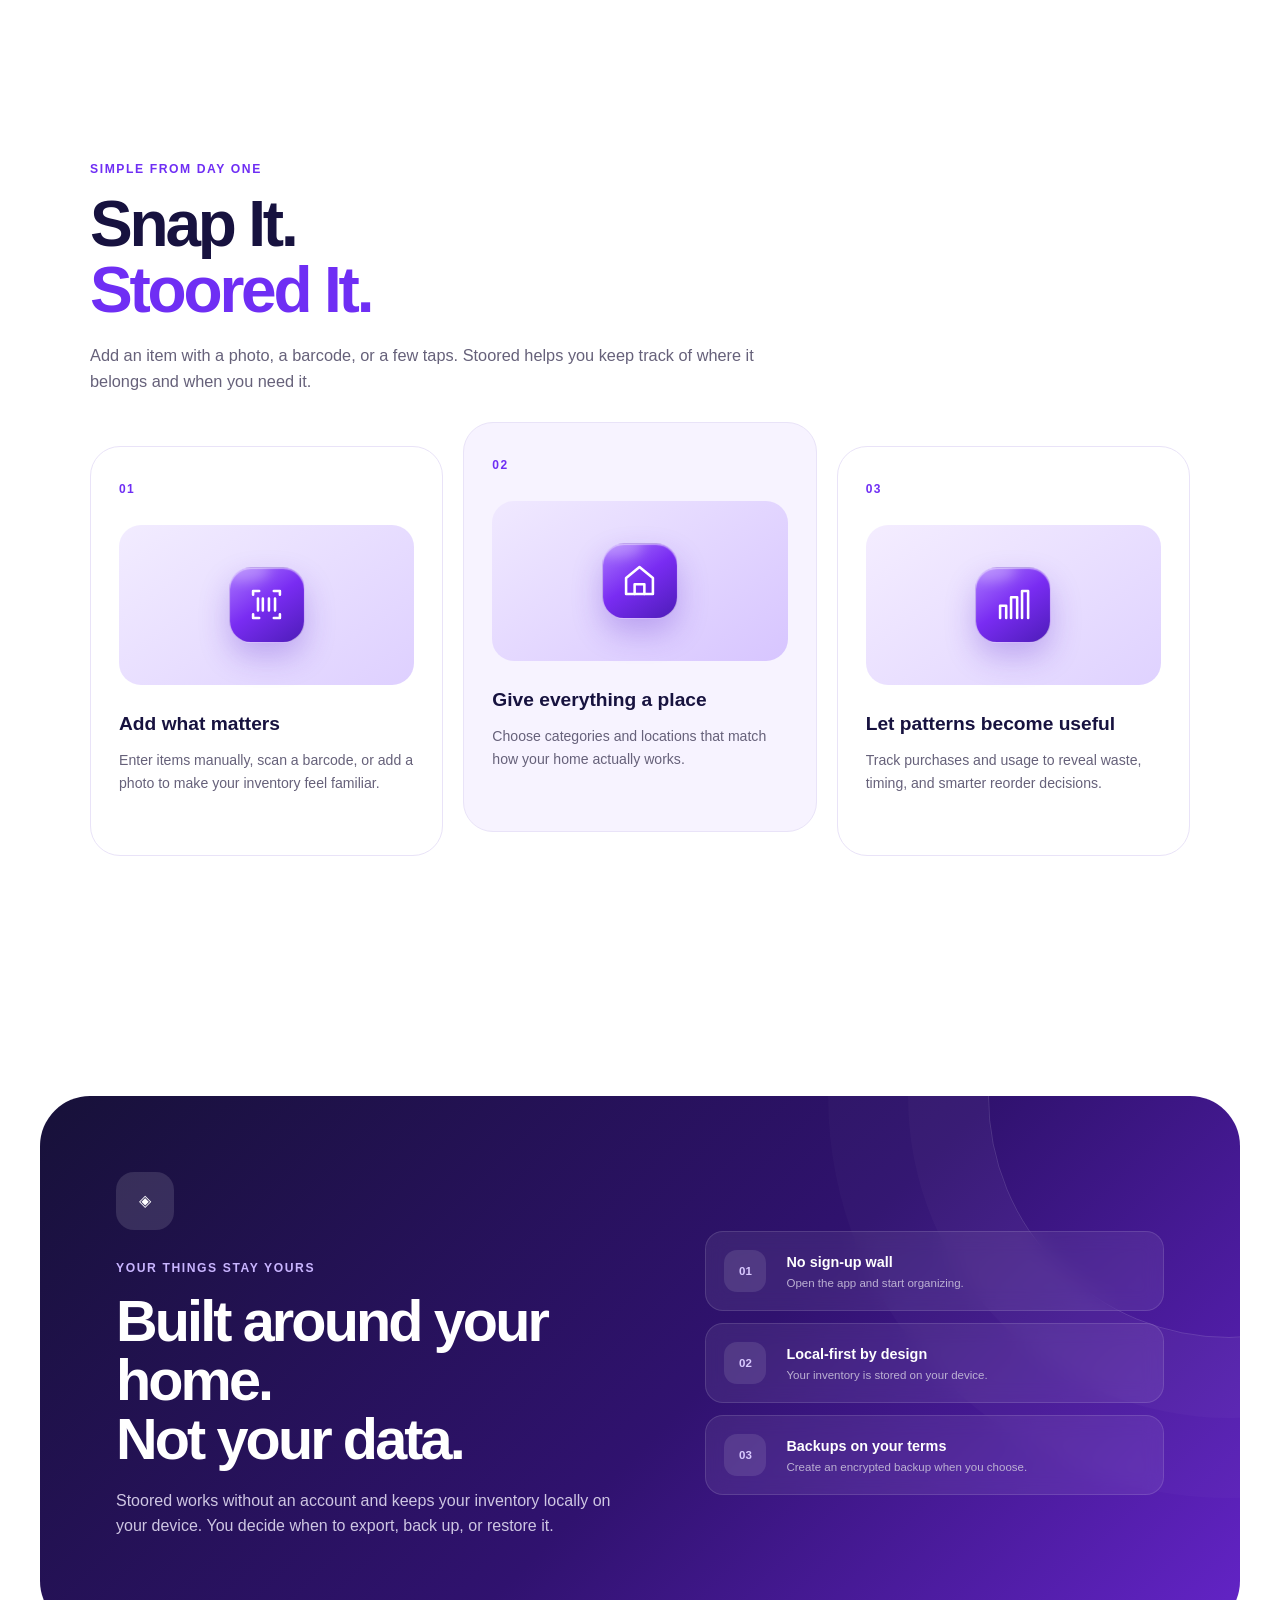
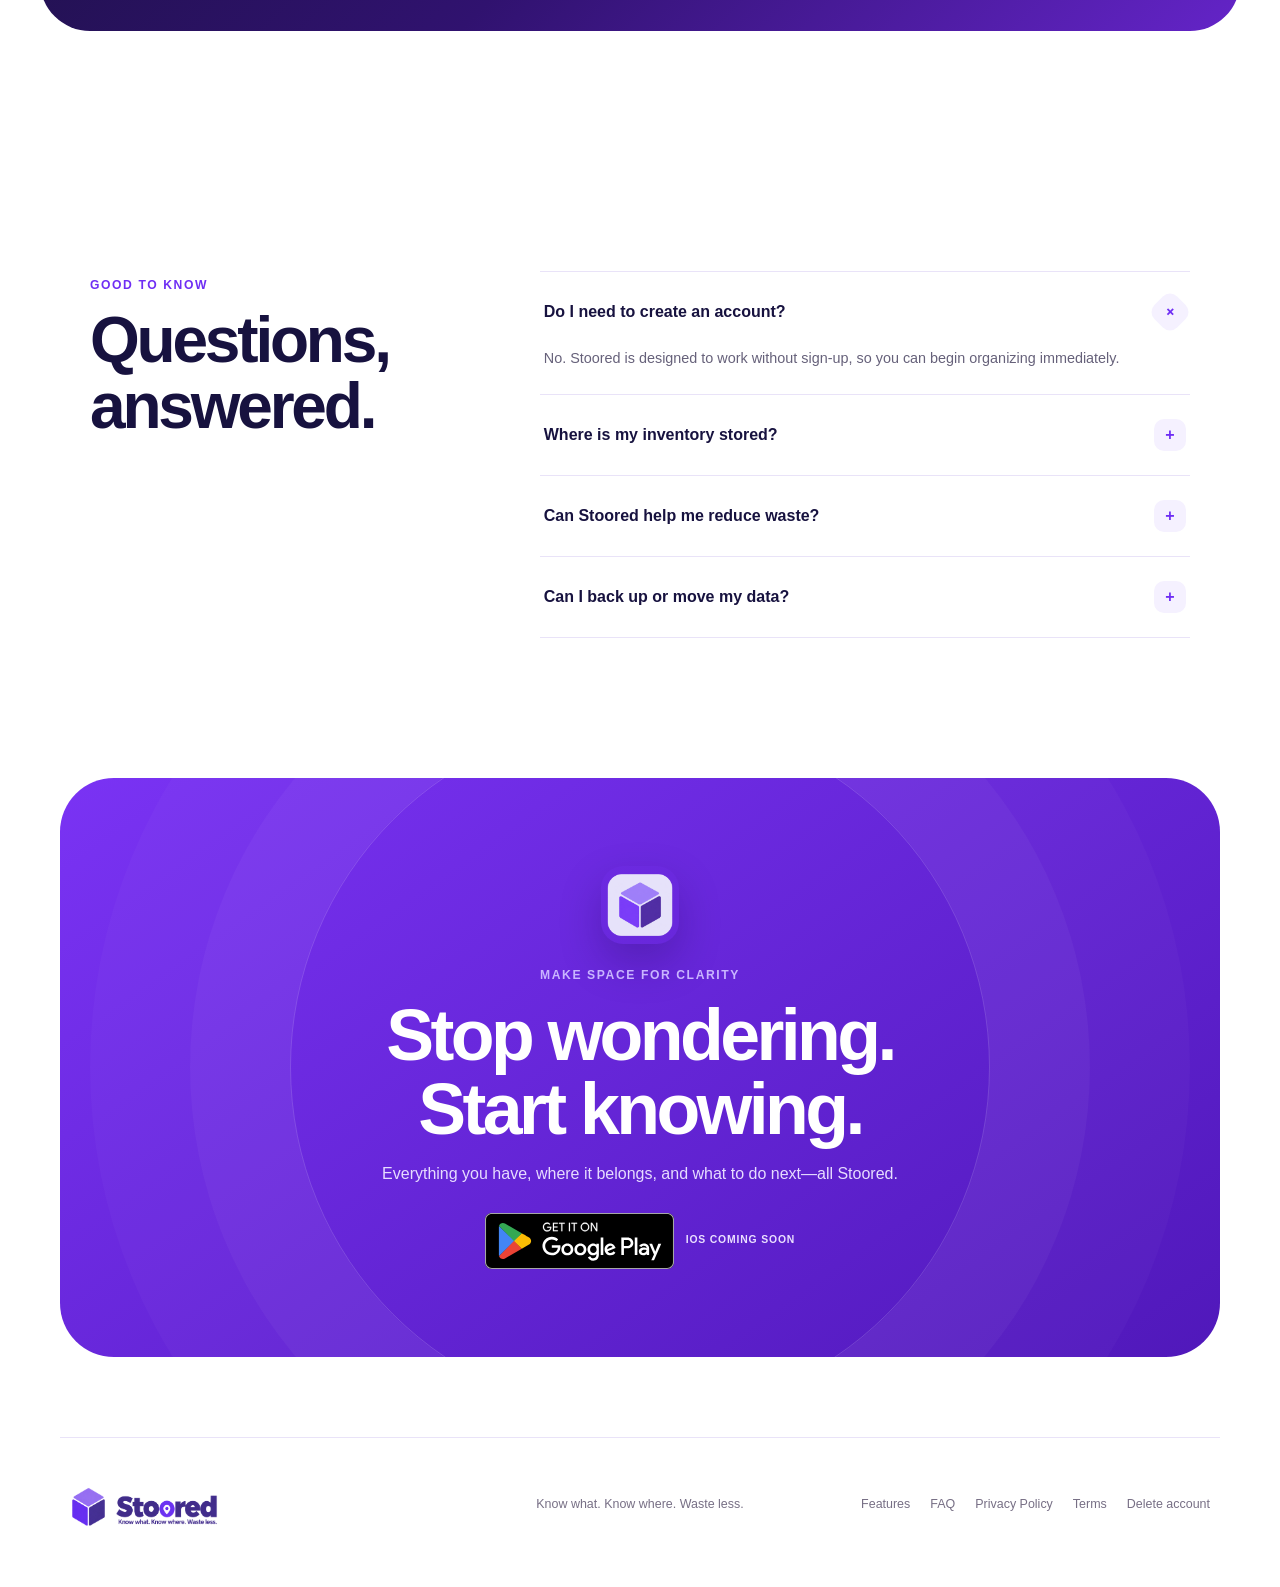
==== commit 22a53013: "Add files via upload" ====
--- a/app/stoored/index.html
+++ b/app/stoored/index.html
@@ -21,7 +21,7 @@
       href="data:image/svg+xml,%3Csvg xmlns='http://www.w3.org/2000/svg' viewBox='0 0 64 64'%3E%3Crect width='64' height='64' rx='16' fill='%23f4f0ff'/%3E%3Cpath d='M32 9 53 21 32 33 11 21Z' fill='%238f67f7'/%3E%3Cpath d='M10 25 29 36v22L10 47Z' fill='%23762cf4'/%3E%3Cpath d='m54 25-19 11v22l19-11Z' fill='%234c279c'/%3E%3C/svg%3E"
     />
     <link rel="apple-touch-icon" href="assets/stoored-icon.png" />
-    <link rel="stylesheet" href="styles.css?v=20261002" />
+    <link rel="stylesheet" href="styles.css?v=20261002c" />
   </head>
   <body>
     <div class="page-shell">
--- a/app/stoored/styles.css
+++ b/app/stoored/styles.css
@@ -57,7 +57,7 @@
 }
 
 .site-header.is-scrolled { top: 10px; box-shadow: 0 16px 52px rgba(43, 26, 91, .18); }
-.brand img { width: 176px; height: 44px; object-fit: contain; object-position: left center; }
+.site-header .brand img { width: 218px; height: 58px; object-fit: cover; object-position: center; }
 .desktop-nav { display: flex; align-items: center; gap: 30px; font-size: .9rem; font-weight: 600; color: #4f4963; }
 .desktop-nav a, .footer-links a { transition: color .2s ease; }
 .desktop-nav a:hover, .footer-links a:hover { color: var(--purple); }
@@ -337,7 +337,7 @@
 @media (max-width: 760px) {
   html { scroll-behavior: auto; }
   .site-header, .site-header.is-scrolled { position: absolute; top: 12px; width: calc(100% - 28px); min-height: 58px; gap: 8px; padding: 7px 8px 7px 12px; border-radius: 18px; background: rgba(255,255,255,.96); }
-  .site-header .brand img { width: 138px; height: 42px; object-fit: cover; object-position: center; }
+  .site-header .brand img { width: clamp(160px, 48vw, 192px); height: clamp(43px, 12.8vw, 51px); }
   .header-cta { padding: 10px 12px; border-radius: 12px; font-size: .73rem; }
   .hero { min-height: auto; gap: 10px; padding: clamp(104px, 28vw, 126px) clamp(16px, 5vw, 38px) clamp(28px, 8vw, 48px); }
   .hero::before { inset: 56% -20vw 0 12%; border-radius: 80px 0 0 0; }
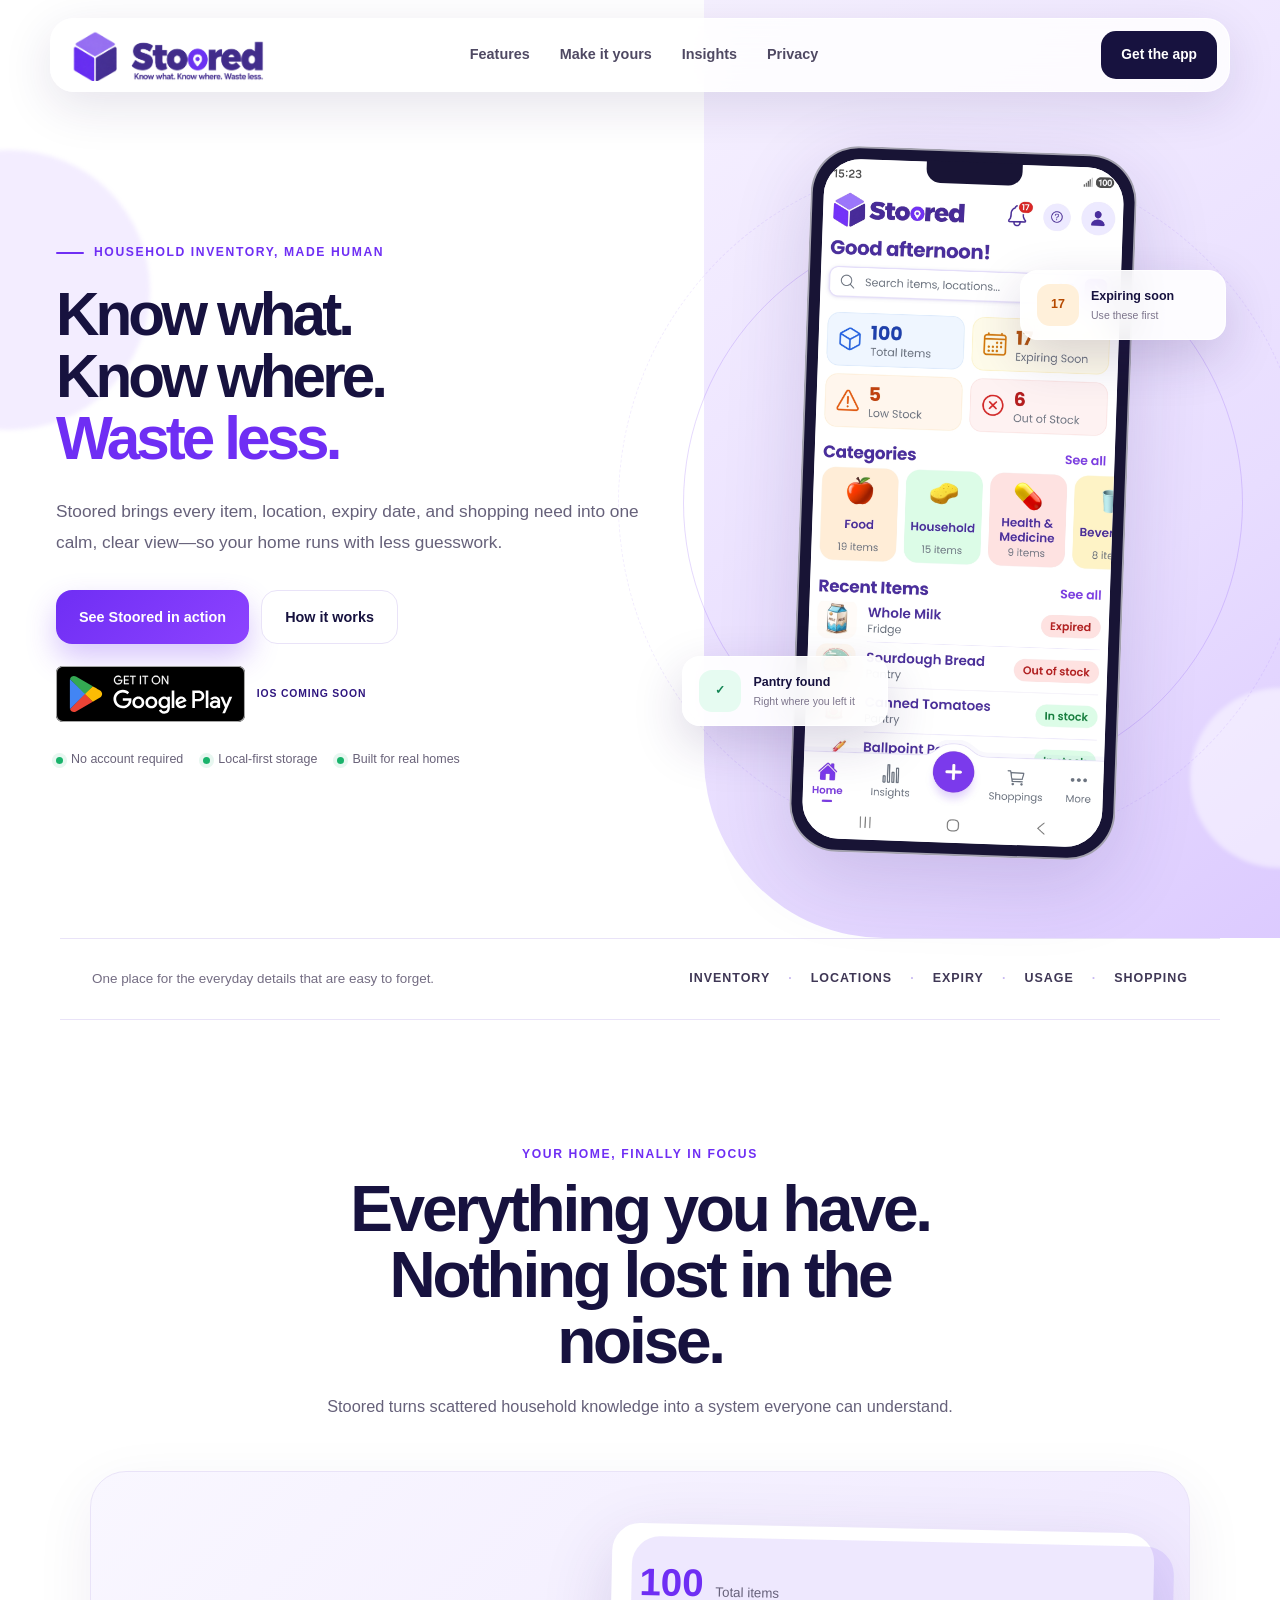
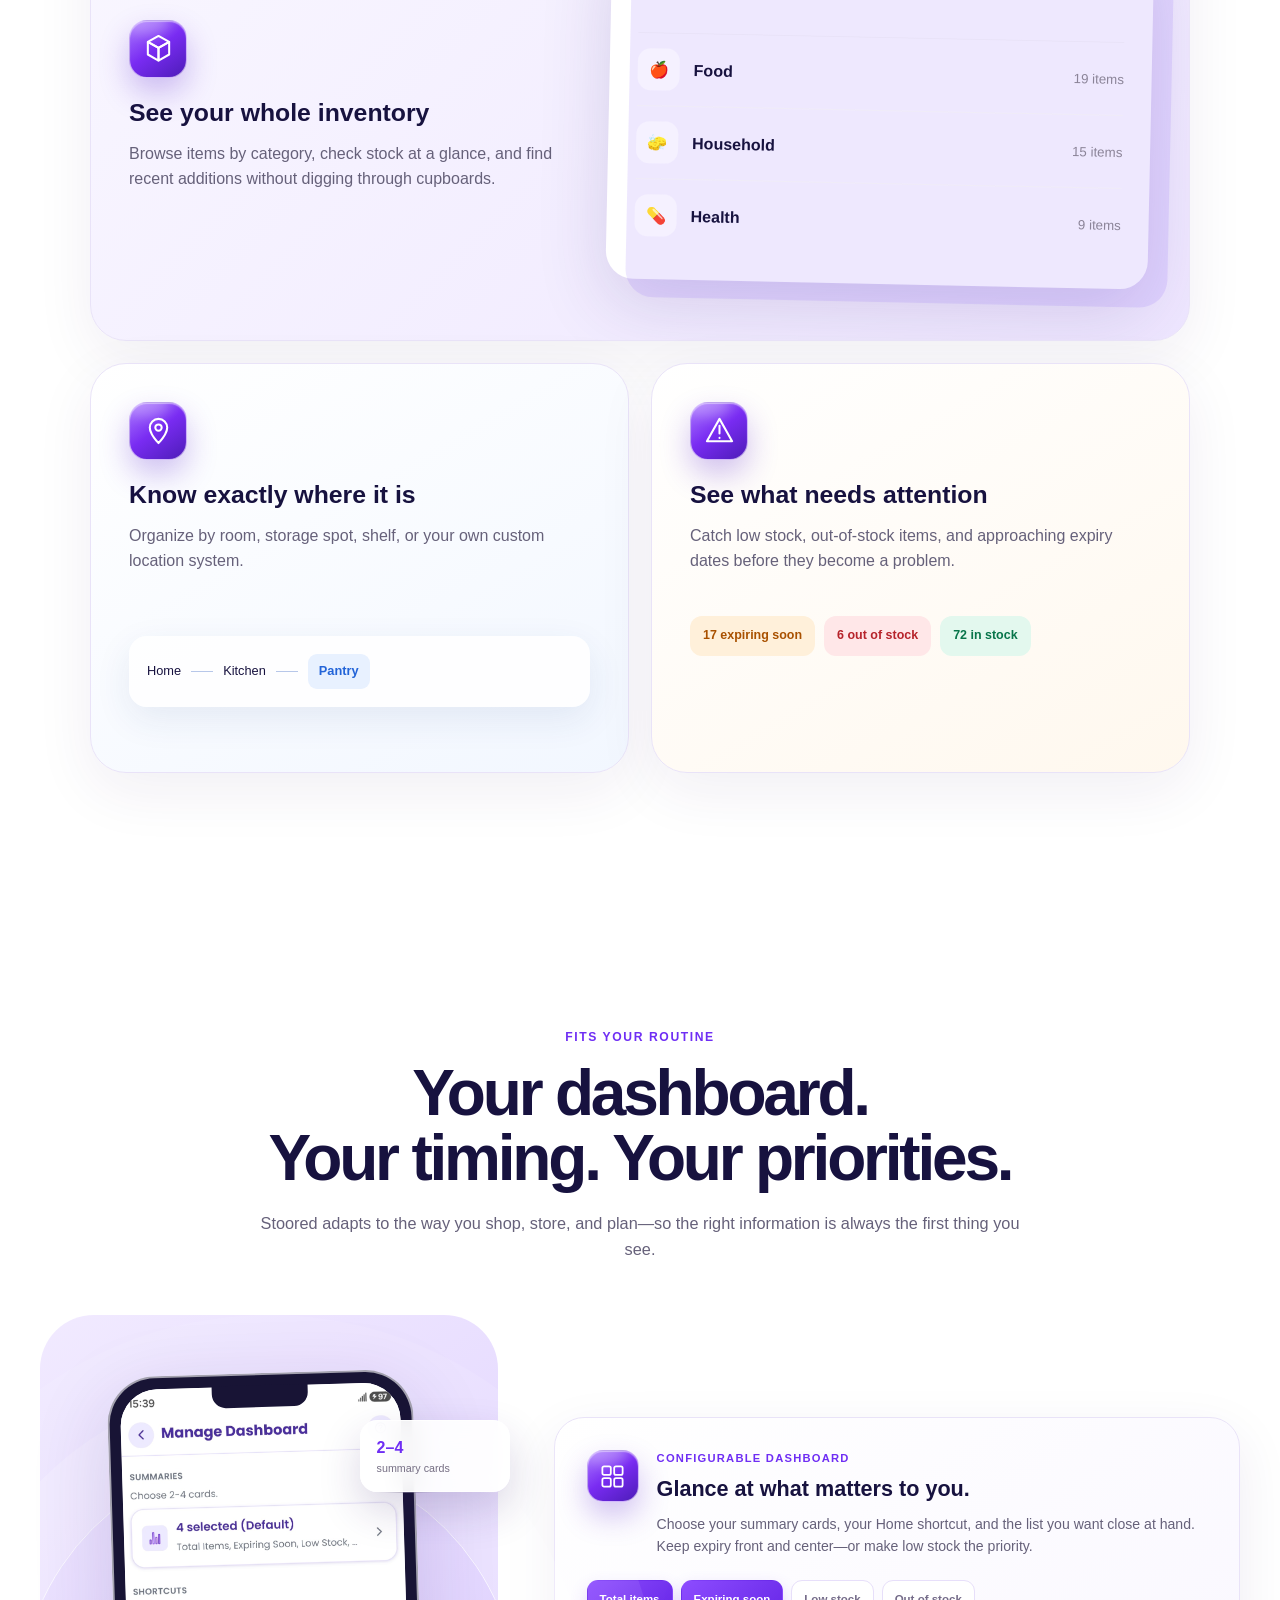
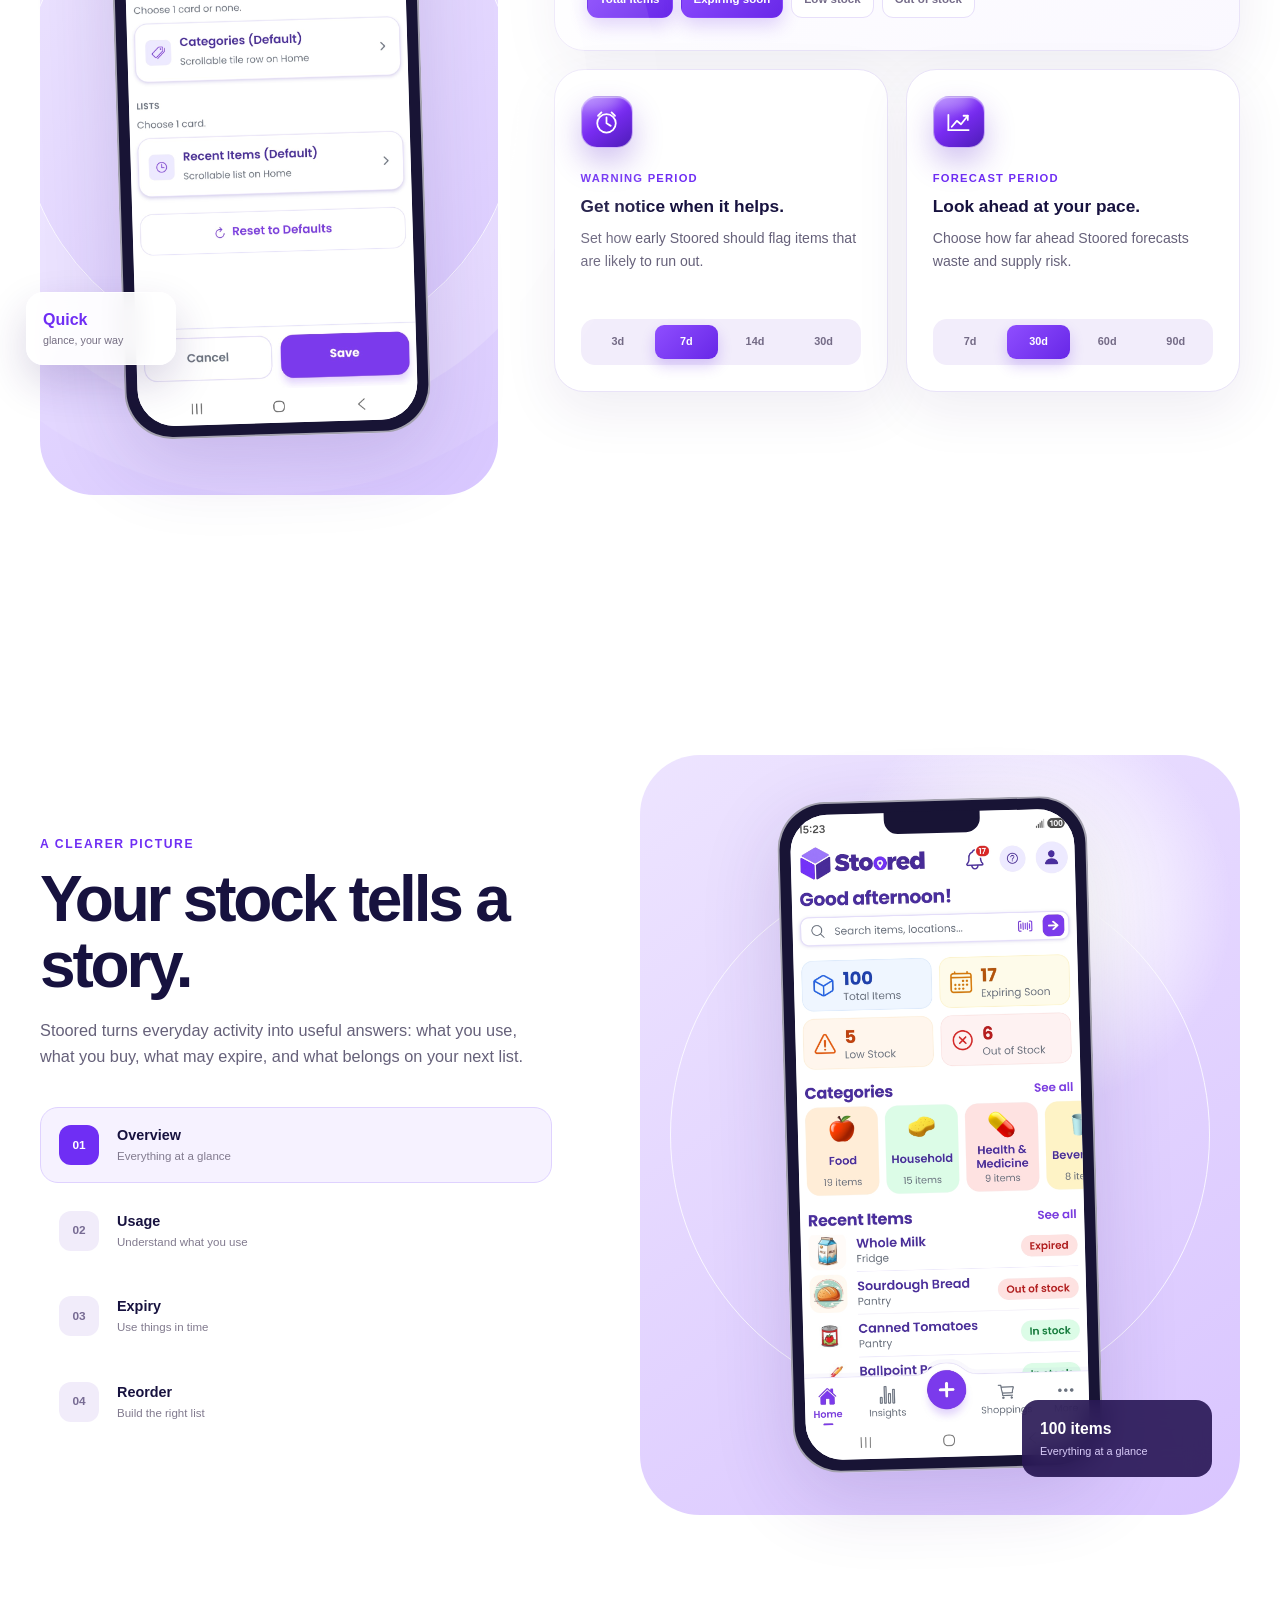
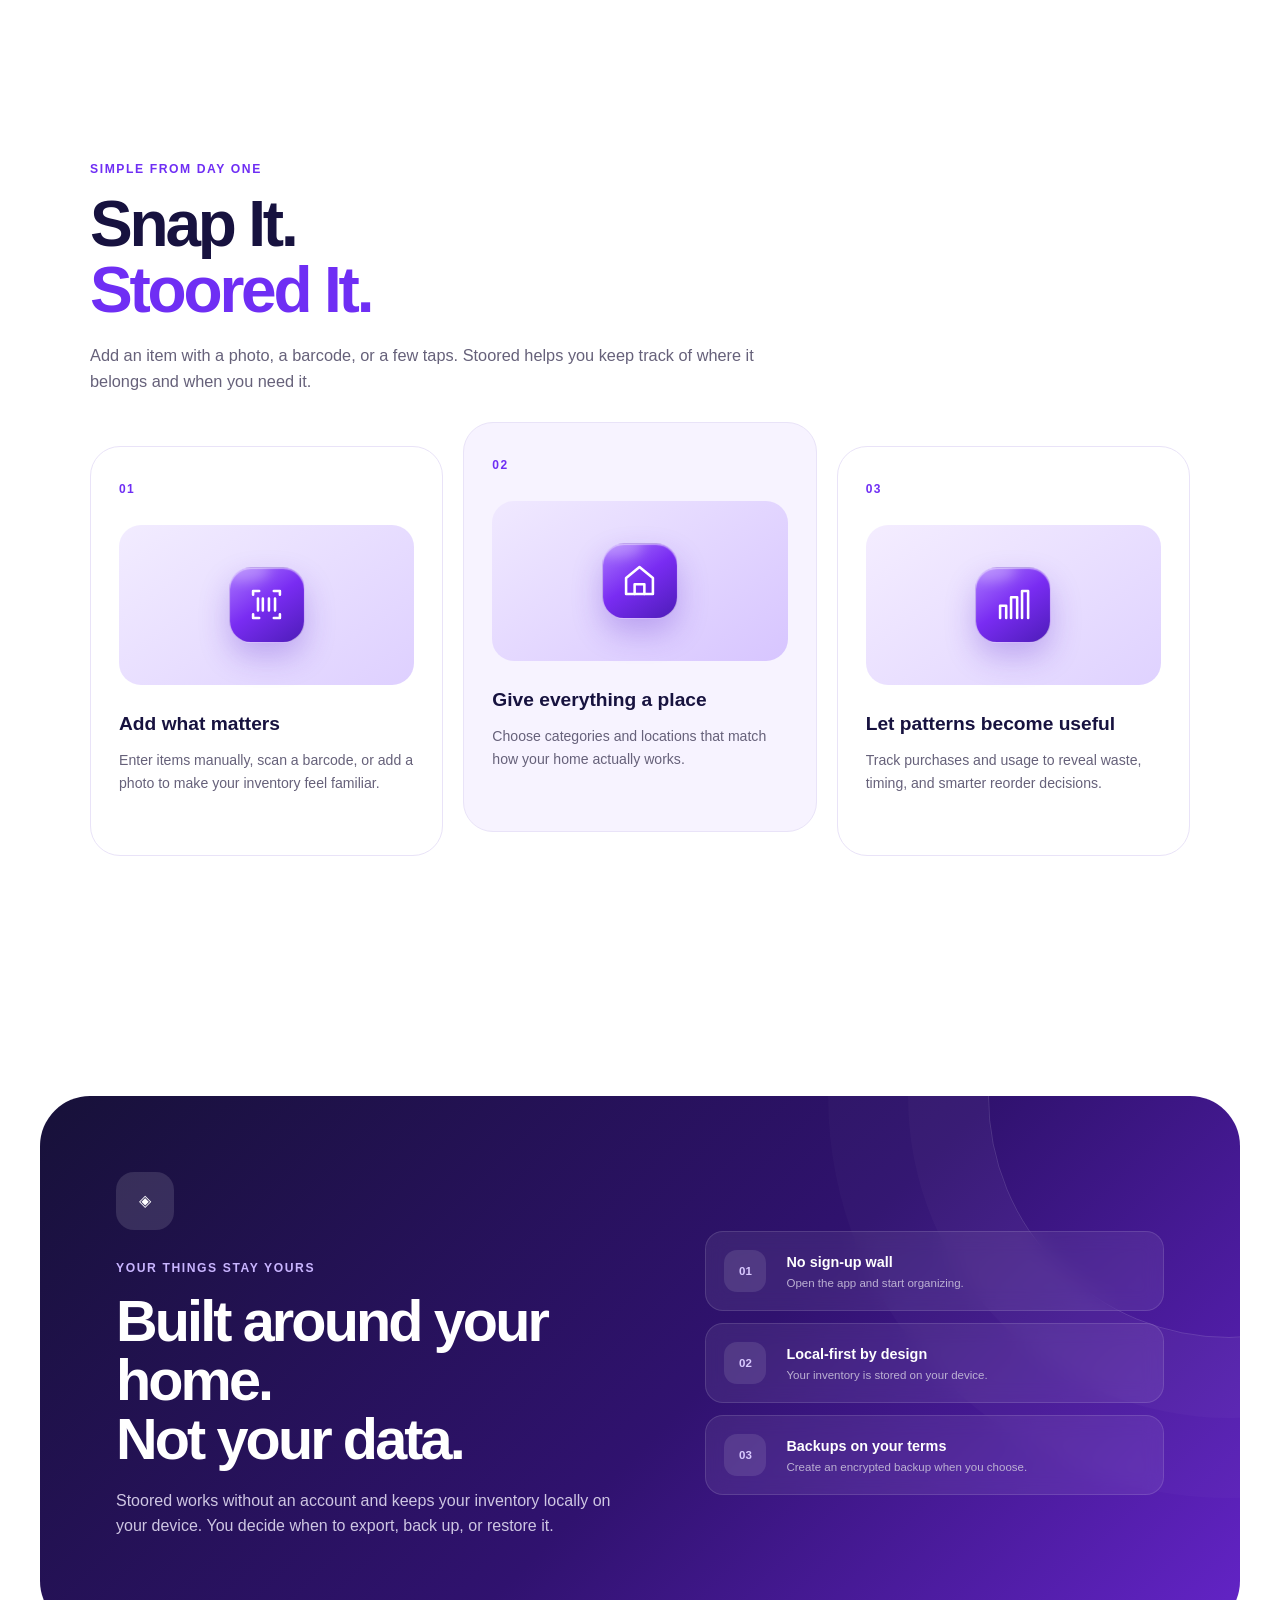
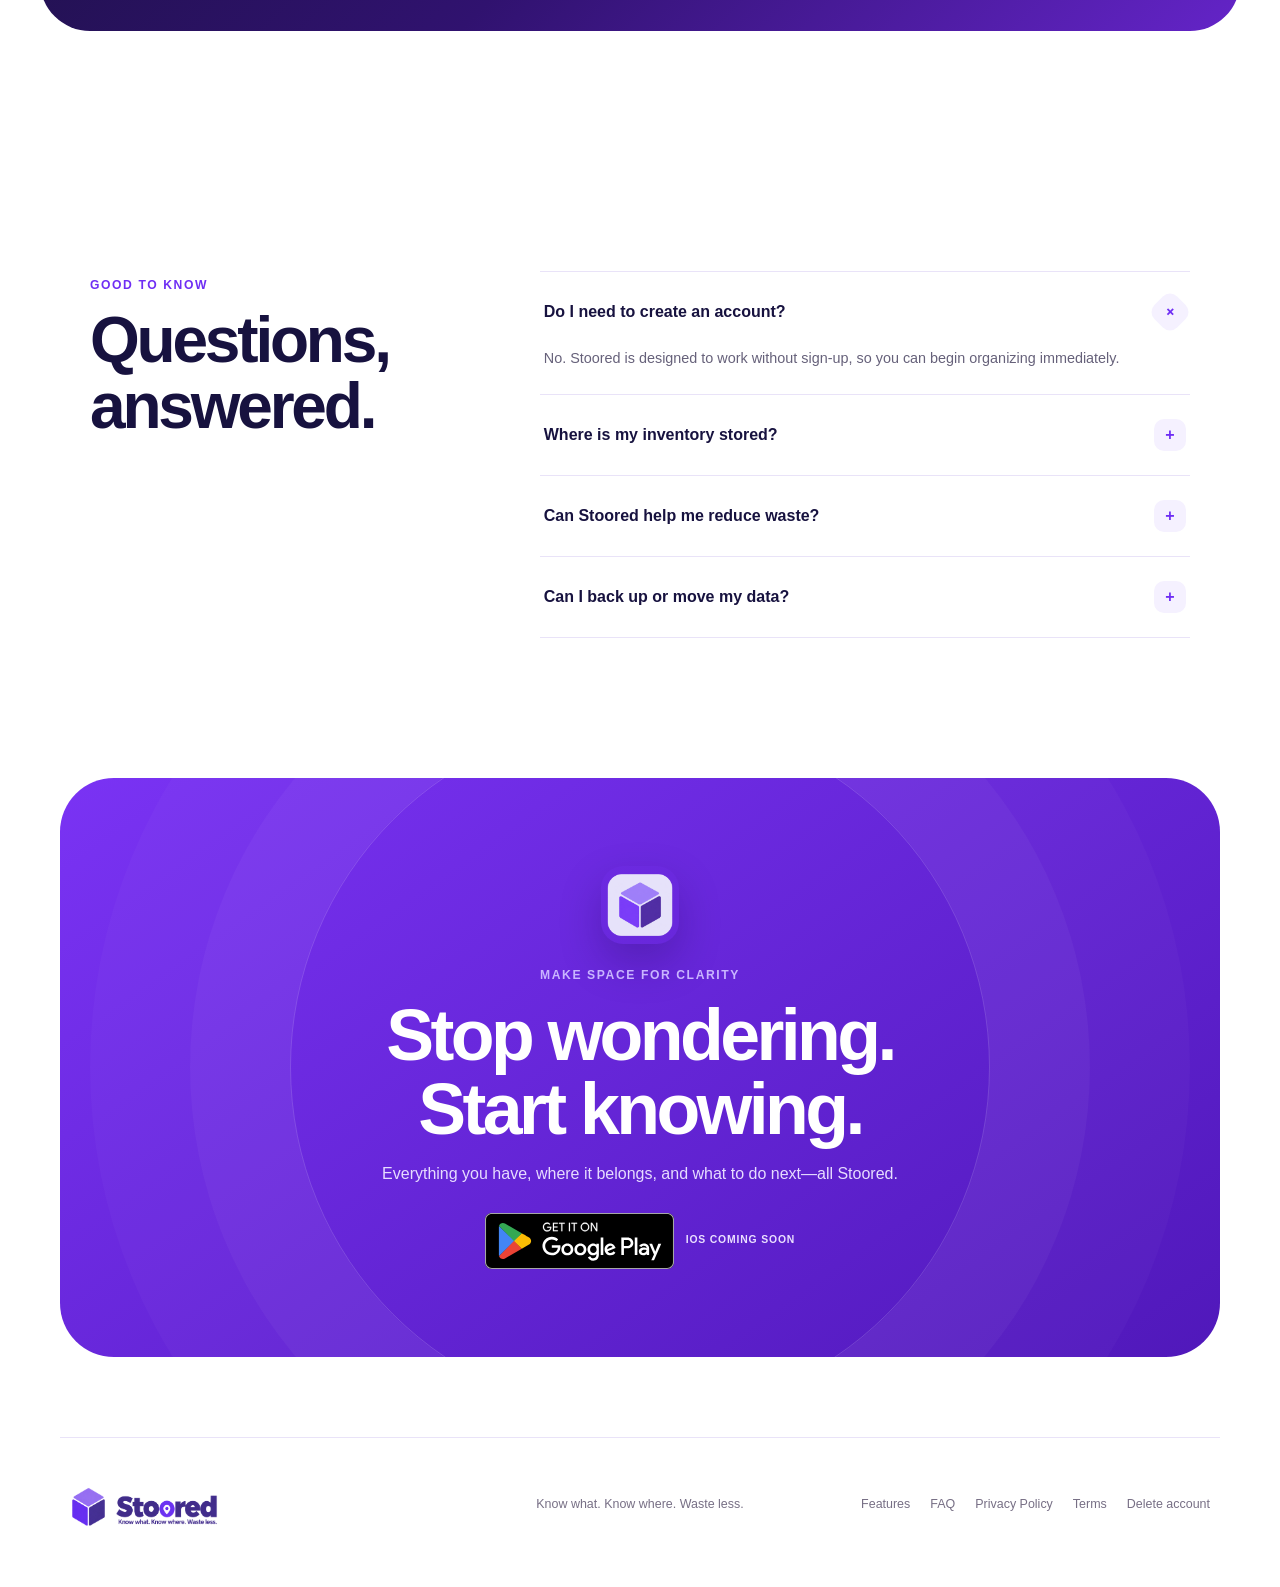
==== commit 9324803c: "Add files via upload" ====
--- a/app/stoored/index.html
+++ b/app/stoored/index.html
@@ -21,7 +21,7 @@
       href="data:image/svg+xml,%3Csvg xmlns='http://www.w3.org/2000/svg' viewBox='0 0 64 64'%3E%3Crect width='64' height='64' rx='16' fill='%23f4f0ff'/%3E%3Cpath d='M32 9 53 21 32 33 11 21Z' fill='%238f67f7'/%3E%3Cpath d='M10 25 29 36v22L10 47Z' fill='%23762cf4'/%3E%3Cpath d='m54 25-19 11v22l19-11Z' fill='%234c279c'/%3E%3C/svg%3E"
     />
     <link rel="apple-touch-icon" href="assets/stoored-icon.png" />
-    <link rel="stylesheet" href="styles.css?v=20261002c" />
+    <link rel="stylesheet" href="styles.css?v=20261002d" />
   </head>
   <body>
     <div class="page-shell">
--- a/app/stoored/styles.css
+++ b/app/stoored/styles.css
@@ -57,7 +57,7 @@
 }
 
 .site-header.is-scrolled { top: 10px; box-shadow: 0 16px 52px rgba(43, 26, 91, .18); }
-.site-header .brand img { width: 218px; height: 58px; object-fit: cover; object-position: center; }
+.site-header .brand img { width: 196px; height: 52px; object-fit: cover; object-position: center; }
 .desktop-nav { display: flex; align-items: center; gap: 30px; font-size: .9rem; font-weight: 600; color: #4f4963; }
 .desktop-nav a, .footer-links a { transition: color .2s ease; }
 .desktop-nav a:hover, .footer-links a:hover { color: var(--purple); }
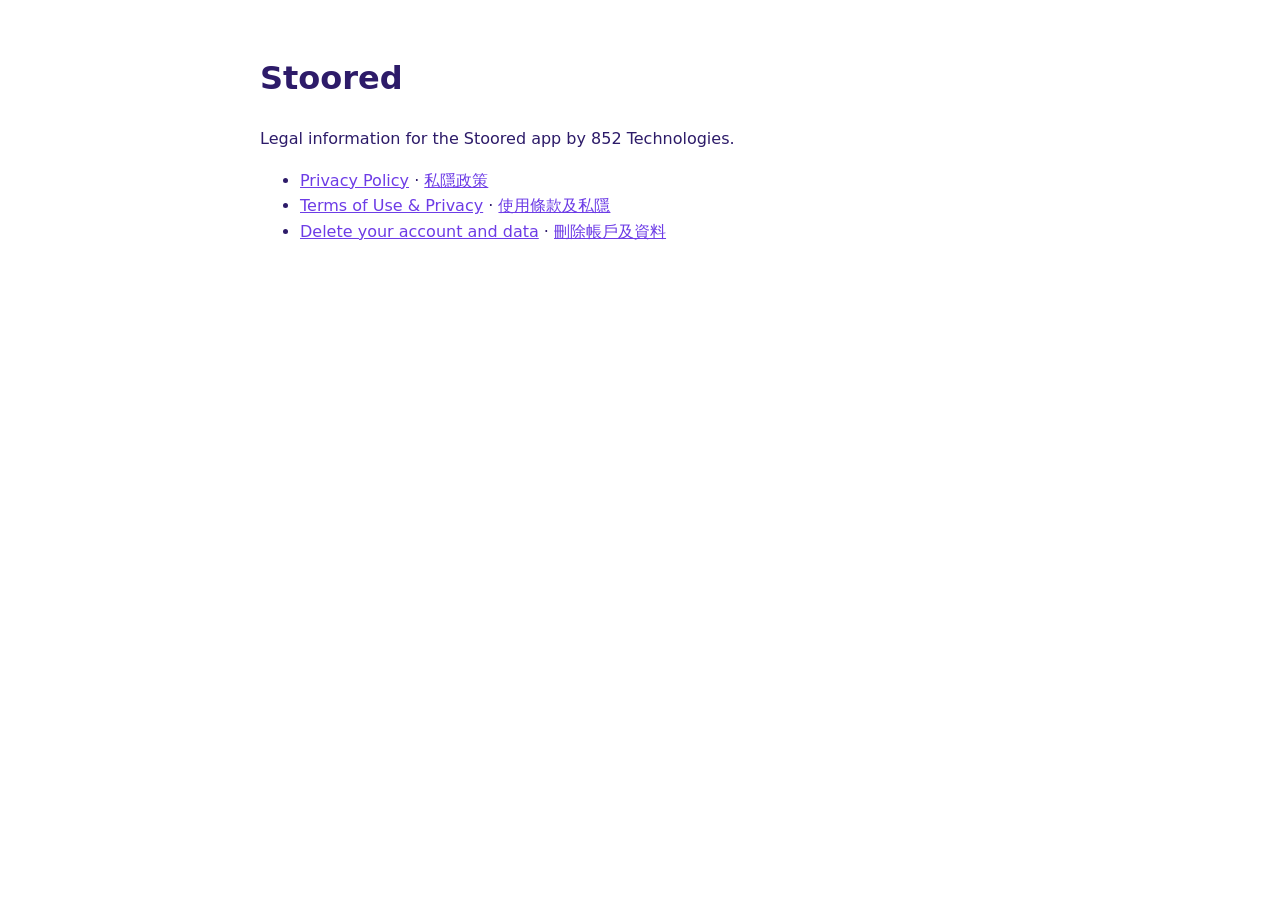
==== commit ae69e568: "Stoored privacy policy: Expo app updates and EAS Observe performance/crash reports, GitHub icon down" ====
--- a/app/stoored/index.html
+++ b/app/stoored/index.html
@@ -1,377 +1,11 @@
 <!doctype html>
-<html lang="en">
-  <head>
-    <meta charset="UTF-8" />
-    <meta name="viewport" content="width=device-width, initial-scale=1" />
-    <meta name="theme-color" content="#6f2ef4" />
-    <meta
-      name="description"
-      content="Stoored keeps your household inventory organized, visible, and ready when you need it."
-    />
-    <title>Stoored — Know what. Know where. Waste less.</title>
-    <link rel="preconnect" href="https://fonts.googleapis.com" />
-    <link rel="preconnect" href="https://fonts.gstatic.com" crossorigin />
-    <link
-      href="https://fonts.googleapis.com/css2?family=Poppins:wght@400;500;600;700;800&display=swap"
-      rel="stylesheet"
-    />
-    <link
-      rel="icon"
-      type="image/svg+xml"
-      href="data:image/svg+xml,%3Csvg xmlns='http://www.w3.org/2000/svg' viewBox='0 0 64 64'%3E%3Crect width='64' height='64' rx='16' fill='%23f4f0ff'/%3E%3Cpath d='M32 9 53 21 32 33 11 21Z' fill='%238f67f7'/%3E%3Cpath d='M10 25 29 36v22L10 47Z' fill='%23762cf4'/%3E%3Cpath d='m54 25-19 11v22l19-11Z' fill='%234c279c'/%3E%3C/svg%3E"
-    />
-    <link rel="apple-touch-icon" href="assets/stoored-icon.png" />
-    <link rel="stylesheet" href="styles.css?v=20261002d" />
-  </head>
-  <body>
-    <div class="page-shell">
-      <header class="site-header" data-header>
-        <a class="brand" href="#top" aria-label="Stoored home">
-          <img src="assets/stoored-logo.png" alt="Stoored" />
-        </a>
-        <nav class="desktop-nav" aria-label="Primary navigation">
-          <a href="#features">Features</a>
-          <a href="#personalize">Make it yours</a>
-          <a href="#insights">Insights</a>
-          <a href="#privacy">Privacy</a>
-        </nav>
-        <a class="header-cta" href="#download">Get the app</a>
-      </header>
-
-      <main id="top">
-        <section class="hero" aria-labelledby="hero-title">
-          <div class="hero-glow hero-glow-a"></div>
-          <div class="hero-glow hero-glow-b"></div>
-          <div class="hero-copy">
-            <div class="eyebrow"><span></span> Household inventory, made human</div>
-            <h1 id="hero-title"><span>Know what.</span><span>Know where.</span><span class="hero-accent">Waste less.</span></h1>
-            <p>
-              Stoored brings every item, location, expiry date, and shopping need
-              into one calm, clear view—so your home runs with less guesswork.
-            </p>
-            <div class="hero-actions">
-              <a class="button button-primary" href="#experience">See Stoored in action</a>
-              <a class="button button-ghost" href="#how-it-works">How it works</a>
-            </div>
-            <div class="store-downloads" aria-label="Download Stoored">
-              <!-- Replace this URL with the live Google Play listing. -->
-              <a class="store-badge store-badge-google" href="https://play.google.com/store/apps/details?id=YOUR_APP_ID" target="_blank" rel="noreferrer" aria-label="Get Stoored on Google Play"><img src="assets/google-play-badge.svg" alt="Get it on Google Play" /></a>
-              <span class="coming-soon">iOS coming soon</span>
-              <!-- At iOS launch, add assets/app-store-badge.svg before the Google Play badge and link it to the live App Store listing. -->
-            </div>
-            <div class="trust-row" aria-label="Stoored highlights">
-              <span><i></i>No account required</span>
-              <span><i></i>Local-first storage</span>
-              <span><i></i>Built for real homes</span>
-            </div>
-          </div>
-
-          <div class="hero-visual" aria-label="Stoored app home screen preview">
-            <div class="orbit orbit-one"></div>
-            <div class="orbit orbit-two"></div>
-            <div class="phone phone-hero">
-              <div class="phone-screen">
-                <img src="assets/screen-home.jpg" alt="Stoored home dashboard showing inventory, expiry, and stock status" />
-              </div>
-            </div>
-            <div class="float-card float-card-top">
-              <span class="float-icon float-icon-orange">17</span>
-              <div><b>Expiring soon</b><small>Use these first</small></div>
-            </div>
-            <div class="float-card float-card-bottom">
-              <span class="float-icon float-icon-green">✓</span>
-              <div><b>Pantry found</b><small>Right where you left it</small></div>
-            </div>
-          </div>
-        </section>
-
-        <section class="proof-strip" aria-label="What Stoored helps you manage">
-          <p>One place for the everyday details that are easy to forget.</p>
-          <div class="proof-items">
-            <span>Inventory</span><b>·</b><span>Locations</span><b>·</b><span>Expiry</span><b>·</b><span>Usage</span><b>·</b><span>Shopping</span>
-          </div>
-        </section>
-
-        <section class="section features" id="features" aria-labelledby="features-title">
-          <div class="section-heading section-heading-centered">
-            <span class="kicker">Your home, finally in focus</span>
-            <h2 id="features-title">Everything you have.<br />Nothing lost in the noise.</h2>
-            <p>Stoored turns scattered household knowledge into a system everyone can understand.</p>
-          </div>
-
-          <div class="feature-grid">
-            <article class="feature-card feature-card-wide inventory-card">
-              <div class="feature-copy">
-                <div class="rich-icon" aria-hidden="true">
-                  <svg viewBox="0 0 32 32"><path d="m16 3 11 6.2-11 6.2L5 9.2 16 3Z"/><path d="m5 9.2 11 6.2v13L5 22.2v-13Z"/><path d="m27 9.2-11 6.2v13l11-6.2v-13Z"/></svg>
-                </div>
-                <h3>See your whole inventory</h3>
-                <p>Browse items by category, check stock at a glance, and find recent additions without digging through cupboards.</p>
-              </div>
-              <div class="mini-inventory" aria-hidden="true">
-                <div class="mini-summary"><span>100</span><small>Total items</small></div>
-                <div class="mini-row"><span class="emoji">🍎</span><b>Food</b><small>19 items</small></div>
-                <div class="mini-row"><span class="emoji">🧽</span><b>Household</b><small>15 items</small></div>
-                <div class="mini-row"><span class="emoji">💊</span><b>Health</b><small>9 items</small></div>
-              </div>
-            </article>
-
-            <article class="feature-card locate-card">
-              <div class="rich-icon" aria-hidden="true">
-                <svg viewBox="0 0 32 32"><path d="M25 13c0 7-9 16-9 16S7 20 7 13a9 9 0 1 1 18 0Z"/><circle cx="16" cy="13" r="3.3"/></svg>
-              </div>
-              <h3>Know exactly where it is</h3>
-              <p>Organize by room, storage spot, shelf, or your own custom location system.</p>
-              <div class="location-path" aria-hidden="true">
-                <span>Home</span><i></i><span>Kitchen</span><i></i><strong>Pantry</strong>
-              </div>
-            </article>
-
-            <article class="feature-card attention-card">
-              <div class="rich-icon" aria-hidden="true">
-                <svg viewBox="0 0 32 32"><path d="M16 4 29 27H3L16 4Z"/><path d="M16 11v8"/><path d="M16 23.5v.2"/></svg>
-              </div>
-              <h3>See what needs attention</h3>
-              <p>Catch low stock, out-of-stock items, and approaching expiry dates before they become a problem.</p>
-              <div class="status-stack" aria-hidden="true">
-                <span class="status amber">17 expiring soon</span>
-                <span class="status red">6 out of stock</span>
-                <span class="status green">72 in stock</span>
-              </div>
-            </article>
-          </div>
-        </section>
-
-        <section class="section personalization" id="personalize" aria-labelledby="personalize-title">
-          <div class="section-heading section-heading-centered">
-            <span class="kicker">Fits your routine</span>
-            <h2 id="personalize-title">Your dashboard.<br />Your timing. Your priorities.</h2>
-            <p>Stoored adapts to the way you shop, store, and plan—so the right information is always the first thing you see.</p>
-          </div>
-
-          <div class="personalization-layout">
-            <div class="dashboard-showcase">
-              <div class="showcase-glow"></div>
-              <div class="phone phone-dashboard">
-                <div class="phone-screen">
-                  <img src="assets/screen-dashboard.jpg" alt="Stoored Manage Dashboard screen with configurable summaries, shortcuts, and lists" />
-                </div>
-              </div>
-              <div class="dashboard-badge dashboard-badge-top"><b>2–4</b><span>summary cards</span></div>
-              <div class="dashboard-badge dashboard-badge-bottom"><b>Quick</b><span>glance, your way</span></div>
-            </div>
-
-            <div class="personalization-cards">
-              <article class="personalization-card dashboard-card">
-                <div class="rich-icon rich-icon-small" aria-hidden="true">
-                  <svg viewBox="0 0 32 32"><rect x="4" y="4" width="10" height="10" rx="2"/><rect x="18" y="4" width="10" height="10" rx="2"/><rect x="4" y="18" width="10" height="10" rx="2"/><rect x="18" y="18" width="10" height="10" rx="2"/></svg>
-                </div>
-                <div>
-                  <span class="card-label">Configurable dashboard</span>
-                  <h3>Glance at what matters to you.</h3>
-                  <p>Choose your summary cards, your Home shortcut, and the list you want close at hand. Keep expiry front and center—or make low stock the priority.</p>
-                </div>
-                <div class="dashboard-options" aria-label="Example dashboard card choices">
-                  <span class="option-chip is-chosen">Total items</span>
-                  <span class="option-chip is-chosen">Expiring soon</span>
-                  <span class="option-chip">Low stock</span>
-                  <span class="option-chip">Out of stock</span>
-                </div>
-              </article>
-
-              <div class="period-grid">
-                <article class="personalization-card period-card">
-                  <div class="rich-icon rich-icon-small" aria-hidden="true">
-                    <svg viewBox="0 0 32 32"><circle cx="16" cy="17" r="11"/><path d="M16 10v7l5 3"/><path d="M10 4 6 8M22 4l4 4"/></svg>
-                  </div>
-                  <span class="card-label">Warning period</span>
-                  <h3>Get notice when it helps.</h3>
-                  <p>Set how early Stoored should flag items that are likely to run out.</p>
-                  <div class="period-pills" aria-hidden="true"><span>3d</span><span class="is-selected">7d</span><span>14d</span><span>30d</span></div>
-                </article>
-
-                <article class="personalization-card period-card">
-                  <div class="rich-icon rich-icon-small" aria-hidden="true">
-                    <svg viewBox="0 0 32 32"><path d="M4 25V7"/><path d="M4 25h24"/><path d="m8 21 6-7 5 4 8-10"/><path d="M22 8h5v5"/></svg>
-                  </div>
-                  <span class="card-label">Forecast period</span>
-                  <h3>Look ahead at your pace.</h3>
-                  <p>Choose how far ahead Stoored forecasts waste and supply risk.</p>
-                  <div class="period-pills" aria-hidden="true"><span>7d</span><span class="is-selected">30d</span><span>60d</span><span>90d</span></div>
-                </article>
-              </div>
-            </div>
-          </div>
-        </section>
-
-        <section class="section experience" id="experience" aria-labelledby="experience-title">
-          <div class="experience-copy">
-            <span class="kicker">A clearer picture</span>
-            <h2 id="experience-title">Your stock tells a story.</h2>
-            <p>
-              Stoored turns everyday activity into useful answers: what you use,
-              what you buy, what may expire, and what belongs on your next list.
-            </p>
-
-            <div class="screen-tabs" role="tablist" aria-label="Choose a Stoored app preview">
-              <button class="screen-tab is-active" type="button" role="tab" aria-selected="true" data-screen="home">
-                <span>01</span><b>Overview</b><small>Everything at a glance</small>
-              </button>
-              <button class="screen-tab" type="button" role="tab" aria-selected="false" data-screen="usage">
-                <span>02</span><b>Usage</b><small>Understand what you use</small>
-              </button>
-              <button class="screen-tab" type="button" role="tab" aria-selected="false" data-screen="expiry">
-                <span>03</span><b>Expiry</b><small>Use things in time</small>
-              </button>
-              <button class="screen-tab" type="button" role="tab" aria-selected="false" data-screen="reorder">
-                <span>04</span><b>Reorder</b><small>Build the right list</small>
-              </button>
-            </div>
-          </div>
-
-          <div class="experience-stage" id="insights">
-            <div class="stage-ring"></div>
-            <div class="phone phone-stage">
-              <div class="phone-screen">
-                <img
-                  class="experience-screen is-active"
-                  src="assets/screen-home.jpg"
-                  alt="Stoored overview screen"
-                  data-screen-image="home"
-                />
-                <img
-                  class="experience-screen"
-                  src="assets/screen-usage.jpg"
-                  alt="Stoored consumption records screen"
-                  data-screen-image="usage"
-                  loading="eager"
-                />
-                <img
-                  class="experience-screen"
-                  src="assets/screen-expiry.jpg"
-                  alt="Stoored expiring products screen"
-                  data-screen-image="expiry"
-                  loading="eager"
-                />
-                <img
-                  class="experience-screen"
-                  src="assets/screen-reorder.jpg"
-                  alt="Stoored reorder advice screen"
-                  data-screen-image="reorder"
-                  loading="eager"
-                />
-              </div>
-            </div>
-            <div class="stage-caption" aria-live="polite">
-              <span id="stage-count">100 items</span>
-              <small id="stage-label">Everything at a glance</small>
-            </div>
-          </div>
-        </section>
-
-        <section class="section how-it-works" id="how-it-works" aria-labelledby="how-title">
-          <div class="section-heading">
-            <span class="kicker">Simple from day one</span>
-            <h2 id="how-title">Snap It.<br /><em>Stoored It.</em></h2>
-            <p>Add an item with a photo, a barcode, or a few taps. Stoored helps you keep track of where it belongs and when you need it.</p>
-          </div>
-          <div class="steps-grid">
-            <article class="step-card">
-              <span class="step-number">01</span>
-              <div class="step-visual scan-visual" aria-hidden="true">
-                <div class="rich-icon rich-icon-large"><svg viewBox="0 0 32 32"><path d="M5 8V5h5M22 5h5v3M27 24v3h-5M10 27H5v-3"/><path d="M9 11v10M13 11v10M18 11v10M23 11v10"/></svg></div>
-              </div>
-              <h3>Add what matters</h3>
-              <p>Enter items manually, scan a barcode, or add a photo to make your inventory feel familiar.</p>
-            </article>
-            <article class="step-card step-card-raised">
-              <span class="step-number">02</span>
-              <div class="step-visual place-visual" aria-hidden="true">
-                <div class="rich-icon rich-icon-large"><svg viewBox="0 0 32 32"><path d="m5 14 11-9 11 9v13H5V14Z"/><path d="M12 27v-8h8v8"/></svg></div>
-              </div>
-              <h3>Give everything a place</h3>
-              <p>Choose categories and locations that match how your home actually works.</p>
-            </article>
-            <article class="step-card">
-              <span class="step-number">03</span>
-              <div class="step-visual insight-visual" aria-hidden="true">
-                <div class="rich-icon rich-icon-large"><svg viewBox="0 0 32 32"><path d="M5 27V17h5v10M14 27V10h5v17M23 27V5h5v22"/></svg></div>
-              </div>
-              <h3>Let patterns become useful</h3>
-              <p>Track purchases and usage to reveal waste, timing, and smarter reorder decisions.</p>
-            </article>
-          </div>
-        </section>
-
-        <section class="section privacy-section" id="privacy" aria-labelledby="privacy-title">
-          <div class="privacy-panel">
-            <div class="privacy-copy">
-              <div class="privacy-mark" aria-hidden="true">◈</div>
-              <span class="kicker kicker-light">Your things stay yours</span>
-              <h2 id="privacy-title">Built around your home.<br />Not your data.</h2>
-              <p>Stoored works without an account and keeps your inventory locally on your device. You decide when to export, back up, or restore it.</p>
-            </div>
-            <div class="privacy-points">
-              <article><span>01</span><div><b>No sign-up wall</b><small>Open the app and start organizing.</small></div></article>
-              <article><span>02</span><div><b>Local-first by design</b><small>Your inventory is stored on your device.</small></div></article>
-              <article><span>03</span><div><b>Backups on your terms</b><small>Create an encrypted backup when you choose.</small></div></article>
-            </div>
-          </div>
-        </section>
-
-        <section class="section faq" id="questions" aria-labelledby="faq-title">
-          <div class="section-heading">
-            <span class="kicker">Good to know</span>
-            <h2 id="faq-title">Questions, answered.</h2>
-          </div>
-          <div class="faq-list">
-            <details open>
-              <summary>Do I need to create an account?<span>+</span></summary>
-              <p>No. Stoored is designed to work without sign-up, so you can begin organizing immediately.</p>
-            </details>
-            <details>
-              <summary>Where is my inventory stored?<span>+</span></summary>
-              <p>Your inventory is stored locally on your device. Stoored does not require a cloud account or backend sync.</p>
-            </details>
-            <details>
-              <summary>Can Stoored help me reduce waste?<span>+</span></summary>
-              <p>Yes. Expiry tracking, waste insights, consumption history, and reorder guidance help you use more of what you already have.</p>
-            </details>
-            <details>
-              <summary>Can I back up or move my data?<span>+</span></summary>
-              <p>Yes. Stoored supports encrypted backup and restore, along with CSV import and export tools.</p>
-            </details>
-          </div>
-        </section>
-
-        <section class="final-cta" id="download" aria-labelledby="cta-title">
-          <div class="cta-orbit"></div>
-          <img src="assets/stoored-icon.png" alt="" aria-hidden="true" />
-          <span class="kicker kicker-light">Make space for clarity</span>
-          <h2 id="cta-title">Stop wondering.<br />Start knowing.</h2>
-          <p>Everything you have, where it belongs, and what to do next—all Stoored.</p>
-          <div class="store-downloads store-downloads-light" aria-label="Download Stoored">
-            <a class="store-badge store-badge-google" href="https://play.google.com/store/apps/details?id=YOUR_APP_ID" target="_blank" rel="noreferrer" aria-label="Get Stoored on Google Play"><img src="assets/google-play-badge.svg" alt="Get it on Google Play" /></a>
-            <span class="coming-soon">iOS coming soon</span>
-          </div>
-        </section>
-      </main>
-
-      <footer class="site-footer">
-        <a class="brand footer-brand" href="#top" aria-label="Back to top">
-          <img src="assets/stoored-logo.png" alt="Stoored" />
-        </a>
-        <p>Know what. Know where. Waste less.</p>
-        <div class="footer-links">
-          <a href="#features">Features</a>
-          <a href="#questions">FAQ</a>
-          <a href="privacy.html">Privacy Policy</a>
-          <a href="terms.html">Terms</a>
-          <a href="delete-account.html">Delete account</a>
-        </div>
-      </footer>
-    </div>
-
-    <script src="script.js"></script>
-  </body>
-</html>
+<html lang="en"><head><meta charset="utf-8"><meta name="viewport" content="width=device-width, initial-scale=1">
+<title>Stoored — legal</title>
+<style>body{margin:0;font:16px/1.6 system-ui,sans-serif;background:#fff;color:#2d1b69}main{max-width:760px;margin:0 auto;padding:32px 16px}a{color:#6d3ce6}
+@media (prefers-color-scheme: dark){body{background:#141024;color:#ece8ff}a{color:#b39bff}}</style></head>
+<body><main><h1>Stoored</h1><p>Legal information for the Stoored app by 852 Technologies.</p>
+<ul>
+<li><a href="privacy.html">Privacy Policy</a> · <a href="privacy.zh-HK.html">私隱政策</a></li>
+<li><a href="terms.html">Terms of Use &amp; Privacy</a> · <a href="terms.zh-HK.html">使用條款及私隱</a></li>
+<li><a href="delete-account.html">Delete your account and data</a> · <a href="delete-account.zh-HK.html">刪除帳戶及資料</a></li>
+</ul></main></body></html>
